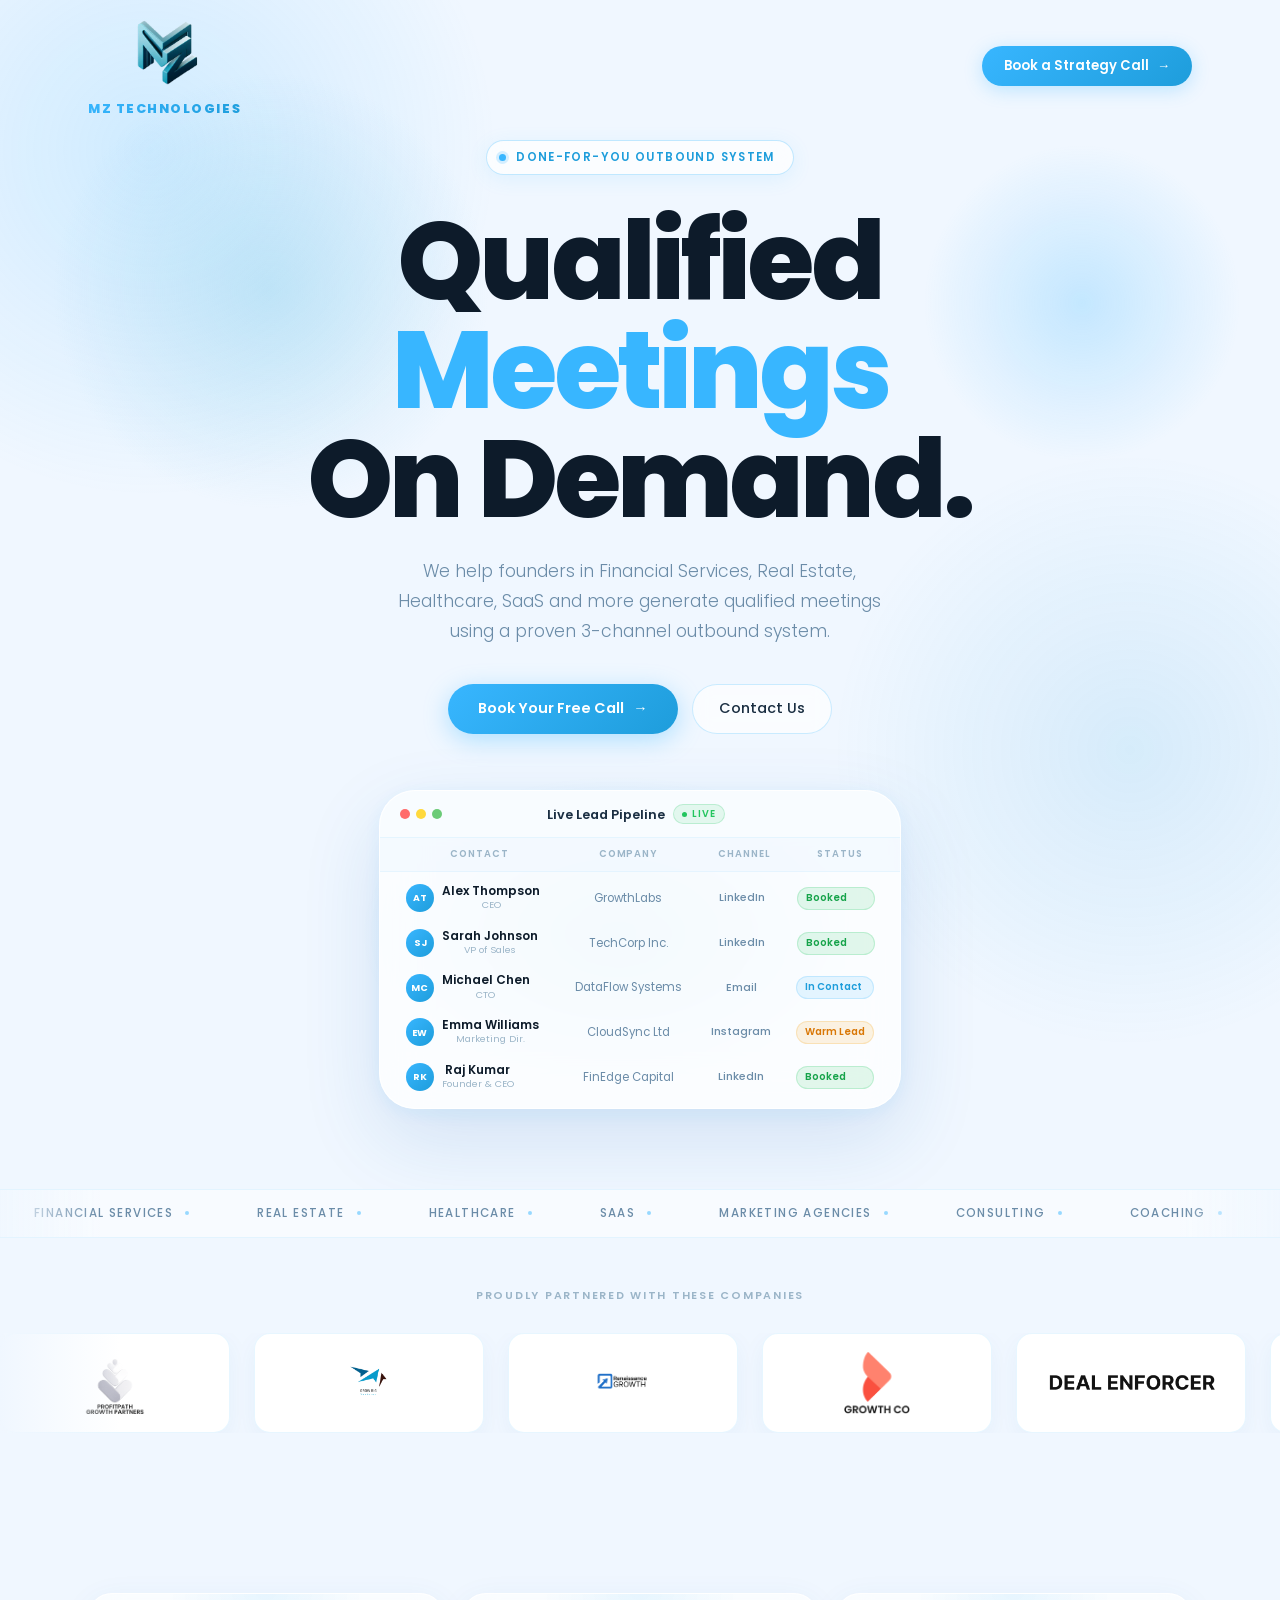
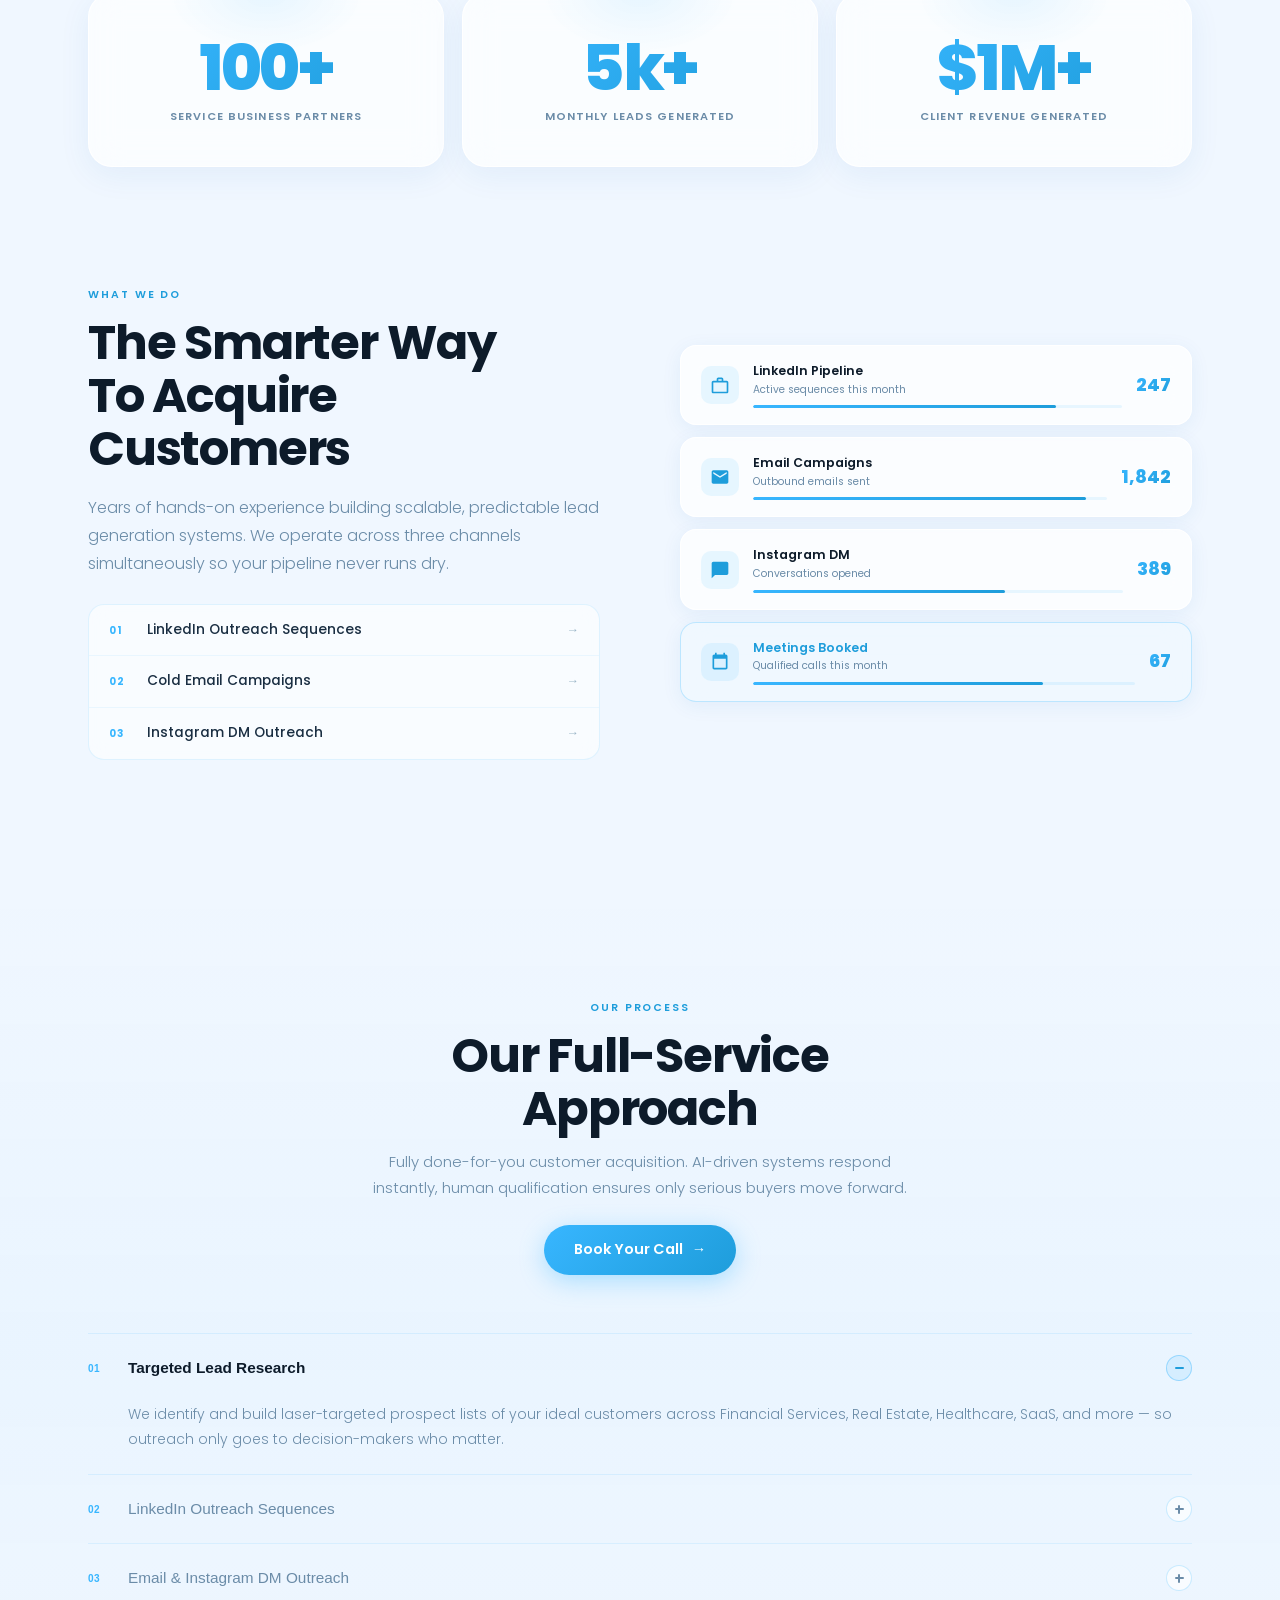
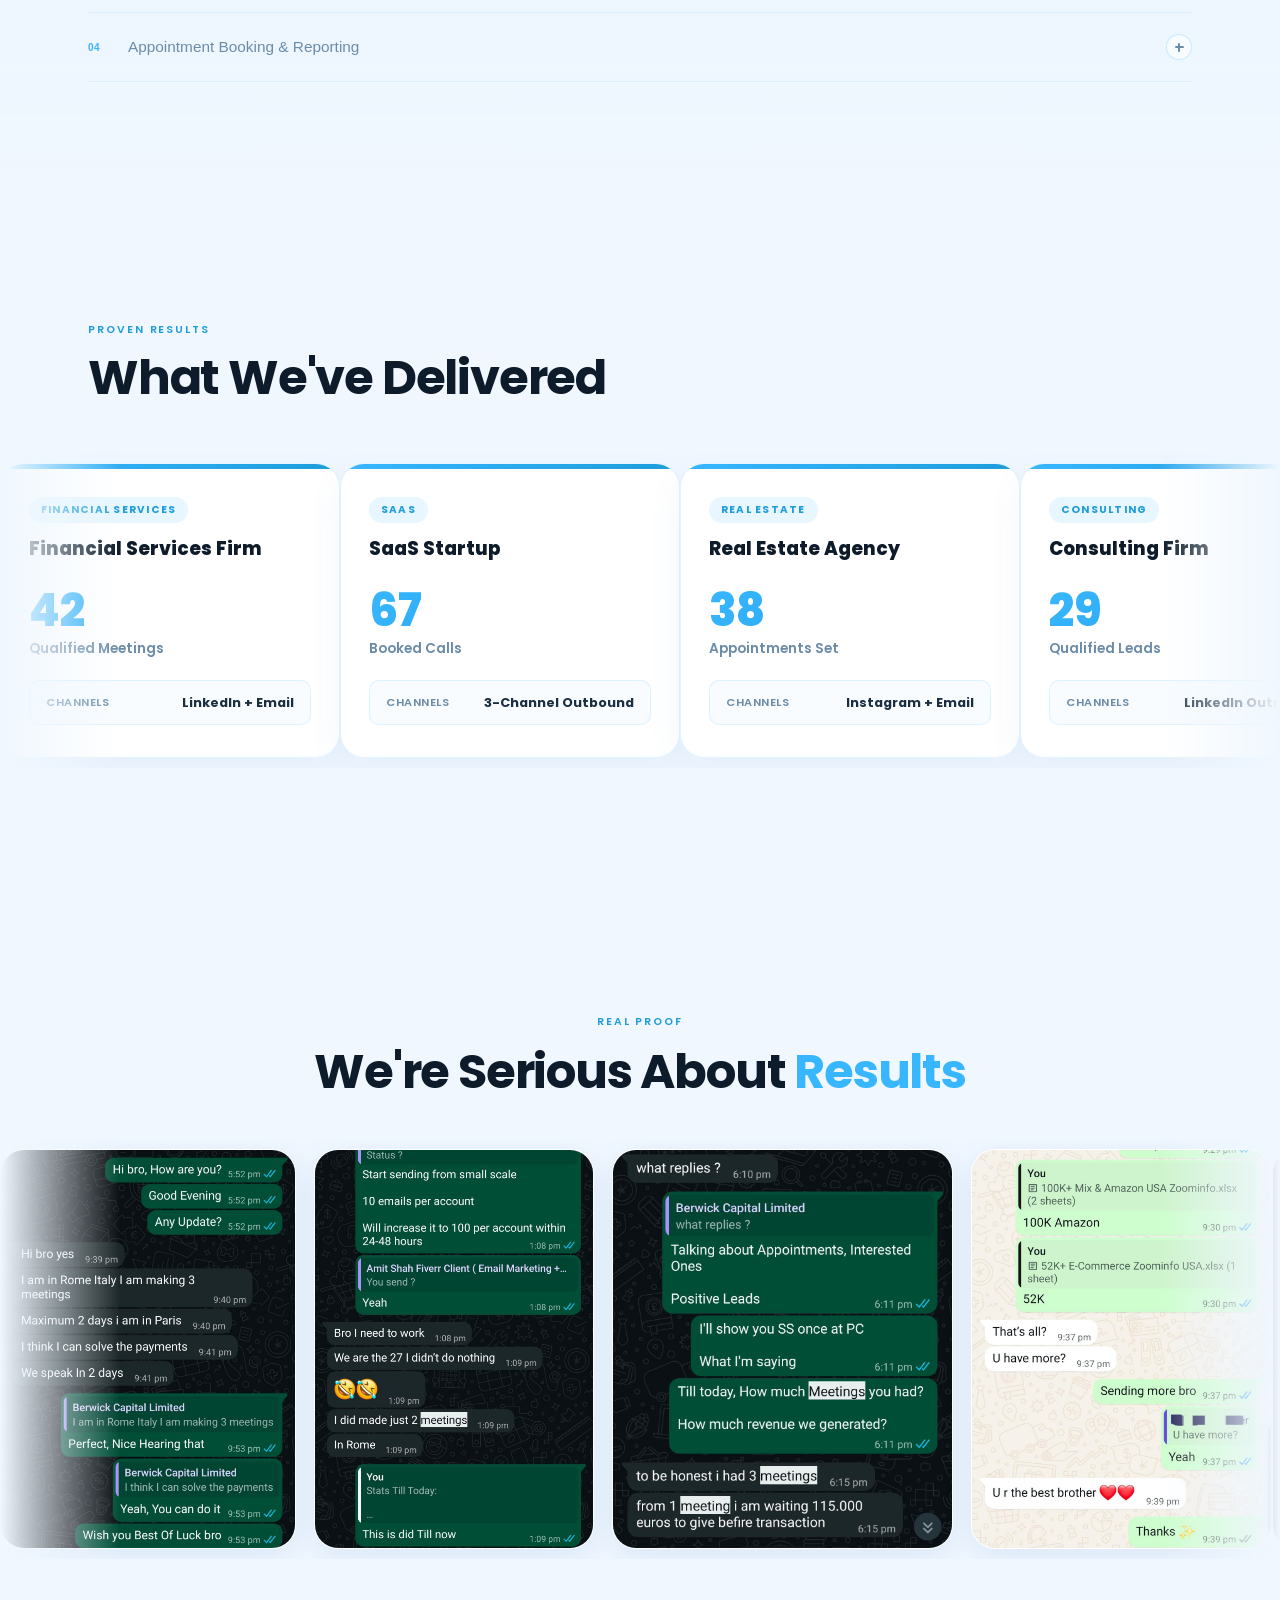
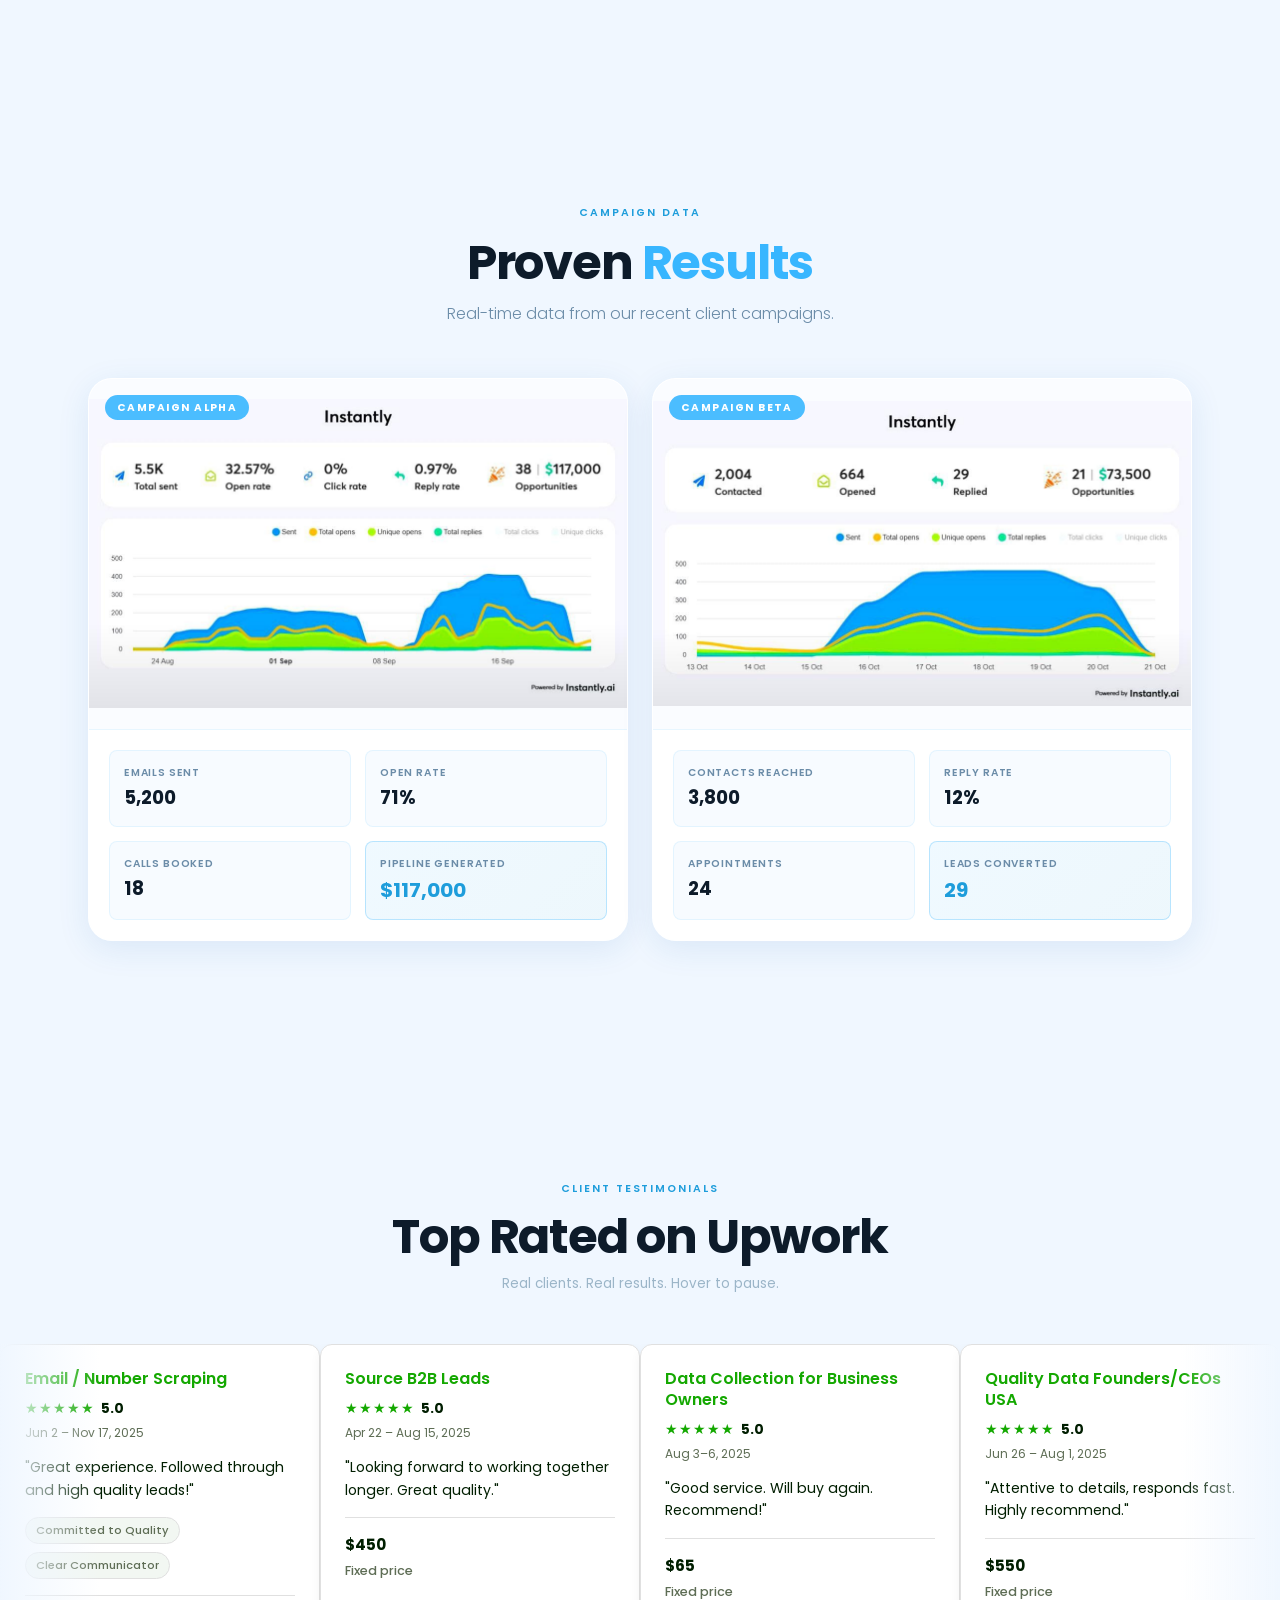
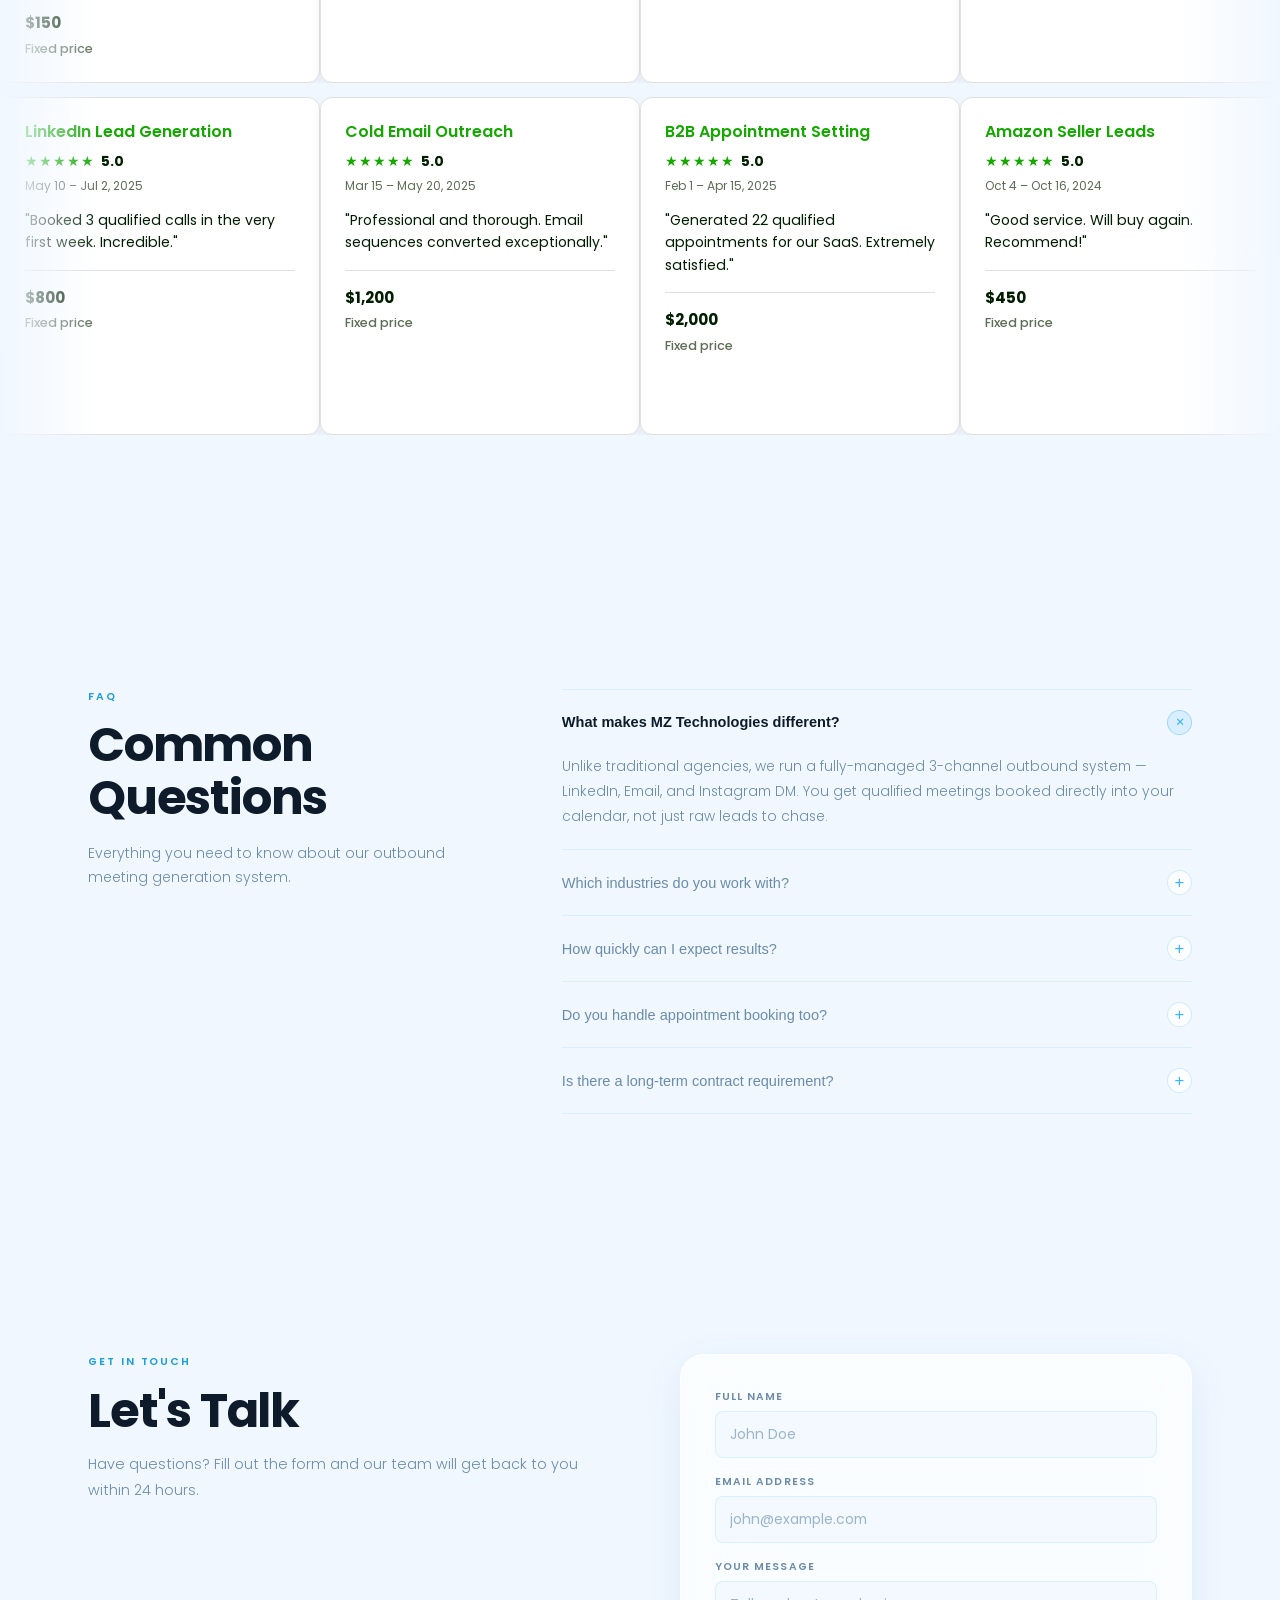
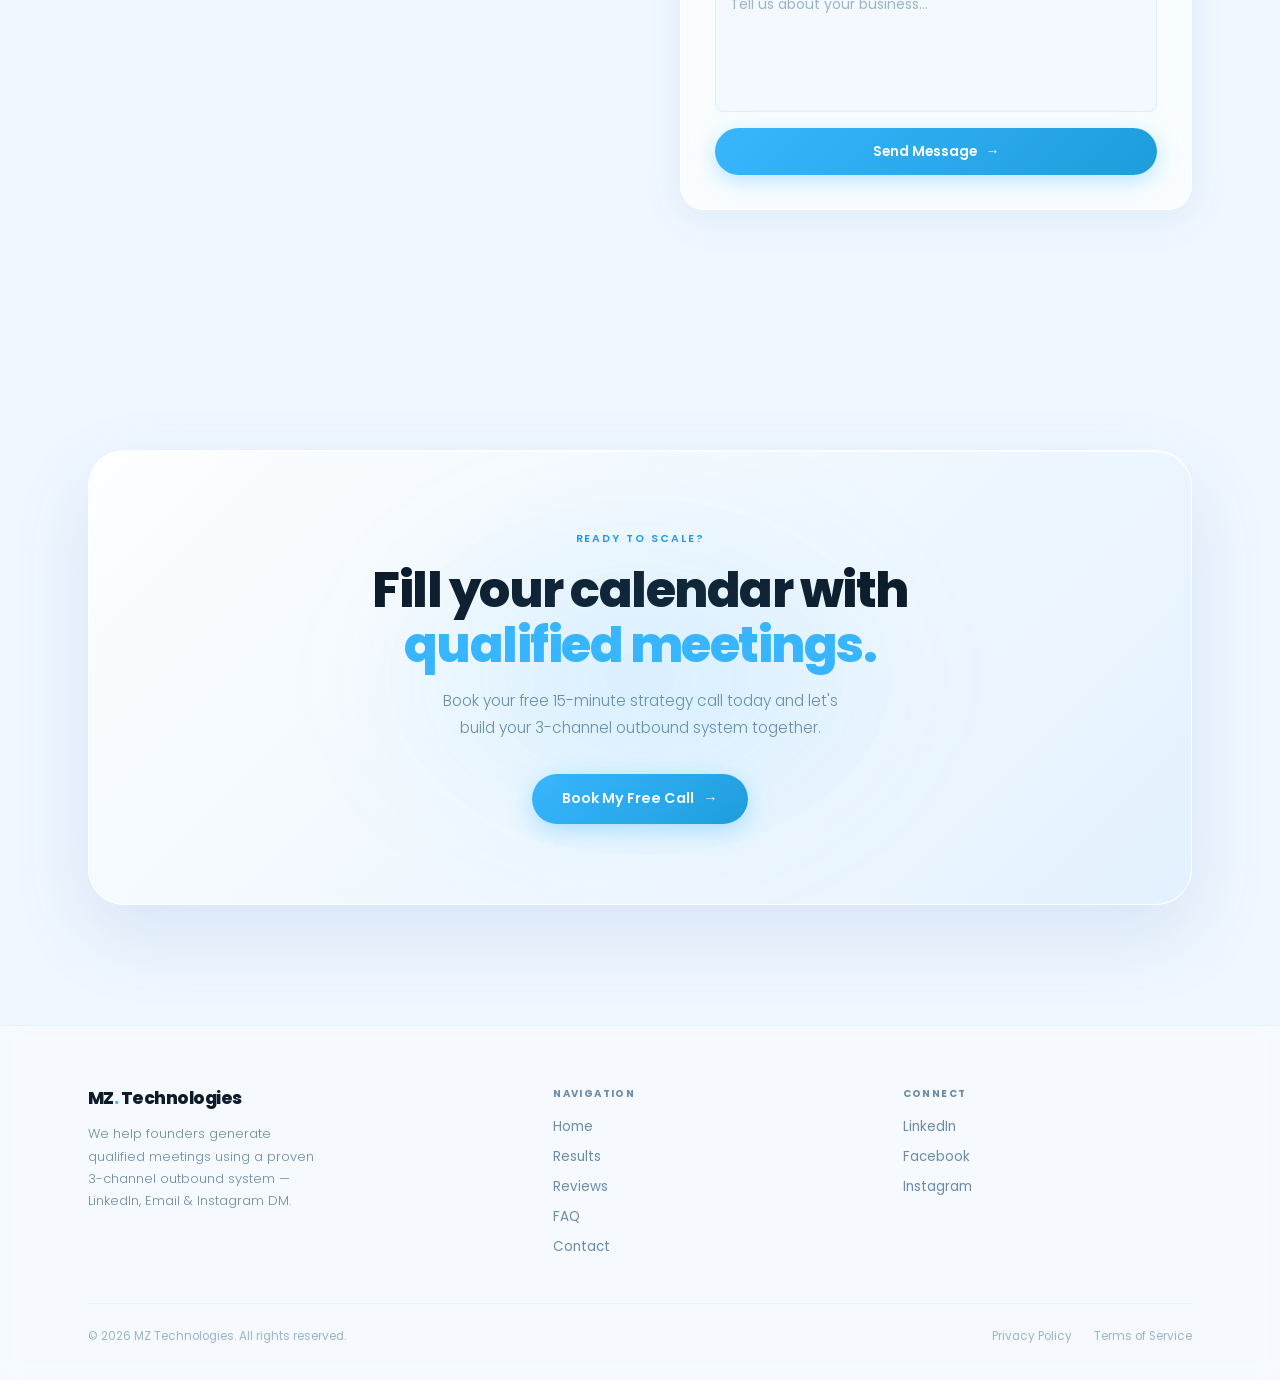
==== index.html @ c7aa08db "Add files via upload" ====
<!DOCTYPE html>
<html lang="en">
<head>
<meta charset="UTF-8">
<meta name="viewport" content="width=device-width, initial-scale=1.0">
<title>MZ Technologies — Qualified Meetings On Demand</title>
<link rel="preconnect" href="https://fonts.googleapis.com">
<link href="https://fonts.googleapis.com/css2?family=Poppins:ital,wght@0,300;0,400;0,500;0,600;0,700;0,800;1,300;1,400&display=swap" rel="stylesheet">
<link rel="stylesheet" href="style.css">
</head>
<body>

<!-- NAVBAR -->
<nav class="nav" id="mainNav">
  <div class="wrap nav-inner">
    <div class="nav-brand">
      <img src="logo main.png" alt="MZ Technologies" class="nav-logo-img">
      <span class="nav-logo-text">MZ Technologies</span>
    </div>
    <a href="https://calendly.com/mztechnologies958/30min" class="nav-cta" target="_blank">
      Book a Strategy Call <span class="arr">→</span>
    </a>
  </div>
</nav>

<!-- HERO -->
<section class="hero" id="home">
  <div class="orb orb-1"></div>
  <div class="orb orb-2"></div>
  <div class="orb orb-3"></div>

  <div class="hero-content fade">
    <div class="hero-badge">
      <span class="hero-badge-dot"></span>
      <span class="hero-badge-text">Done-For-You Outbound System</span>
    </div>
    <h1 class="hero-title">Qualified<br><span class="blue">Meetings</span><br>On Demand.</h1>
    <p class="hero-sub">We help founders in Financial Services, Real Estate, Healthcare, SaaS and more generate qualified meetings using a proven 3-channel outbound system.</p>
    <div class="hero-ctas">
      <a href="https://calendly.com/mztechnologies958/30min" class="btn-primary" target="_blank">Book Your Free Call <span class="arr">→</span></a>
      <a href="#contact" class="btn-ghost">Contact Us</a>
    </div>
  </div>

  <!-- LIVE LEAD WIDGET -->
  <div class="hero-widget fade d2">
    <div class="float-notify fn-left">
      <div class="fn-icon fn-blue">✓</div>
      <div class="fn-text"><strong>New Meeting Booked</strong><span>Sarah Johnson · LinkedIn</span></div>
    </div>
    <div class="float-notify fn-right">
      <div class="fn-icon fn-blue">✉</div>
      <div class="fn-text"><strong>Reply Received</strong><span>Michael Chen · Email</span></div>
    </div>
    <div class="float-notify fn-bot">
      <div class="fn-icon fn-blue">★</div>
      <div class="fn-text"><strong>Lead Qualified</strong><span>FinTech CEO · Instagram</span></div>
    </div>

    <div class="widget-card">
      <div class="widget-bar">
        <div class="widget-dots">
          <div class="widget-dot"></div><div class="widget-dot"></div><div class="widget-dot"></div>
        </div>
        <div class="widget-title-row">
          <span class="widget-title">Live Lead Pipeline</span>
          <span class="widget-live"><span class="wl-dot"></span>Live</span>
        </div>
        <div style="width:50px"></div>
      </div>
      <div class="widget-thead">
        <span class="widget-th">Contact</span>
        <span class="widget-th">Company</span>
        <span class="widget-th">Channel</span>
        <span class="widget-th">Status</span>
      </div>
      <div class="widget-rows" id="leadRows">
        <div class="lead-row new-lead">
          <div class="lead-info"><div class="lead-avatar av-blue">SJ</div><div><div class="lead-name">Sarah Johnson</div><div class="lead-role">VP of Sales</div></div></div>
          <div class="lead-company">TechCorp Inc.</div>
          <div class="lead-channel">LinkedIn</div>
          <span class="lead-status status-booked">Booked</span>
        </div>
        <div class="lead-row">
          <div class="lead-info"><div class="lead-avatar av-blue">MC</div><div><div class="lead-name">Michael Chen</div><div class="lead-role">CTO</div></div></div>
          <div class="lead-company">DataFlow Systems</div>
          <div class="lead-channel">Email</div>
          <span class="lead-status status-contact">In Contact</span>
        </div>
        <div class="lead-row">
          <div class="lead-info"><div class="lead-avatar av-blue">EW</div><div><div class="lead-name">Emma Williams</div><div class="lead-role">Marketing Dir.</div></div></div>
          <div class="lead-company">CloudSync Ltd</div>
          <div class="lead-channel">Instagram</div>
          <span class="lead-status status-warm">Warm Lead</span>
        </div>
        <div class="lead-row">
          <div class="lead-info"><div class="lead-avatar av-blue">RK</div><div><div class="lead-name">Raj Kumar</div><div class="lead-role">Founder & CEO</div></div></div>
          <div class="lead-company">FinEdge Capital</div>
          <div class="lead-channel">LinkedIn</div>
          <span class="lead-status status-booked">Booked</span>
        </div>
        <div class="lead-row">
          <div class="lead-info"><div class="lead-avatar av-blue">LP</div><div><div class="lead-name">Laura Park</div><div class="lead-role">Head of Growth</div></div></div>
          <div class="lead-company">PropVault Realty</div>
          <div class="lead-channel">Email</div>
          <span class="lead-status status-contact">In Contact</span>
        </div>
      </div>
    </div>
  </div>
</section>

<!-- TICKER -->
<div class="ticker-wrap">
  <div class="ticker-track">
    <span class="ticker-item">Financial Services<span class="ticker-sep"></span></span>
    <span class="ticker-item">Real Estate<span class="ticker-sep"></span></span>
    <span class="ticker-item">Healthcare<span class="ticker-sep"></span></span>
    <span class="ticker-item">SaaS<span class="ticker-sep"></span></span>
    <span class="ticker-item">Marketing Agencies<span class="ticker-sep"></span></span>
    <span class="ticker-item">Consulting<span class="ticker-sep"></span></span>
    <span class="ticker-item">Coaching<span class="ticker-sep"></span></span>
    <span class="ticker-item">E-Commerce<span class="ticker-sep"></span></span>
    <span class="ticker-item">Financial Services<span class="ticker-sep"></span></span>
    <span class="ticker-item">Real Estate<span class="ticker-sep"></span></span>
    <span class="ticker-item">Healthcare<span class="ticker-sep"></span></span>
    <span class="ticker-item">SaaS<span class="ticker-sep"></span></span>
    <span class="ticker-item">Marketing Agencies<span class="ticker-sep"></span></span>
    <span class="ticker-item">Consulting<span class="ticker-sep"></span></span>
    <span class="ticker-item">Coaching<span class="ticker-sep"></span></span>
    <span class="ticker-item">E-Commerce<span class="ticker-sep"></span></span>
  </div>
</div>

<!-- PARTNER LOGOS CAROUSEL -->
<section class="partners-section-wrap">
  <div class="wrap">
    <p class="partners-label fade">Proudly Partnered With These Companies</p>
  </div>
  <div class="logos-outer">
    <div class="logos-track">
      <div class="logos-slide">
        <span class="partner-logo-item"><img src="logo (2).png" alt="Partner Logo"></span>
        <span class="partner-logo-item"><img src="logo 1.png" alt="Partner Logo"></span>
        <span class="partner-logo-item"><img src="logo 2.png" alt="Partner Logo"></span>
        <span class="partner-logo-item"><img src="logo 3.png" alt="Partner Logo"></span>
        <span class="partner-logo-item"><img src="logo 4.png" alt="Partner Logo"></span>
        <span class="partner-logo-item"><img src="logo 5.png" alt="Partner Logo"></span>
      </div>
      <div class="logos-slide">
        <span class="partner-logo-item"><img src="logo (2).png" alt="Partner Logo"></span>
        <span class="partner-logo-item"><img src="logo 1.png" alt="Partner Logo"></span>
        <span class="partner-logo-item"><img src="logo 2.png" alt="Partner Logo"></span>
        <span class="partner-logo-item"><img src="logo 3.png" alt="Partner Logo"></span>
        <span class="partner-logo-item"><img src="logo 4.png" alt="Partner Logo"></span>
        <span class="partner-logo-item"><img src="logo 5.png" alt="Partner Logo"></span>
      </div>
    </div>
  </div>
</section>

<!-- STATS -->
<section class="stats-bar">
  <div class="wrap"><div class="stats-inner">
    <div class="stat-card fade"><div class="stat-num">100+</div><div class="stat-desc">Service Business Partners</div></div>
    <div class="stat-card fade d1"><div class="stat-num">5k+</div><div class="stat-desc">Monthly Leads Generated</div></div>
    <div class="stat-card fade d2"><div class="stat-num">$1M+</div><div class="stat-desc">Client Revenue Generated</div></div>
  </div></div>
</section>

<!-- INTRO -->
<section class="intro" id="about">
  <div class="wrap intro-grid">
    <div class="intro-left fade">
      <span class="label">What We Do</span>
      <h2 class="h-section">The Smarter Way<br>To Acquire Customers</h2>
      <p class="body-copy">Years of hands-on experience building scalable, predictable lead generation systems. We operate across three channels simultaneously so your pipeline never runs dry.</p>
      <div class="channel-list">
        <div class="channel-row"><span class="ch-num">01</span><span class="ch-name">LinkedIn Outreach Sequences</span><span class="ch-arr">→</span></div>
        <div class="channel-row"><span class="ch-num">02</span><span class="ch-name">Cold Email Campaigns</span><span class="ch-arr">→</span></div>
        <div class="channel-row"><span class="ch-num">03</span><span class="ch-name">Instagram DM Outreach</span><span class="ch-arr">→</span></div>
      </div>
    </div>
    <div class="pipeline-visual fade d2">
      <div class="pipe-card">
        <div class="pipe-icon pi-blue"><svg width="20" height="20" viewBox="0 0 24 24" fill="currentColor"><path d="M20 7h-4V5c0-1.1-.9-2-2-2h-4c-1.1 0-2 .9-2 2v2H4c-1.1 0-2 .9-2 2v11c0 1.1.9 2 2 2h16c1.1 0 2-.9 2-2V9c0-1.1-.9-2-2-2zM10 5h4v2h-4V5zm10 15H4V9h16v11z"/></svg></div>
        <div class="pipe-info">
          <div class="pipe-label">LinkedIn Pipeline</div>
          <div class="pipe-sub">Active sequences this month</div>
          <div class="pipe-bar"><div class="pipe-bar-fill" style="--w:82%"></div></div>
        </div>
        <div class="pipe-count" id="liCount">247</div>
      </div>
      <div class="pipe-card">
        <div class="pipe-icon pi-blue"><svg width="20" height="20" viewBox="0 0 24 24" fill="currentColor"><path d="M20 4H4c-1.1 0-1.99.9-1.99 2L2 18c0 1.1.9 2 2 2h16c1.1 0 2-.9 2-2V6c0-1.1-.9-2-2-2zm0 4l-8 5-8-5V6l8 5 8-5v2z"/></svg></div>
        <div class="pipe-info">
          <div class="pipe-label">Email Campaigns</div>
          <div class="pipe-sub">Outbound emails sent</div>
          <div class="pipe-bar"><div class="pipe-bar-fill" style="--w:94%"></div></div>
        </div>
        <div class="pipe-count" id="emCount">1,842</div>
      </div>
      <div class="pipe-card">
        <div class="pipe-icon pi-blue"><svg width="20" height="20" viewBox="0 0 24 24" fill="currentColor"><path d="M20 2H4c-1.1 0-2 .9-2 2v18l4-4h14c1.1 0 2-.9 2-2V4c0-1.1-.9-2-2-2z"/></svg></div>
        <div class="pipe-info">
          <div class="pipe-label">Instagram DM</div>
          <div class="pipe-sub">Conversations opened</div>
          <div class="pipe-bar"><div class="pipe-bar-fill" style="--w:68%"></div></div>
        </div>
        <div class="pipe-count" id="igCount">389</div>
      </div>
      <div class="pipe-card pipe-card-highlight">
        <div class="pipe-icon pi-blue"><svg width="20" height="20" viewBox="0 0 24 24" fill="currentColor"><path d="M19 3h-1V1h-2v2H8V1H6v2H5c-1.11 0-1.99.9-1.99 2L3 19c0 1.1.89 2 2 2h14c1.1 0 2-.9 2-2V5c0-1.1-.9-2-2-2zm0 16H5V8h14v11z"/></svg></div>
        <div class="pipe-info">
          <div class="pipe-label pipe-label-blue">Meetings Booked</div>
          <div class="pipe-sub">Qualified calls this month</div>
          <div class="pipe-bar"><div class="pipe-bar-fill" style="--w:76%"></div></div>
        </div>
        <div class="pipe-count" id="mtCount">67</div>
      </div>
    </div>
  </div>
</section>

<!-- APPROACH -->
<section class="approach" id="services">
  <div class="wrap">
    <div class="approach-header">
      <div class="fade">
        <span class="label">Our Process</span>
        <h2 class="h-section" style="margin-top:14px">Our Full-Service<br>Approach</h2>
        <p class="approach-subhead">Fully done-for-you customer acquisition. AI-driven systems respond instantly, human qualification ensures only serious buyers move forward.</p>
      </div>
      <div class="fade d1" style="display:flex;justify-content:center;padding-bottom:2px">
        <a href="https://wa.me/923263555120?text=Hello!%20I%20am%20interested%20in%20your%20Full-Service%20Approach." class="btn-primary">Book Your Call <span class="arr">→</span></a>
      </div>
    </div>
    <div class="accordion fade">
      <div class="acc-item open">
        <button class="acc-trigger" onclick="toggleAcc(this)"><span class="acc-idx">01</span><span class="acc-label">Targeted Lead Research</span><span class="acc-icon"></span></button>
        <div class="acc-body"><div class="acc-body-inner">We identify and build laser-targeted prospect lists of your ideal customers across Financial Services, Real Estate, Healthcare, SaaS, and more — so outreach only goes to decision-makers who matter.</div></div>
      </div>
      <div class="acc-item">
        <button class="acc-trigger" onclick="toggleAcc(this)"><span class="acc-idx">02</span><span class="acc-label">LinkedIn Outreach Sequences</span><span class="acc-icon"></span></button>
        <div class="acc-body"><div class="acc-body-inner">We run personalised multi-step LinkedIn campaigns that warm up prospects and convert connections into booked calls — fully managed, zero effort on your end.</div></div>
      </div>
      <div class="acc-item">
        <button class="acc-trigger" onclick="toggleAcc(this)"><span class="acc-idx">03</span><span class="acc-label">Email & Instagram DM Outreach</span><span class="acc-icon"></span></button>
        <div class="acc-body"><div class="acc-body-inner">Our 3-channel system combines cold email and Instagram DM outreach with smart follow-up automation — ensuring no prospect ever goes cold.</div></div>
      </div>
      <div class="acc-item">
        <button class="acc-trigger" onclick="toggleAcc(this)"><span class="acc-idx">04</span><span class="acc-label">Appointment Booking & Reporting</span><span class="acc-icon"></span></button>
        <div class="acc-body"><div class="acc-body-inner">Qualified leads are booked directly into your calendar with full monthly reporting — transparent data on outreach performance, reply rates, and meetings generated.</div></div>
      </div>
    </div>
  </div>
</section>

<!-- CASES -->
<section class="cases" id="results">
  <div class="wrap cases-header fade">
    <span class="label">Proven Results</span>
    <h2 class="h-section" style="margin-top:14px">What We've Delivered</h2>
  </div>
  <div class="case-track-outer">
    <div class="case-track">
      <div class="case-card"><div class="case-industry">Financial Services</div><div class="case-name">Financial Services Firm</div><div class="case-metrics"><div class="case-metric"><span class="cm-label">Qualified Meetings</span><span class="cm-val">42</span></div><div class="case-metric"><span class="cm-label">Channels</span><span class="cm-val">LinkedIn + Email</span></div></div></div>
      <div class="case-card"><div class="case-industry">SaaS</div><div class="case-name">SaaS Startup</div><div class="case-metrics"><div class="case-metric"><span class="cm-label">Booked Calls</span><span class="cm-val">67</span></div><div class="case-metric"><span class="cm-label">Channels</span><span class="cm-val">3-Channel Outbound</span></div></div></div>
      <div class="case-card"><div class="case-industry">Real Estate</div><div class="case-name">Real Estate Agency</div><div class="case-metrics"><div class="case-metric"><span class="cm-label">Appointments Set</span><span class="cm-val">38</span></div><div class="case-metric"><span class="cm-label">Channels</span><span class="cm-val">Instagram + Email</span></div></div></div>
      <div class="case-card"><div class="case-industry">Consulting</div><div class="case-name">Consulting Firm</div><div class="case-metrics"><div class="case-metric"><span class="cm-label">Qualified Leads</span><span class="cm-val">29</span></div><div class="case-metric"><span class="cm-label">Channels</span><span class="cm-val">LinkedIn Outreach</span></div></div></div>
      <div class="case-card"><div class="case-industry">Healthcare</div><div class="case-name">Healthcare Provider</div><div class="case-metrics"><div class="case-metric"><span class="cm-label">Meetings Booked</span><span class="cm-val">54</span></div><div class="case-metric"><span class="cm-label">System</span><span class="cm-val">Full Automation</span></div></div></div>
      <div class="case-card"><div class="case-industry">Financial Services</div><div class="case-name">Financial Services Firm</div><div class="case-metrics"><div class="case-metric"><span class="cm-label">Qualified Meetings</span><span class="cm-val">42</span></div><div class="case-metric"><span class="cm-label">Channels</span><span class="cm-val">LinkedIn + Email</span></div></div></div>
      <div class="case-card"><div class="case-industry">SaaS</div><div class="case-name">SaaS Startup</div><div class="case-metrics"><div class="case-metric"><span class="cm-label">Booked Calls</span><span class="cm-val">67</span></div><div class="case-metric"><span class="cm-label">Channels</span><span class="cm-val">3-Channel Outbound</span></div></div></div>
      <div class="case-card"><div class="case-industry">Real Estate</div><div class="case-name">Real Estate Agency</div><div class="case-metrics"><div class="case-metric"><span class="cm-label">Appointments Set</span><span class="cm-val">38</span></div><div class="case-metric"><span class="cm-label">Channels</span><span class="cm-val">Instagram + Email</span></div></div></div>
      <div class="case-card"><div class="case-industry">Consulting</div><div class="case-name">Consulting Firm</div><div class="case-metrics"><div class="case-metric"><span class="cm-label">Qualified Leads</span><span class="cm-val">29</span></div><div class="case-metric"><span class="cm-label">Channels</span><span class="cm-val">LinkedIn Outreach</span></div></div></div>
      <div class="case-card"><div class="case-industry">Healthcare</div><div class="case-name">Healthcare Provider</div><div class="case-metrics"><div class="case-metric"><span class="cm-label">Meetings Booked</span><span class="cm-val">54</span></div><div class="case-metric"><span class="cm-label">System</span><span class="cm-val">Full Automation</span></div></div></div>
    </div>
  </div>
</section>

<!-- SCREENSHOTS CAROUSEL -->
<section class="screenshots-section" id="proof">
  <div class="wrap">
    <div class="fade" style="text-align:center;margin-bottom:40px">
      <span class="label">Real Proof</span>
      <h2 class="h-section" style="margin-top:14px">We're Serious About <span class="blue">Results</span></h2>
    </div>
  </div>
  <div class="ss-carousel-container">
    <div class="ss-slide-wrapper">
      <div class="ss-slide">
        <img src="WhatsApp Image 2026-03-09 at 6.06.45 AM.jpeg" class="ss-img" alt="Result Screenshot">
        <img src="WhatsApp Image 2026-03-09 at 6.07.17 AM.jpeg" class="ss-img" alt="Result Screenshot">
        <img src="WhatsApp Image 2026-03-09 at 6.08.24 AM.jpeg" class="ss-img" alt="Result Screenshot">
        <img src="WhatsApp Image 2026-03-09 at 6.09.47 AM.jpeg" class="ss-img" alt="Result Screenshot">
      </div>
      <div class="ss-slide">
        <img src="WhatsApp Image 2026-03-09 at 6.06.45 AM.jpeg" class="ss-img" alt="Result Screenshot">
        <img src="WhatsApp Image 2026-03-09 at 6.07.17 AM.jpeg" class="ss-img" alt="Result Screenshot">
        <img src="WhatsApp Image 2026-03-09 at 6.08.24 AM.jpeg" class="ss-img" alt="Result Screenshot">
        <img src="WhatsApp Image 2026-03-09 at 6.09.47 AM.jpeg" class="ss-img" alt="Result Screenshot">
      </div>
    </div>
  </div>
</section>

<!-- PROVEN RESULTS WITH IMAGES -->
<section class="proven-results" id="campaigns">
  <div class="wrap">
    <div class="fade" style="text-align:center;margin-bottom:50px">
      <span class="label">Campaign Data</span>
      <h2 class="h-section" style="margin-top:14px">Proven <span class="blue">Results</span></h2>
      <p class="body-copy" style="margin-top:10px">Real-time data from our recent client campaigns.</p>
    </div>
    <div class="pr-grid fade">
      <div class="pr-card">
        <div class="pr-tag">Campaign Alpha</div>
        <img src="revews bar.jpeg" alt="Campaign Results 1">
        <div class="pr-stats-box">
          <div class="pr-stat"><span class="pr-stat-lbl">Emails Sent</span><span class="pr-stat-val">5,200</span></div>
          <div class="pr-stat"><span class="pr-stat-lbl">Open Rate</span><span class="pr-stat-val">71%</span></div>
          <div class="pr-stat"><span class="pr-stat-lbl">Calls Booked</span><span class="pr-stat-val">18</span></div>
          <div class="pr-stat highlight"><span class="pr-stat-lbl">Pipeline Generated</span><span class="pr-stat-val">$117,000</span></div>
        </div>
      </div>
      <div class="pr-card">
        <div class="pr-tag">Campaign Beta</div>
        <img src="reviews bar2.jpeg" alt="Campaign Results 2">
        <div class="pr-stats-box">
          <div class="pr-stat"><span class="pr-stat-lbl">Contacts Reached</span><span class="pr-stat-val">3,800</span></div>
          <div class="pr-stat"><span class="pr-stat-lbl">Reply Rate</span><span class="pr-stat-val">12%</span></div>
          <div class="pr-stat"><span class="pr-stat-lbl">Appointments</span><span class="pr-stat-val">24</span></div>
          <div class="pr-stat highlight"><span class="pr-stat-lbl">Leads Converted</span><span class="pr-stat-val">29</span></div>
        </div>
      </div>
    </div>
  </div>
</section>

<!-- REVIEWS -->
<section class="reviews" id="reviews">
  <div class="wrap reviews-header fade">
    <span class="label">Client Testimonials</span>
    <h2 class="h-section">Top Rated on Upwork</h2>
    <p style="margin-top:10px;color:var(--muted-lt);font-size:0.84rem">Real clients. Real results. Hover to pause.</p>
  </div>
  <div class="reviews-row-wrap">
    <div class="reviews-row left">
      <div class="rv-card"><div class="rv-title">Email / Number Scraping</div><div><span class="rv-stars">★★★★★</span><span class="rv-rating">5.0</span></div><div class="rv-date">Jun 2 – Nov 17, 2025</div><p class="rv-text">"Great experience. Followed through and high quality leads!"</p><div class="rv-tags"><span class="rv-tag">Committed to Quality</span><span class="rv-tag">Clear Communicator</span></div><hr class="rv-hr"><div class="rv-footer"><span class="rv-amount">$150</span><span class="rv-type">Fixed price</span></div></div>
      <div class="rv-card"><div class="rv-title">Source B2B Leads</div><div><span class="rv-stars">★★★★★</span><span class="rv-rating">5.0</span></div><div class="rv-date">Apr 22 – Aug 15, 2025</div><p class="rv-text">"Looking forward to working together longer. Great quality."</p><hr class="rv-hr"><div class="rv-footer"><span class="rv-amount">$450</span><span class="rv-type">Fixed price</span></div></div>
      <div class="rv-card"><div class="rv-title">Data Collection for Business Owners</div><div><span class="rv-stars">★★★★★</span><span class="rv-rating">5.0</span></div><div class="rv-date">Aug 3–6, 2025</div><p class="rv-text">"Good service. Will buy again. Recommend!"</p><hr class="rv-hr"><div class="rv-footer"><span class="rv-amount">$65</span><span class="rv-type">Fixed price</span></div></div>
      <div class="rv-card"><div class="rv-title">Quality Data Founders/CEOs USA</div><div><span class="rv-stars">★★★★★</span><span class="rv-rating">5.0</span></div><div class="rv-date">Jun 26 – Aug 1, 2025</div><p class="rv-text">"Attentive to details, responds fast. Highly recommend."</p><hr class="rv-hr"><div class="rv-footer"><span class="rv-amount">$550</span><span class="rv-type">Fixed price</span></div></div>
      <div class="rv-card"><div class="rv-title">Lead List of Decision Makers USA</div><div><span class="rv-stars">★★★★★</span><span class="rv-rating">5.0</span></div><div class="rv-date">Jul 7–21, 2025</div><p class="rv-text">"Very good service. Everything good with the list and very high quality."</p><div class="rv-tags"><span class="rv-tag">Committed to Quality</span></div><hr class="rv-hr"><div class="rv-footer"><span class="rv-amount">$90</span><span class="rv-type">Fixed price</span></div></div>
      <div class="rv-card"><div class="rv-title">Email / Number Scraping</div><div><span class="rv-stars">★★★★★</span><span class="rv-rating">5.0</span></div><div class="rv-date">Jun 2 – Nov 17, 2025</div><p class="rv-text">"Great experience. Followed through and high quality leads!"</p><hr class="rv-hr"><div class="rv-footer"><span class="rv-amount">$150</span><span class="rv-type">Fixed price</span></div></div>
      <div class="rv-card"><div class="rv-title">Source B2B Leads</div><div><span class="rv-stars">★★★★★</span><span class="rv-rating">5.0</span></div><div class="rv-date">Apr 22 – Aug 15, 2025</div><p class="rv-text">"Looking forward to working together longer. Great quality."</p><hr class="rv-hr"><div class="rv-footer"><span class="rv-amount">$450</span><span class="rv-type">Fixed price</span></div></div>
    </div>
  </div>
  <div class="reviews-row-wrap">
    <div class="reviews-row right">
      <div class="rv-card"><div class="rv-title">LinkedIn Lead Generation</div><div><span class="rv-stars">★★★★★</span><span class="rv-rating">5.0</span></div><div class="rv-date">May 10 – Jul 2, 2025</div><p class="rv-text">"Booked 3 qualified calls in the very first week. Incredible."</p><hr class="rv-hr"><div class="rv-footer"><span class="rv-amount">$800</span><span class="rv-type">Fixed price</span></div></div>
      <div class="rv-card"><div class="rv-title">Cold Email Outreach</div><div><span class="rv-stars">★★★★★</span><span class="rv-rating">5.0</span></div><div class="rv-date">Mar 15 – May 20, 2025</div><p class="rv-text">"Professional and thorough. Email sequences converted exceptionally."</p><hr class="rv-hr"><div class="rv-footer"><span class="rv-amount">$1,200</span><span class="rv-type">Fixed price</span></div></div>
      <div class="rv-card"><div class="rv-title">B2B Appointment Setting</div><div><span class="rv-stars">★★★★★</span><span class="rv-rating">5.0</span></div><div class="rv-date">Feb 1 – Apr 15, 2025</div><p class="rv-text">"Generated 22 qualified appointments for our SaaS. Extremely satisfied."</p><hr class="rv-hr"><div class="rv-footer"><span class="rv-amount">$2,000</span><span class="rv-type">Fixed price</span></div></div>
      <div class="rv-card"><div class="rv-title">Amazon Seller Leads</div><div><span class="rv-stars">★★★★★</span><span class="rv-rating">5.0</span></div><div class="rv-date">Oct 4 – Oct 16, 2024</div><p class="rv-text">"Good service. Will buy again. Recommend!"</p><hr class="rv-hr"><div class="rv-footer"><span class="rv-amount">$450</span><span class="rv-type">Fixed price</span></div></div>
      <div class="rv-card"><div class="rv-title">B2B Database</div><div><span class="rv-stars">★★★★★</span><span class="rv-rating">5.0</span></div><div class="rv-date">May 28, 2025 – Mar 12, 2026</div><p class="rv-text">"Excellent source, strong proactive communications."</p><div class="rv-tags"><span class="rv-tag">Clear Communicator</span><span class="rv-tag">Detail Oriented</span><span class="rv-tag">Accountable</span></div><hr class="rv-hr"><div class="rv-footer"><span class="rv-amount">$550</span><span class="rv-type">Fixed price</span></div></div>
      <div class="rv-card"><div class="rv-title">Multi-Channel Outbound</div><div><span class="rv-stars">★★★★★</span><span class="rv-rating">5.0</span></div><div class="rv-date">Nov 1, 2024 – Jan 30, 2025</div><p class="rv-text">"47 meetings in 90 days — all qualified, all in our niche. Best decision."</p><hr class="rv-hr"><div class="rv-footer"><span class="rv-amount">$3,500</span><span class="rv-type">Fixed price</span></div></div>
      <div class="rv-card"><div class="rv-title">Instagram DM Outreach</div><div><span class="rv-stars">★★★★★</span><span class="rv-rating">5.0</span></div><div class="rv-date">Jan 5 – Mar 1, 2025</div><p class="rv-text">"The Instagram DM strategy was a game-changer for our real estate business."</p><hr class="rv-hr"><div class="rv-footer"><span class="rv-amount">$650</span><span class="rv-type">Fixed price</span></div></div>
    </div>
  </div>
</section>

<!-- FAQ -->
<section class="faq" id="faq">
  <div class="wrap faq-inner">
    <div class="faq-left fade">
      <span class="label">FAQ</span>
      <h2 class="h-section">Common Questions</h2>
      <p class="faq-sub">Everything you need to know about our outbound meeting generation system.</p>
    </div>
    <div class="faq-list fade d1">
      <div class="faq-item open"><button class="faq-q" onclick="toggleFaq(this)"><span>What makes MZ Technologies different?</span><span class="faq-plus">+</span></button><div class="faq-ans"><p>Unlike traditional agencies, we run a fully-managed 3-channel outbound system — LinkedIn, Email, and Instagram DM. You get qualified meetings booked directly into your calendar, not just raw leads to chase.</p></div></div>
      <div class="faq-item"><button class="faq-q" onclick="toggleFaq(this)"><span>Which industries do you work with?</span><span class="faq-plus">+</span></button><div class="faq-ans"><p>We specialise in Financial Services, Real Estate, Healthcare, Marketing Agencies, SaaS, Consulting, and Coaching — industries where high-value appointments directly translate into revenue.</p></div></div>
      <div class="faq-item"><button class="faq-q" onclick="toggleFaq(this)"><span>How quickly can I expect results?</span><span class="faq-plus">+</span></button><div class="faq-ans"><p>Most founders start seeing qualified meetings within the first 7–14 days of launch. Full ramp completes around week 3.</p></div></div>
      <div class="faq-item"><button class="faq-q" onclick="toggleFaq(this)"><span>Do you handle appointment booking too?</span><span class="faq-plus">+</span></button><div class="faq-ans"><p>Yes. Qualified prospects are booked directly into your calendar with full monthly reporting on outreach performance, reply rates, and meetings generated.</p></div></div>
      <div class="faq-item"><button class="faq-q" onclick="toggleFaq(this)"><span>Is there a long-term contract requirement?</span><span class="faq-plus">+</span></button><div class="faq-ans"><p>We believe in results over long contracts. While we recommend at least 3 months to see the full scaling effect, we offer flexible month-to-month plans.</p></div></div>
    </div>
  </div>
</section>

<!-- CONTACT -->
<section class="contact" id="contact">
  <div class="wrap contact-grid">
    <div class="contact-left fade">
      <span class="label">Get In Touch</span>
      <h2 class="h-section">Let's Talk</h2>
      <p class="contact-copy">Have questions? Fill out the form and our team will get back to you within 24 hours.</p>
    </div>
    <div class="contact-form-wrap fade d1">
      <form id="contactFormEl" class="contact-form">
        <div class="cf-row"><label for="name">Full Name</label><input type="text" id="name" name="name" placeholder="John Doe" required></div>
        <div class="cf-row"><label for="email">Email Address</label><input type="email" id="email" name="email" placeholder="john@example.com" required></div>
        <div class="cf-row"><label for="message">Your Message</label><textarea id="message" name="message" rows="5" placeholder="Tell us about your business..." required></textarea></div>
        <div id="formStatus"></div>
        <button type="submit" class="submit-btn" id="submitBtn">Send Message <span class="arr">→</span></button>
      </form>
    </div>
  </div>
</section>

<!-- CTA FINAL -->
<section class="cta-final">
  <div class="wrap">
    <div class="cta-card fade">
      <div class="cta-orb"></div>
      <span class="label">Ready to Scale?</span>
      <h2>Fill your calendar with<br><em>qualified meetings.</em></h2>
      <p>Book your free 15-minute strategy call today and let's build your 3-channel outbound system together.</p>
      <a href="https://calendly.com/mztechnologies958/30min" class="btn-primary" target="_blank">Book My Free Call <span class="arr">→</span></a>
    </div>
  </div>
</section>

<!-- FOOTER -->
<footer class="footer">
  <div class="wrap">
    <div class="footer-top">
      <div>
        <div class="footer-brand">MZ<span>.</span> Technologies</div>
        <p class="footer-desc">We help founders generate qualified meetings using a proven 3-channel outbound system — LinkedIn, Email &amp; Instagram DM.</p>
      </div>
      <div class="footer-col"><h4>Navigation</h4><nav class="footer-links"><a href="#home">Home</a><a href="#results">Results</a><a href="#reviews">Reviews</a><a href="#faq">FAQ</a><a href="#contact">Contact</a></nav></div>
      <div class="footer-col"><h4>Connect</h4><nav class="footer-links"><a href="https://www.linkedin.com/company/mz-technologies0" target="_blank">LinkedIn</a><a href="https://www.facebook.com/share/17z2XuyWdP/" target="_blank">Facebook</a><a href="https://www.instagram.com/mztechnologies0900" target="_blank">Instagram</a></nav></div>
    </div>
    <div class="footer-bottom">
      <p class="footer-copy">© 2026 MZ Technologies. All rights reserved.</p>
      <div class="footer-legal"><a href="#">Privacy Policy</a><a href="#">Terms of Service</a></div>
    </div>
  </div>
</footer>

<script src="script.js"></script>
</body>
</html>
---- style.css ----
:root {
  --bg:            #F0F7FF;
  --white:         #FFFFFF;
  --blue-sky:      #38B6FF;
  --blue-lt:       #87CEEB;
  --blue-mid:      #1E9DDB;
  --blue-deep:     #0F72B4;
  --blue-soft:     rgba(56,182,255,0.12);
  --blue-glow:     rgba(56,182,255,0.28);
  --glass:         rgba(255,255,255,0.60);
  --glass-2:       rgba(255,255,255,0.38);
  --glass-border:  rgba(255,255,255,0.88);
  --glass-border2: rgba(56,182,255,0.18);
  --ink:           #0D1B2A;
  --ink-2:         #1A2E42;
  --muted:         #6B8CA8;
  --muted-lt:      #9BB5C8;
  --r:8px; --r-lg:16px; --r-xl:24px; --r-2xl:36px;
  --max:1160px;
  --gap:120px;
}

*,*::before,*::after{margin:0;padding:0;box-sizing:border-box}
html{scroll-behavior:smooth}
body{
  background:var(--bg);
  color:var(--ink);
  font-family:'Poppins',sans-serif;
  font-weight:400;
  -webkit-font-smoothing:antialiased;
  overflow-x:hidden;
  line-height:1.5;
}
img{display:block;max-width:100%}
a{text-decoration:none}

body::before{
  content:'';position:fixed;top:-200px;left:-200px;
  width:700px;height:700px;
  background:radial-gradient(circle,rgba(56,182,255,0.18) 0%,transparent 70%);
  border-radius:50%;pointer-events:none;z-index:0;
}
body::after{
  content:'';position:fixed;bottom:-150px;right:-150px;
  width:600px;height:600px;
  background:radial-gradient(circle,rgba(30,157,219,0.12) 0%,transparent 70%);
  border-radius:50%;pointer-events:none;z-index:0;
}

.wrap{width:100%;max-width:var(--max);margin:0 auto;padding:0 28px;position:relative;z-index:2}

.label{font-size:0.67rem;font-weight:600;letter-spacing:0.18em;text-transform:uppercase;color:var(--blue-mid)}
.h-section{font-weight:700;font-size:clamp(1.9rem,3.8vw,3rem);line-height:1.1;letter-spacing:-0.025em;color:var(--ink)}
.body-copy{font-size:clamp(0.88rem,1.4vw,1rem);font-weight:300;line-height:1.75;color:var(--muted)}

.fade{opacity:0;transform:translateY(28px);transition:opacity 0.7s ease,transform 0.7s ease}
.fade.in{opacity:1;transform:none}
.fade.d1{transition-delay:.1s}.fade.d2{transition-delay:.2s}
.fade.d3{transition-delay:.3s}.fade.d4{transition-delay:.4s}

/* ── NAV ── */
.nav{
  position:fixed;top:0;left:0;width:100%;z-index:300;
  padding:14px 0;transition:all 0.35s ease;
}
.nav.scrolled{
  background:rgba(255,255,255,0.78);
  backdrop-filter:blur(20px);-webkit-backdrop-filter:blur(20px);
  border-bottom:1px solid rgba(56,182,255,0.14);
  box-shadow:0 4px 30px rgba(30,100,180,0.07);
}
.nav-inner{display:flex;align-items:center;justify-content:space-between}
.nav-brand{display:flex;flex-direction:column;align-items:center;transition:transform 0.3s;}
.nav-brand:hover{transform:translateY(-2px);}
.nav-logo-img{
  height:85px;width:auto;display:block;max-width:180px;object-fit:contain;
  transform:scale(1.25);margin-top:-6px;margin-bottom:6px;
}
.nav-logo-text{
  font-weight:800;font-size:0.8rem;letter-spacing:0.12em;text-transform:uppercase;
  background:linear-gradient(135deg,var(--blue-sky),var(--blue-mid));
  -webkit-background-clip:text;-webkit-text-fill-color:transparent;background-clip:text;text-align:center;
}
.nav-cta{
  display:inline-flex;align-items:center;gap:8px;
  font-family:'Poppins',sans-serif;font-size:0.82rem;font-weight:600;
  color:#fff;
  background:linear-gradient(135deg,var(--blue-sky) 0%,var(--blue-mid) 100%);
  padding:10px 22px;border-radius:50px;
  box-shadow:0 4px 18px var(--blue-glow);
  transition:transform 0.2s,box-shadow 0.2s;white-space:nowrap;
}
.nav-cta:hover{transform:translateY(-2px);box-shadow:0 8px 28px var(--blue-glow)}
.nav-cta .arr{transition:transform 0.2s}
.nav-cta:hover .arr{transform:translateX(3px)}

/* ── HERO ── */
.hero{
  position:relative;min-height:100svh;
  display:flex;flex-direction:column;
  justify-content:center;align-items:center;
  text-align:center;
  padding:140px 28px 80px;
  overflow:hidden;
}
.orb{
  position:absolute;

  border-radius:50%;

  pointer-events:none;

  z-index:0}
.orb-1{
  top:6%;left:4%;
  width:440px;
  height:440px;
  background:radial-gradient(circle,rgba(135,206,235,0.38) 0%,transparent 70%);
  animation:floatOrb 9s ease-in-out infinite}
.orb-2{
  top:12%;
  right:3%;
  width:320px;
  height:320px;
  background:radial-gradient(circle,rgba(56,182,255,0.24) 0%,transparent 70%);
  animation:floatOrb 12s ease-in-out infinite reverse}
.orb-3{
  bottom:8%;
  left:28%;
  width:520px;
  height:320px;
  background:radial-gradient(ellipse,rgba(30,157,219,0.15) 0%,transparent 70%);
  animation:floatOrb 15s ease-in-out infinite 2s}
@keyframes floatOrb{
  0%,100%{transform:translate(0,0) scale(1)}33%{transform:translate(20px,-30px) scale(1.05)}66%{transform:translate(-15px,15px) scale(0.97)}}

.hero-content{position:relative;z-index:2;max-width:820px}

.hero-badge{
  display:inline-flex;align-items:center;gap:10px;
  padding:8px 18px 8px 12px;
  background:rgba(255,255,255,0.7);backdrop-filter:blur(12px);
  border:1px solid rgba(56,182,255,0.3);border-radius:50px;
  margin-bottom:32px;box-shadow:0 4px 20px rgba(56,182,255,0.1);
}
.hero-badge-dot{
  width:7px;
  height:7px;
  background:var(--blue-sky);
  border-radius:50%;animation:bpulse 2s ease-in-out infinite;
  box-shadow:0 0 0 3px rgba(56,182,255,0.2);
}
@keyframes bpulse{
  0%,100%{transform:scale(1);box-shadow:0 0 0 3px rgba(56,182,255,0.2)}50%{transform:scale(0.5); 
    
    box-shadow:0 0 0 6px rgba(56,182,255,0.04)}}
.hero-badge-text{
  font-size:0.72rem;font-weight:600;letter-spacing:0.12em;text-transform:uppercase;color:var(--blue-mid)}

.hero-title{
  font-weight:800;font-size:clamp(3rem,8.5vw,7rem);
  line-height:1.0;letter-spacing:-0.035em;color:var(--ink);margin-bottom:22px;
}
.hero-title .blue{color:var(--blue-sky)}
.blue{color:var(--blue-sky)}

.hero-sub{
  font-size:clamp(0.93rem,1.6vw,1.08rem);font-weight:300;color:var(--muted);
  max-width:520px;margin:0 auto 38px;line-height:1.75;
}

.hero-ctas{display:flex;gap:14px;justify-content:center;flex-wrap:wrap;margin-bottom:56px}

.btn-primary{
  display:inline-flex;align-items:center;gap:9px;

  font-family:'Poppins',sans-serif;font-size:0.9rem;
  font-weight:600;
  color:#fff;background:linear-gradient(135deg,var(--blue-sky) 0%,var(--blue-mid) 100%);
  padding:14px 30px;border-radius:50px;border:none;cursor:pointer;

  box-shadow:0 6px 24px rgba(56,182,255,0.36);
  transition:transform 0.2s,box-shadow 0.2s;
}
.btn-primary:hover{transform:translateY(-3px);
  box-shadow:0 12px 36px rgba(56,182,255,0.46)}
.btn-primary .arr{transition:transform 0.2s}
.btn-primary:hover .arr{transform:translateX(4px)}

.btn-ghost{
  display:inline-flex;align-items:center;gap:8px;
  font-family:'Poppins',sans-serif;font-size:0.9rem;font-weight:500;
  color:var(--ink-2);background:rgba(255,255,255,0.65);
  backdrop-filter:blur(10px);border:1px solid rgba(56,182,255,0.25);
  padding:13px 26px;border-radius:50px;cursor:pointer;transition:all 0.25s;
}
.btn-ghost:hover{background:rgba(56,182,255,0.1);border-color:rgba(56,182,255,0.45)}

/* ── WIDGET ── */
.hero-widget{position:relative;max-width:680px;margin:0 auto;z-index:2}

.widget-card{
  background:rgba(255,255,255,0.74);backdrop-filter:blur(24px);-webkit-backdrop-filter:blur(24px);
  border:1px solid rgba(255,255,255,0.92);border-radius:var(--r-2xl);
  overflow:hidden;
  box-shadow:0 30px 80px rgba(30,100,180,0.14),0 4px 20px rgba(56,182,255,0.08),inset 0 1px 0 rgba(255,255,255,0.9);
}
.widget-bar{
  background:rgba(248,252,255,0.88);border-bottom:1px solid rgba(56,182,255,0.1);
  padding:13px 20px;display:flex;align-items:center;justify-content:space-between;
}
.widget-dots{display:flex;gap:6px}
.widget-dot{width:10px;height:10px;border-radius:50%;background:#E0E0E0}
.widget-dot:nth-child(1){background:#FF6B6B}
.widget-dot:nth-child(2){background:#FFD93D}
.widget-dot:nth-child(3){background:#6BCB77}
.widget-title-row{display:flex;align-items:center;gap:8px}
.widget-title{font-size:0.8rem;font-weight:600;color:var(--ink-2)}
.widget-live{
  display:inline-flex;align-items:center;gap:5px;
  font-size:0.6rem;font-weight:600;letter-spacing:0.1em;text-transform:uppercase;
  color:#22C55E;background:rgba(34,197,94,0.1);border:1px solid rgba(34,197,94,0.2);
  padding:2px 8px;border-radius:20px;
}
.wl-dot{width:5px;height:5px;background:#22C55E;border-radius:50%;animation:bpulse 1.5s ease-in-out infinite}

.widget-thead{
  display:grid;grid-template-columns:2fr 1.5fr 1.2fr 1fr;gap:8px;
  padding:9px 20px;background:rgba(240,247,255,0.65);
  border-bottom:1px solid rgba(56,182,255,0.07);
}
.widget-th{font-size:0.6rem;font-weight:600;letter-spacing:0.1em;text-transform:uppercase;color:var(--muted-lt)}

.widget-rows{padding:4px 0 8px}
.lead-row{
  display:grid;grid-template-columns:2fr 1.5fr 1.2fr 1fr;gap:8px;
  padding:8px 20px;align-items:center;border-radius:8px;margin:0 6px;
  transition:background 0.2s;
}
.lead-row:hover{background:rgba(56,182,255,0.04)}
.lead-row.new-lead{animation:slideInLead 0.65s cubic-bezier(0.34,1.56,0.64,1) both}
@keyframes slideInLead{
  0%{opacity:0;transform:translateX(-22px) scale(0.97);background:rgba(56,182,255,0.09)}
  60%{background:rgba(56,182,255,0.04)}
  100%{opacity:1;transform:none;background:transparent}
}
.lead-info{display:flex;align-items:center;gap:8px}

/* ── SINGLE BLUE COLOR AVATAR ── */
.lead-avatar{
  width:28px;height:28px;border-radius:50%;display:flex;
  align-items:center;justify-content:center;
  font-size:0.58rem;font-weight:700;color:#fff;flex-shrink:0;
  background:linear-gradient(135deg,var(--blue-sky),var(--blue-mid));
}
.av-blue{background:linear-gradient(135deg,var(--blue-sky),var(--blue-mid))}

.lead-name{font-size:0.75rem;font-weight:600;color:var(--ink);line-height:1.2}
.lead-role{font-size:0.6rem;color:var(--muted-lt);font-weight:400}
.lead-company{font-size:0.72rem;color:var(--muted);font-weight:400}
.lead-channel{font-size:0.68rem;font-weight:500;color:var(--muted)}
.lead-status{
  display:inline-flex;align-items:center;gap:4px;
  font-size:0.62rem;font-weight:600;padding:3px 8px;border-radius:20px;
}
.status-booked{background:rgba(34,197,94,0.12);color:#16A34A;border:1px solid rgba(34,197,94,0.2)}
.status-contact{background:rgba(56,182,255,0.12);color:var(--blue-mid);border:1px solid rgba(56,182,255,0.2)}
.status-warm{background:rgba(245,158,11,0.12);color:#D97706;border:1px solid rgba(245,158,11,0.2)}

/* ── FLOATING NOTIFICATIONS — ONE BLUE COLOR ── */
.float-notify{
  position:absolute;z-index:10;
  background:rgba(255,255,255,0.88);backdrop-filter:blur(16px);-webkit-backdrop-filter:blur(16px);
  border:1px solid rgba(255,255,255,0.96);border-radius:var(--r-lg);
  padding:11px 15px;box-shadow:0 12px 40px rgba(30,100,180,0.14);
  display:flex;align-items:center;gap:10px;opacity:0;pointer-events:none;
}
.fn-left{left:-115px;top:18%;animation:floatNotify 6s ease-in-out infinite 1s}
.fn-right{right:-100px;top:52%;animation:floatNotify 7s ease-in-out infinite 3.5s}
.fn-bot{left:-90px;bottom:14%;animation:floatNotify 8s ease-in-out infinite 6s}
@keyframes floatNotify{
  0%,88%,100%{opacity:0;transform:translateY(8px) scale(0.94)}
  18%,72%{opacity:1;transform:translateY(0) scale(1)}
}
/* All floating icons — single blue */
.fn-icon{
  width:32px;height:32px;border-radius:50%;display:flex;align-items:center;justify-content:center;
  font-size:0.82rem;flex-shrink:0;
  background:rgba(56,182,255,0.15);
  color:var(--blue-mid);
}
.fn-blue{background:rgba(56,182,255,0.15);color:var(--blue-mid)}
.fn-text strong{display:block;font-size:0.73rem;font-weight:600;color:var(--ink)}
.fn-text span{font-size:0.63rem;color:var(--muted);font-weight:400}

/* ── TICKER ── */
.ticker-wrap{
  border-top:1px solid rgba(56,182,255,0.11);border-bottom:1px solid rgba(56,182,255,0.11);
  overflow:hidden;padding:15px 0;
  background:rgba(255,255,255,0.52);position:relative;z-index:2;
}
.ticker-wrap::before,.ticker-wrap::after{
  content:'';position:absolute;top:0;bottom:0;width:100px;z-index:2;pointer-events:none;
}
.ticker-wrap::before{left:0;background:linear-gradient(to right,rgba(240,247,255,0.96),transparent)}
.ticker-wrap::after{right:0;background:linear-gradient(to left,rgba(240,247,255,0.96),transparent)}
.ticker-track{display:flex;width:max-content;animation:ticker 26s linear infinite}
.ticker-slide{display:flex}
@keyframes ticker{0%{transform:translateX(0)}100%{transform:translateX(-50%)}}
.ticker-item{
  display:inline-flex;align-items:center;gap:12px;
  padding:0 34px;font-size:0.73rem;font-weight:500;
  letter-spacing:0.12em;text-transform:uppercase;color:var(--muted);white-space:nowrap;
}
.ticker-sep{width:4px;height:4px;background:var(--blue-sky);border-radius:50%;opacity:0.5;flex-shrink:0}

/* ── PARTNER LOGOS CAROUSEL ── */
.partners-section-wrap{
  padding:50px 0 40px;
  position:relative;z-index:2;
}
.partners-label{

  font-size:0.68rem;
  font-weight:600;
  letter-spacing:0.16em;
  text-transform:uppercase;

  color:var(--muted-lt);text-align:center;margin-bottom:28px;display:block;
}
.logos-outer{

  overflow:hidden;position:relative;

}
.logos-outer::before,.logos-outer::after{

  content:'';position:absolute;top:0;bottom:0;
  
  width:120px;z-index:2;pointer-events:none;
}

.logos-outer::before{
  left:0;background:linear-gradient(to right,var(--bg),transparent)}
.logos-outer::after{
  right:0;background:linear-gradient(to left,var
  (--bg),transparent)}


.logos-track{

  display:flex;width:max-content;

  animation:logosScroll 24s linear infinite;
}
@keyframes logosScroll{0%{transform:translateX(0)}100%{transform:translateX(-50%)}}
.logos-slide{display:flex;align-items:center;gap:24px;padding-right:24px;}
.partner-logo-item{
  display:inline-flex;align-items:center;justify-content:center;
  width:230px;height:100px;
  background:#ffffff;border-radius:16px;padding:18px 26px;
  border:1px solid rgba(56,182,255,0.12);
  box-shadow:0 8px 24px rgba(30,100,180,0.05);
  transition:transform 0.3s,box-shadow 0.3s;
}
.partner-logo-item:hover{
  transform:translateY(-4px);box-shadow:0 14px 32px rgba(30,100,180,0.1);
}
.partner-logo-item img{
  width:100%;height:100%;object-fit:contain;mix-blend-mode:darken;
}

/* ── STATS ── */
.stats-bar{padding:var(--gap) 0 0}
.stats-inner{display:grid;grid-template-columns:repeat(3,1fr);gap:18px}
.stat-card{
  background:rgba(255,255,255,0.68);backdrop-filter:blur(16px);-webkit-backdrop-filter:blur(16px);
  border:1px solid rgba(255,255,255,0.92);border-radius:var(--r-xl);
  padding:42px 36px;text-align:center;
  box-shadow:0 8px 32px rgba(30,100,180,0.07);
  transition:transform 0.3s,box-shadow 0.3s;position:relative;overflow:hidden;
}
.stat-card::before{
  content:'';position:absolute;top:-60px;left:50%;transform:translateX(-50%);
  width:200px;height:120px;
  background:radial-gradient(ellipse,rgba(56,182,255,0.1) 0%,transparent 70%);
  pointer-events:none;
}
.stat-card:hover{transform:translateY(-4px);box-shadow:0 20px 50px rgba(30,100,180,0.13)}
.stat-num{
  font-weight:800;font-size:clamp(2.6rem,5vw,4rem);letter-spacing:-0.04em;
  background:linear-gradient(135deg,var(--blue-sky),var(--blue-mid));
  -webkit-background-clip:text;-webkit-text-fill-color:transparent;background-clip:text;
  line-height:1;margin-bottom:8px;
}
.stat-desc{font-size:0.7rem;font-weight:600;letter-spacing:0.1em;text-transform:uppercase;color:var(--muted)}

/* ── INTRO ── */
.intro{padding:var(--gap) 0}
.intro-grid{display:grid;grid-template-columns:1fr 1fr;gap:80px;align-items:center}
.intro-left .label{margin-bottom:14px;display:block}
.intro-left .h-section{margin-bottom:18px}
.channel-list{
  margin-top:26px;display:flex;flex-direction:column;gap:0;
  border:1px solid rgba(56,182,255,0.14);border-radius:var(--r-lg);overflow:hidden;
  background:rgba(255,255,255,0.58);backdrop-filter:blur(10px);
}
.channel-row{
  display:flex;align-items:center;gap:18px;padding:15px 20px;
  border-bottom:1px solid rgba(56,182,255,0.08);transition:background 0.2s;
}
.channel-row:last-child{border-bottom:none}
.channel-row:hover{background:rgba(56,182,255,0.06)}
.ch-num{font-size:0.63rem;font-weight:700;color:var(--blue-sky);min-width:20px;letter-spacing:0.05em}
.ch-name{font-size:0.86rem;font-weight:500;color:var(--ink-2);flex:1}
.ch-arr{font-size:0.78rem;color:var(--muted-lt)}

.pipeline-visual{display:flex;flex-direction:column;gap:12px}
.pipe-card{
  background:rgba(255,255,255,0.72);backdrop-filter:blur(14px);-webkit-backdrop-filter:blur(14px);
  border:1px solid rgba(255,255,255,0.92);border-radius:var(--r-lg);
  padding:16px 20px;display:flex;align-items:center;gap:14px;
  box-shadow:0 4px 20px rgba(30,100,180,0.07);
  transition:transform 0.3s,box-shadow 0.3s;
}
.pipe-card:hover{transform:translateX(6px);box-shadow:0 8px 30px rgba(30,100,180,0.12)}
.pipe-card-highlight{border-color:rgba(56,182,255,0.28);background:rgba(240,248,255,0.82)}

/* ── ALL PIPE ICONS — SINGLE BLUE ── */
.pipe-icon{
  width:38px;height:38px;border-radius:10px;
  display:flex;align-items:center;justify-content:center;font-size:0.95rem;flex-shrink:0;
  background:rgba(56,182,255,0.1);
}
.pi-blue{background:rgba(56,182,255,0.1);color:var(--blue-mid)}

.pipe-info{flex:1}
.pipe-label{font-size:0.77rem;font-weight:600;color:var(--ink);margin-bottom:1px}
.pipe-label-blue{color:var(--blue-mid)}
.pipe-sub{font-size:0.65rem;color:var(--muted);font-weight:400}
.pipe-bar{height:3px;background:rgba(56,182,255,0.1);border-radius:2px;margin-top:8px;overflow:hidden}
.pipe-bar-fill{
  height:100%;border-radius:2px;
  background:linear-gradient(90deg,var(--blue-sky),var(--blue-mid));
  animation:barFill 2.5s ease-out both;
}
@keyframes barFill{0%{width:0%}100%{width:var(--w,70%)}}
.pipe-count{
  font-size:1.1rem;font-weight:800;
  background:linear-gradient(135deg,var(--blue-sky),var(--blue-mid));
  -webkit-background-clip:text;-webkit-text-fill-color:transparent;background-clip:text;
}

/* ── APPROACH ── */
.approach{padding:var(--gap) 0;position:relative}
.approach::before{
  content:'';position:absolute;inset:0;
  background:linear-gradient(180deg,transparent,rgba(56,182,255,0.03),transparent);
  pointer-events:none;z-index:0;
}
.approach-header{
  display:flex;flex-direction:column;align-items:center;text-align:center;gap:24px;margin-bottom:56px;
}
.approach-header .label{margin-bottom:14px;display:block}
.approach-subhead{font-size:0.93rem;font-weight:300;color:var(--muted);line-height:1.75;margin-top:14px;max-width:540px;margin-left:auto;margin-right:auto;}

.accordion{border-top:1px solid rgba(56,182,255,0.12);position:relative;z-index:2}
.acc-item{border-bottom:1px solid rgba(56,182,255,0.12)}
.acc-trigger{
  width:100%;display:flex;align-items:center;gap:18px;
  padding:21px 0;background:none;border:none;cursor:pointer;text-align:left;
}
.acc-idx{font-size:0.63rem;font-weight:700;color:var(--blue-sky);min-width:22px;letter-spacing:0.05em}
.acc-label{flex:1;font-size:0.96rem;font-weight:500;color:var(--muted);transition:color 0.25s}
.acc-icon{
  width:26px;height:26px;border-radius:50%;border:1.5px solid rgba(56,182,255,0.25);
  background:rgba(255,255,255,0.65);display:flex;align-items:center;justify-content:center;
  flex-shrink:0;position:relative;transition:all 0.25s;
}
.acc-icon::before,.acc-icon::after{
  content:'';position:absolute;background:var(--muted);border-radius:2px;transition:all 0.3s;
}
.acc-icon::before{width:9px;height:1.5px}
.acc-icon::after{width:1.5px;height:9px}
.acc-item.open .acc-trigger .acc-label{color:var(--ink);font-weight:600}
.acc-item.open .acc-icon{background:var(--blue-soft);border-color:rgba(56,182,255,0.4)}
.acc-item.open .acc-icon::before,.acc-item.open .acc-icon::after{background:var(--blue-mid)}
.acc-item.open .acc-icon::after{transform:rotate(90deg);opacity:0}
.acc-body{max-height:0;overflow:hidden;transition:max-height 0.4s ease}
.acc-body-inner{
  padding:0 0 22px 40px;font-size:0.87rem;font-weight:300;line-height:1.8;color:var(--muted);
}
.acc-item.open .acc-body{max-height:180px}

/* ── CASES ── */
.cases{padding:var(--gap) 0;overflow:hidden}
.cases-header{margin-bottom:48px}
.cases-header .label{margin-bottom:14px;display:block}
.case-track-outer{overflow:hidden;position:relative}
.case-track-outer::before,.case-track-outer::after{
  content:'';position:absolute;top:0;bottom:0;width:120px;z-index:2;pointer-events:none;
}
.case-track-outer::before{left:0;background:linear-gradient(to right,var(--bg),transparent)}
.case-track-outer::after{right:0;background:linear-gradient(to left,var(--bg),transparent)}
.case-track{display:flex;width:max-content;gap:0;padding:10px 0;animation:caseScroll 38s linear infinite}
.case-slide{display:flex;gap:18px;padding-right:18px}
@keyframes caseScroll{0%{transform:translateX(0)}100%{transform:translateX(-50%)}}
.case-card{
  width:340px;flex-shrink:0; position:relative; overflow:hidden;
  background:#fff;
  border:1px solid rgba(56,182,255,0.15);border-radius:var(--r-xl);padding:32px 28px;
  box-shadow:0 12px 36px rgba(30,100,180,0.06);transition:transform 0.3s,box-shadow 0.3s;
}
.case-card::before{
  content:'';position:absolute;top:0;left:0;right:0;height:5px;
  background:linear-gradient(90deg,var(--blue-sky),var(--blue-mid));
}
.case-card:hover{transform:translateY(-5px);box-shadow:0 24px 60px rgba(30,100,180,0.12)}
.case-industry{
  display:inline-block;padding:5px 12px;background:var(--blue-soft);border-radius:30px;
  font-size:0.65rem;font-weight:700;letter-spacing:0.12em;text-transform:uppercase;color:var(--blue-mid);margin-bottom:14px;
}
.case-name{font-weight:800;font-size:1.15rem;color:var(--ink);margin-bottom:28px;line-height:1.3}
.case-metrics{display:flex;flex-direction:column;gap:20px}
.case-metric{display:flex;}
.case-metric:first-child{flex-direction:column-reverse;gap:6px;padding:0;background:none;border:none;}
.case-metric:first-child .cm-label{font-size:0.85rem;font-weight:600;color:var(--muted);text-transform:none;letter-spacing:0;}
.case-metric:first-child .cm-val{
  font-size:2.8rem;font-weight:800;line-height:1;
  background:linear-gradient(135deg,var(--blue-sky),var(--blue-mid));
  -webkit-background-clip:text;-webkit-text-fill-color:transparent;background-clip:text;
}
.case-metric:nth-child(2){
  flex-direction:row;justify-content:space-between;align-items:center;
  padding:12px 16px;background:#f8fcff;border:1px solid rgba(56,182,255,0.15);border-radius:10px;
}
.case-metric:nth-child(2) .cm-label{font-size:0.7rem;color:var(--muted);font-weight:600;text-transform:uppercase;letter-spacing:0.05em;}
.case-metric:nth-child(2) .cm-val{font-size:0.8rem;font-weight:700;color:var(--ink-2);}

/* ── SCREENSHOTS CAROUSEL ── */
.screenshots-section{
  padding:var(--gap) 0;overflow:hidden;
  position:relative;z-index:2;
}
.ss-carousel-container{
  overflow:hidden;position:relative;margin-top:10px;
}
.ss-carousel-container::before,.ss-carousel-container::after{
  content:'';position:absolute;top:0;bottom:0;width:120px;z-index:2;pointer-events:none;
}
.ss-carousel-container::before{left:0;background:linear-gradient(to right,var(--bg),transparent)}
.ss-carousel-container::after{right:0;background:linear-gradient(to left,var(--bg),transparent)}
.ss-slide-wrapper{
  display:flex;width:max-content;
  animation:ssScroll 30s linear infinite;
}
@keyframes ssScroll{0%{transform:translateX(0)}100%{transform:translateX(-50%)}}
.ss-slide{display:flex;gap:18px;padding:10px 0}
.ss-img{
  width:auto;height:400px;object-fit:contain;flex-shrink:0;
  border-radius:var(--r-xl);
  border:1px solid rgba(255,255,255,0.92);
  box-shadow:0 8px 30px rgba(30,100,180,0.1);
  transition:transform 0.3s,box-shadow 0.3s;
}
.ss-img:hover{transform:translateY(-4px);box-shadow:0 16px 48px rgba(30,100,180,0.18)}

/* ── PROVEN RESULTS WITH IMAGES ── */
.proven-results{
  padding:var(--gap) 0;
  position:relative;z-index:2;
}
.pr-grid{
  display:grid;grid-template-columns:1fr 1fr;gap:24px;
}
.pr-card{
  position:relative;border-radius:var(--r-xl);overflow:hidden;
  background:rgba(255,255,255,0.68);
  border:1px solid rgba(255,255,255,0.92);
  box-shadow:0 8px 32px rgba(30,100,180,0.1);
  transition:transform 0.3s,box-shadow 0.3s;
}
.pr-card:hover{transform:translateY(-5px);box-shadow:0 20px 60px rgba(30,100,180,0.16)}
.pr-tag{
  position:absolute;top:16px;left:16px;z-index:3;
  font-size:0.65rem;font-weight:700;letter-spacing:0.14em;text-transform:uppercase;
  background:rgba(56,182,255,0.9);color:#fff;
  padding:5px 12px;border-radius:50px;
  backdrop-filter:blur(8px);
}
.pr-card img{
  width:100%;height:350px;object-fit:contain;display:block;background:rgba(250,252,255,0.5);
}
.pr-stats-box{
  padding:20px;
  display:grid;grid-template-columns:1fr 1fr;gap:14px;
  background:rgba(255,255,255,0.95);
  border-top:1px solid rgba(56,182,255,0.12);
}
.pr-stat{
  display:flex;flex-direction:column;gap:4px;
  padding:14px;background:rgba(240,247,255,0.5);
  border:1px solid rgba(56,182,255,0.1);border-radius:var(--r);
  transition:transform 0.2s,box-shadow 0.2s;
}
.pr-stat:hover{transform:translateY(-2px);box-shadow:0 6px 16px rgba(56,182,255,0.08);}
.pr-stat.highlight{
  background:linear-gradient(135deg,rgba(56,182,255,0.08),rgba(30,157,219,0.08));
  border-color:rgba(56,182,255,0.3);
}
.pr-stat-lbl{
  font-size:0.65rem;font-weight:600;letter-spacing:0.08em;text-transform:uppercase;color:var(--muted);
}
.pr-stat-val{
  font-size:1.15rem;font-weight:700;color:var(--ink);
}
.pr-stat.highlight .pr-stat-val{
  color:var(--blue-mid);font-size:1.25rem;
}

/* ── REVIEWS ── */
.reviews{padding:var(--gap) 0;overflow:hidden}
.reviews-header{text-align:center;margin-bottom:50px}
.reviews-header .label{margin-bottom:14px;display:block}
.reviews-row-wrap{overflow:hidden;position:relative;margin-bottom:14px}
.reviews-row-wrap::before,.reviews-row-wrap::after{
  content:'';position:absolute;top:0;bottom:0;width:100px;z-index:2;pointer-events:none;
}
.reviews-row-wrap::before{left:0;background:linear-gradient(to right,var(--bg),transparent)}
.reviews-row-wrap::after{right:0;background:linear-gradient(to left,var(--bg),transparent)}
.reviews-row{display:flex;width:max-content;gap:0}
.reviews-slide{display:flex;gap:13px;padding-right:13px}
.reviews-row.left{animation:rvLeft 32s linear infinite}
.reviews-row.right{animation:rvRight 36s linear infinite}
@keyframes rvLeft{from{transform:translateX(0)}to{transform:translateX(-50%)}}
@keyframes rvRight{from{transform:translateX(-50%)}to{transform:translateX(0)}}
.rv-card{
  width:320px;flex-shrink:0;text-align:left;
  background:#fff;
  border:1px solid #e0e0e0;border-radius:12px;padding:24px;
  box-shadow:0 4px 12px rgba(0,0,0,0.05);
  transition:border-color 0.25s,box-shadow 0.25s;
}
.rv-card:hover{border-color:#14a800;box-shadow:0 10px 25px rgba(20,168,0,0.1)}
.rv-title{font-size:1rem;font-weight:600;color:#14a800;margin-bottom:6px;line-height:1.3;transition:text-decoration 0.2s}
.rv-title:hover{text-decoration:underline;cursor:pointer}
.rv-stars{color:#14a800;font-size:0.85rem;letter-spacing:1px}
.rv-rating{font-size:0.85rem;font-weight:700;color:#001e00;margin-left:6px}
.rv-date{font-size:0.75rem;color:#5e6d55;margin:4px 0 14px}
.rv-text{font-size:0.88rem;font-weight:400;line-height:1.6;color:#001e00;margin-bottom:16px;font-style:normal;}
.rv-tags{display:flex;flex-wrap:wrap;gap:8px;margin-bottom:16px}
.rv-tag{
  font-size:0.7rem;font-weight:500;color:#5e6d55;letter-spacing:0;
  background:#f2f7f2;border:1px solid #e0e0e0;
  padding:4px 10px;border-radius:16px;
}
.rv-hr{border:none;border-top:1px solid #e0e0e0;margin:16px 0}
.rv-footer{display:flex;flex-direction:column;align-items:flex-start;gap:4px}
.rv-amount{font-size:0.95rem;font-weight:700;color:#001e00}
.rv-type{font-size:0.8rem;color:#5e6d55;font-weight:500}

/* ── FAQ ── */
.faq{padding:var(--gap) 0}
.faq-inner{display:grid;grid-template-columns:1fr 1.6fr;gap:80px;align-items:start}
.faq-left .label{margin-bottom:14px;display:block}
.faq-sub{margin-top:16px;font-size:0.87rem;font-weight:300;color:var(--muted);line-height:1.75}
.faq-list{border-top:1px solid rgba(56,182,255,0.12)}
.faq-item{border-bottom:1px solid rgba(56,182,255,0.12);overflow:hidden}
.faq-q{
  width:100%;display:flex;justify-content:space-between;align-items:center;
  gap:18px;padding:20px 0;background:none;border:none;cursor:pointer;text-align:left;
}
.faq-q span:first-child{font-size:0.91rem;font-weight:500;color:var(--muted);transition:color 0.25s;line-height:1.4}
.faq-plus{
  width:25px;height:25px;border-radius:50%;
  border:1.5px solid rgba(56,182,255,0.24);background:rgba(255,255,255,0.72);
  display:flex;align-items:center;justify-content:center;
  flex-shrink:0;font-size:1.05rem;color:var(--blue-sky);
  transition:all 0.3s;font-weight:300;line-height:1;
}
.faq-item.open .faq-q span:first-child{color:var(--ink);font-weight:600}
.faq-item.open .faq-plus{transform:rotate(45deg);background:var(--blue-soft);border-color:rgba(56,182,255,0.4)}
.faq-ans{max-height:0;overflow:hidden;transition:max-height 0.4s ease,opacity 0.3s;opacity:0}
.faq-item.open .faq-ans{max-height:250px;opacity:1}
.faq-ans p{padding-bottom:20px;font-size:0.86rem;font-weight:300;color:var(--muted);line-height:1.8}

/* ── CONTACT ── */
.contact{padding:var(--gap) 0}
.contact-grid{display:grid;grid-template-columns:1fr 1fr;gap:80px;align-items:start}
.contact-left .label{margin-bottom:14px;display:block}
.contact-copy{margin-top:15px;font-size:0.9rem;font-weight:300;color:var(--muted);line-height:1.75}
.contact-form-wrap{
  background:rgba(255,255,255,0.68);backdrop-filter:blur(18px);-webkit-backdrop-filter:blur(18px);
  border:1px solid rgba(255,255,255,0.92);border-radius:var(--r-xl);padding:34px;
  box-shadow:0 10px 40px rgba(30,100,180,0.08);
}
.contact-form{display:flex;flex-direction:column;gap:16px}
.cf-row{display:flex;flex-direction:column;gap:6px}
.cf-row label{font-size:0.66rem;font-weight:600;letter-spacing:0.1em;text-transform:uppercase;color:var(--muted)}
.cf-row input,.cf-row textarea{
  background:rgba(240,247,255,0.72);border:1px solid rgba(56,182,255,0.14);
  border-radius:var(--r);padding:12px 14px;
  font-family:'Poppins',sans-serif;font-size:0.87rem;font-weight:400;color:var(--ink);
  transition:border-color 0.25s,box-shadow 0.25s;outline:none;resize:none;width:100%;
}
.cf-row input::placeholder,.cf-row textarea::placeholder{color:var(--muted-lt)}
.cf-row input:focus,.cf-row textarea:focus{
  border-color:rgba(56,182,255,0.42);
  box-shadow:0 0 0 3px rgba(56,182,255,0.1);
  background:rgba(255,255,255,0.92);
}
.submit-btn{
  display:inline-flex;align-items:center;justify-content:center;gap:9px;
  background:linear-gradient(135deg,var(--blue-sky),var(--blue-mid));
  color:#fff;border:none;border-radius:50px;padding:13px 28px;
  font-family:'Poppins',sans-serif;font-size:0.87rem;font-weight:600;cursor:pointer;
  box-shadow:0 6px 22px rgba(56,182,255,0.35);transition:transform 0.2s,box-shadow 0.2s;
}
.submit-btn:hover{transform:translateY(-2px);box-shadow:0 10px 32px rgba(56,182,255,0.45)}
.submit-btn:disabled{opacity:0.55;cursor:default;transform:none}
#formStatus{font-size:0.82rem;padding:11px 14px;border-radius:var(--r);display:none;margin-bottom:4px}

/* ── CTA FINAL ── */
.cta-final{padding:var(--gap) 0}
.cta-card{
  position:relative;overflow:hidden;
  background:linear-gradient(135deg,rgba(255,255,255,0.82) 0%,rgba(224,240,255,0.82) 100%);
  backdrop-filter:blur(20px);-webkit-backdrop-filter:blur(20px);
  border:1px solid rgba(255,255,255,0.96);border-radius:var(--r-2xl);
  padding:80px 60px;text-align:center;
  box-shadow:0 30px 80px rgba(30,100,180,0.12),inset 0 1px 0 rgba(255,255,255,0.9);
}
.cta-orb{
  position:absolute;top:50%;left:50%;transform:translate(-50%,-50%);
  width:600px;height:400px;
  background:radial-gradient(ellipse,rgba(56,182,255,0.15) 0%,transparent 70%);
  filter:blur(50px);pointer-events:none;
}
.cta-card .label{margin-bottom:16px;display:block}
.cta-card h2{
  font-weight:800;font-size:clamp(1.9rem,4vw,3.1rem);
  letter-spacing:-0.03em;line-height:1.1;color:var(--ink);margin-bottom:16px;
}
.cta-card h2 em{font-style:normal;color:var(--blue-sky)}
.cta-card p{
  font-size:0.96rem;font-weight:300;color:var(--muted);
  max-width:420px;margin:0 auto 32px;line-height:1.75;
}

/* ── FOOTER ── */
.footer{
  border-top:1px solid rgba(56,182,255,0.1);
  padding:60px 0 34px;
  background:rgba(255,255,255,0.42);backdrop-filter:blur(10px);
}
.footer-top{display:grid;grid-template-columns:1.4fr 1fr 1fr;gap:60px;margin-bottom:46px}
.footer-brand{font-weight:800;font-size:1.08rem;letter-spacing:-0.03em;color:var(--ink);margin-bottom:12px}
.footer-brand span{color:var(--blue-sky)}
.footer-desc{font-size:0.81rem;font-weight:300;color:var(--muted);line-height:1.72;max-width:240px}
.footer-col h4{font-size:0.63rem;font-weight:700;letter-spacing:0.14em;text-transform:uppercase;color:var(--muted);margin-bottom:16px}
.footer-links{display:flex;flex-direction:column;gap:10px}
.footer-links a{font-size:0.84rem;font-weight:400;color:var(--muted);transition:color 0.2s}
.footer-links a:hover{color:var(--blue-mid)}
.footer-bottom{
  display:flex;justify-content:space-between;align-items:center;
  padding-top:24px;border-top:1px solid rgba(56,182,255,0.08);
}
.footer-copy{font-size:0.74rem;color:var(--muted-lt)}
.footer-legal{display:flex;gap:22px}
.footer-legal a{font-size:0.74rem;color:var(--muted-lt);transition:color 0.2s}
.footer-legal a:hover{color:var(--muted)}

/* ── RESPONSIVE ── */
@media(max-width:1024px){
  :root{--gap:90px}
  .stats-inner{grid-template-columns:1fr;gap:12px}
  .intro-grid{grid-template-columns:1fr;gap:44px}
  .approach-header{gap:18px}
  .faq-inner{grid-template-columns:1fr;gap:36px}
  .contact-grid{grid-template-columns:1fr;gap:36px}
  .footer-top{grid-template-columns:1fr 1fr;gap:36px}
  .fn-left,.fn-right,.fn-bot{display:none}
  .pr-grid{grid-template-columns:1fr;gap:20px}
}
@media(max-width:768px){
  :root{--gap:70px}
  .hero-ctas{flex-direction:column;align-items:center}
  .btn-primary,.btn-ghost{width:100%;max-width:280px;justify-content:center}
  .cta-card{padding:50px 24px}
  .footer-top{grid-template-columns:1fr;gap:30px}
  .footer-bottom{flex-direction:column;gap:14px;text-align:center}
  .widget-thead,.lead-row{grid-template-columns:2fr 1fr 1fr}
  .lead-row>*:nth-child(4){display:none}
  .ss-img{width:auto;height:300px}
}
@media(max-width:480px){
  .nav-cta{font-size:0.76rem;padding:8px 16px}
  .hero-title{font-size:clamp(2.4rem,11vw,3.4rem)}
  .widget-thead,.lead-row{grid-template-columns:2fr 1fr}
  .lead-row>*:nth-child(3),.lead-row>*:nth-child(4){display:none}
  .ss-img{width:auto;height:240px}
}
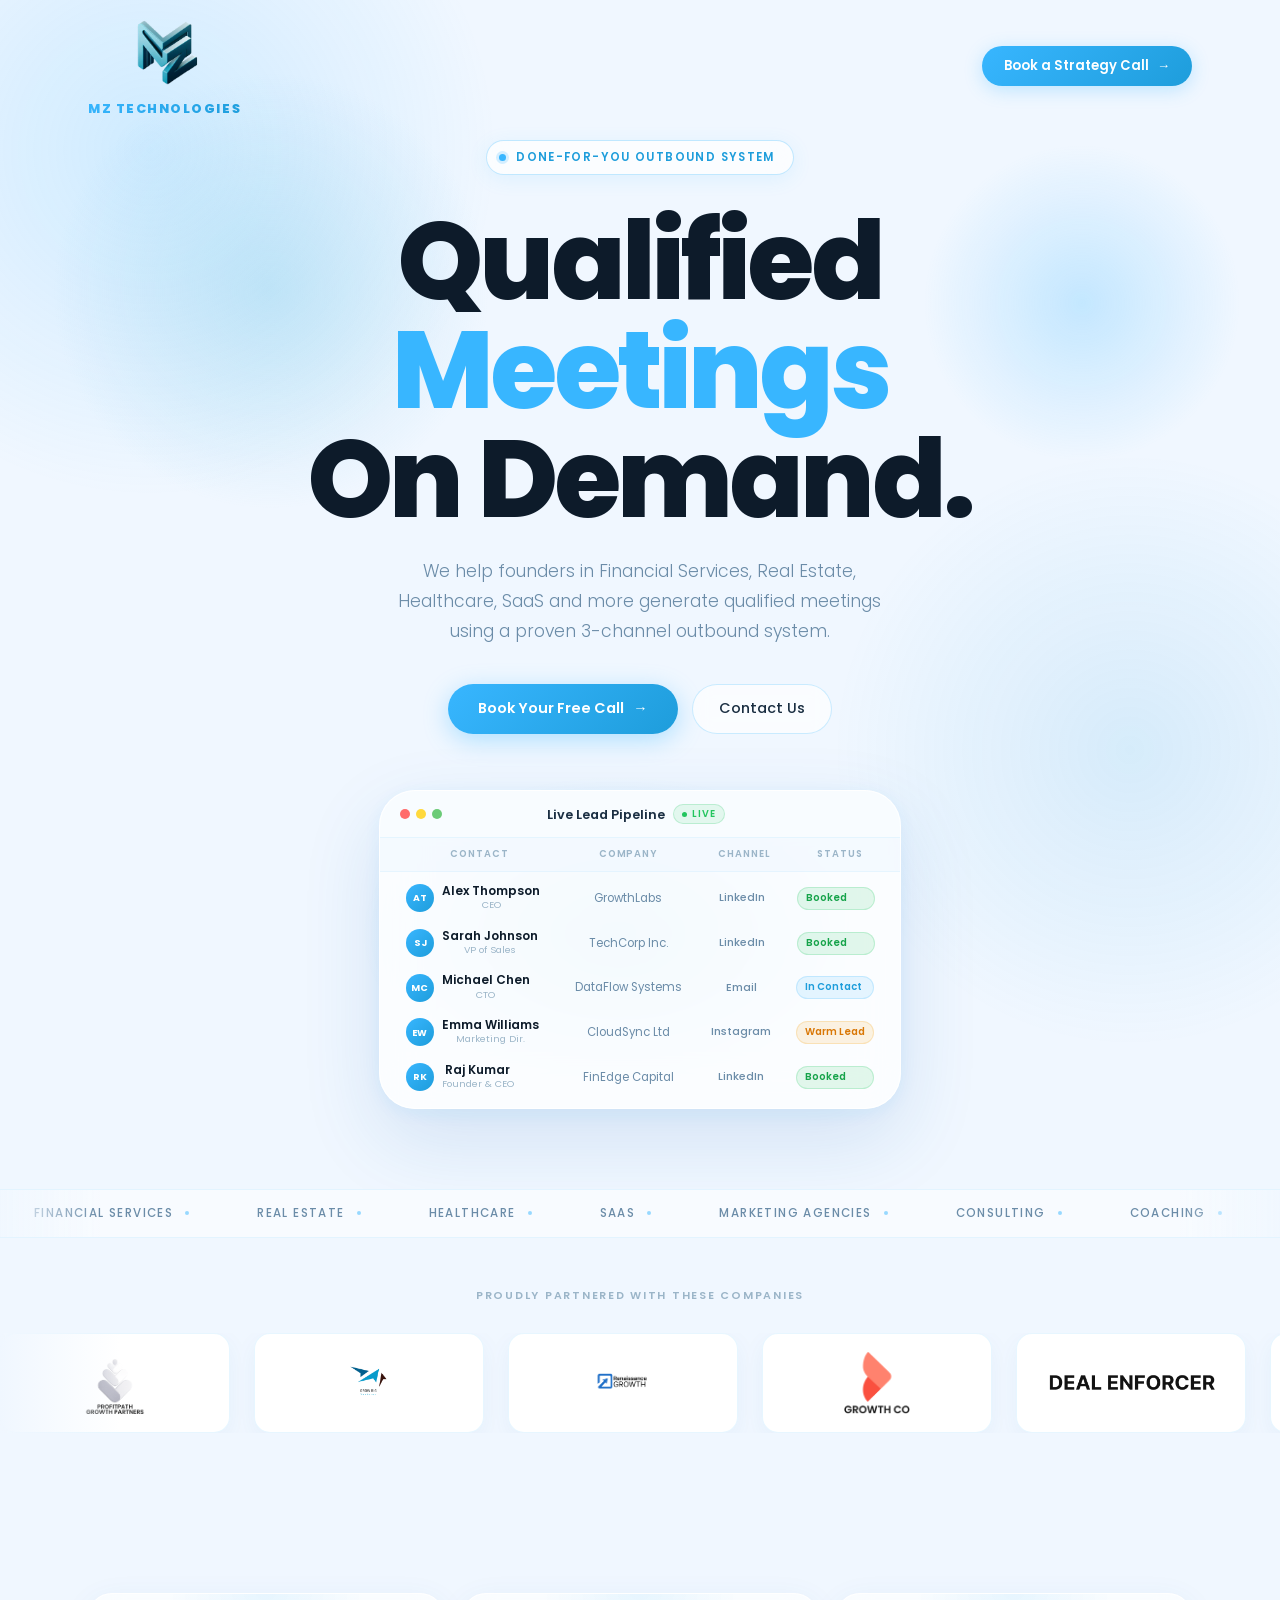
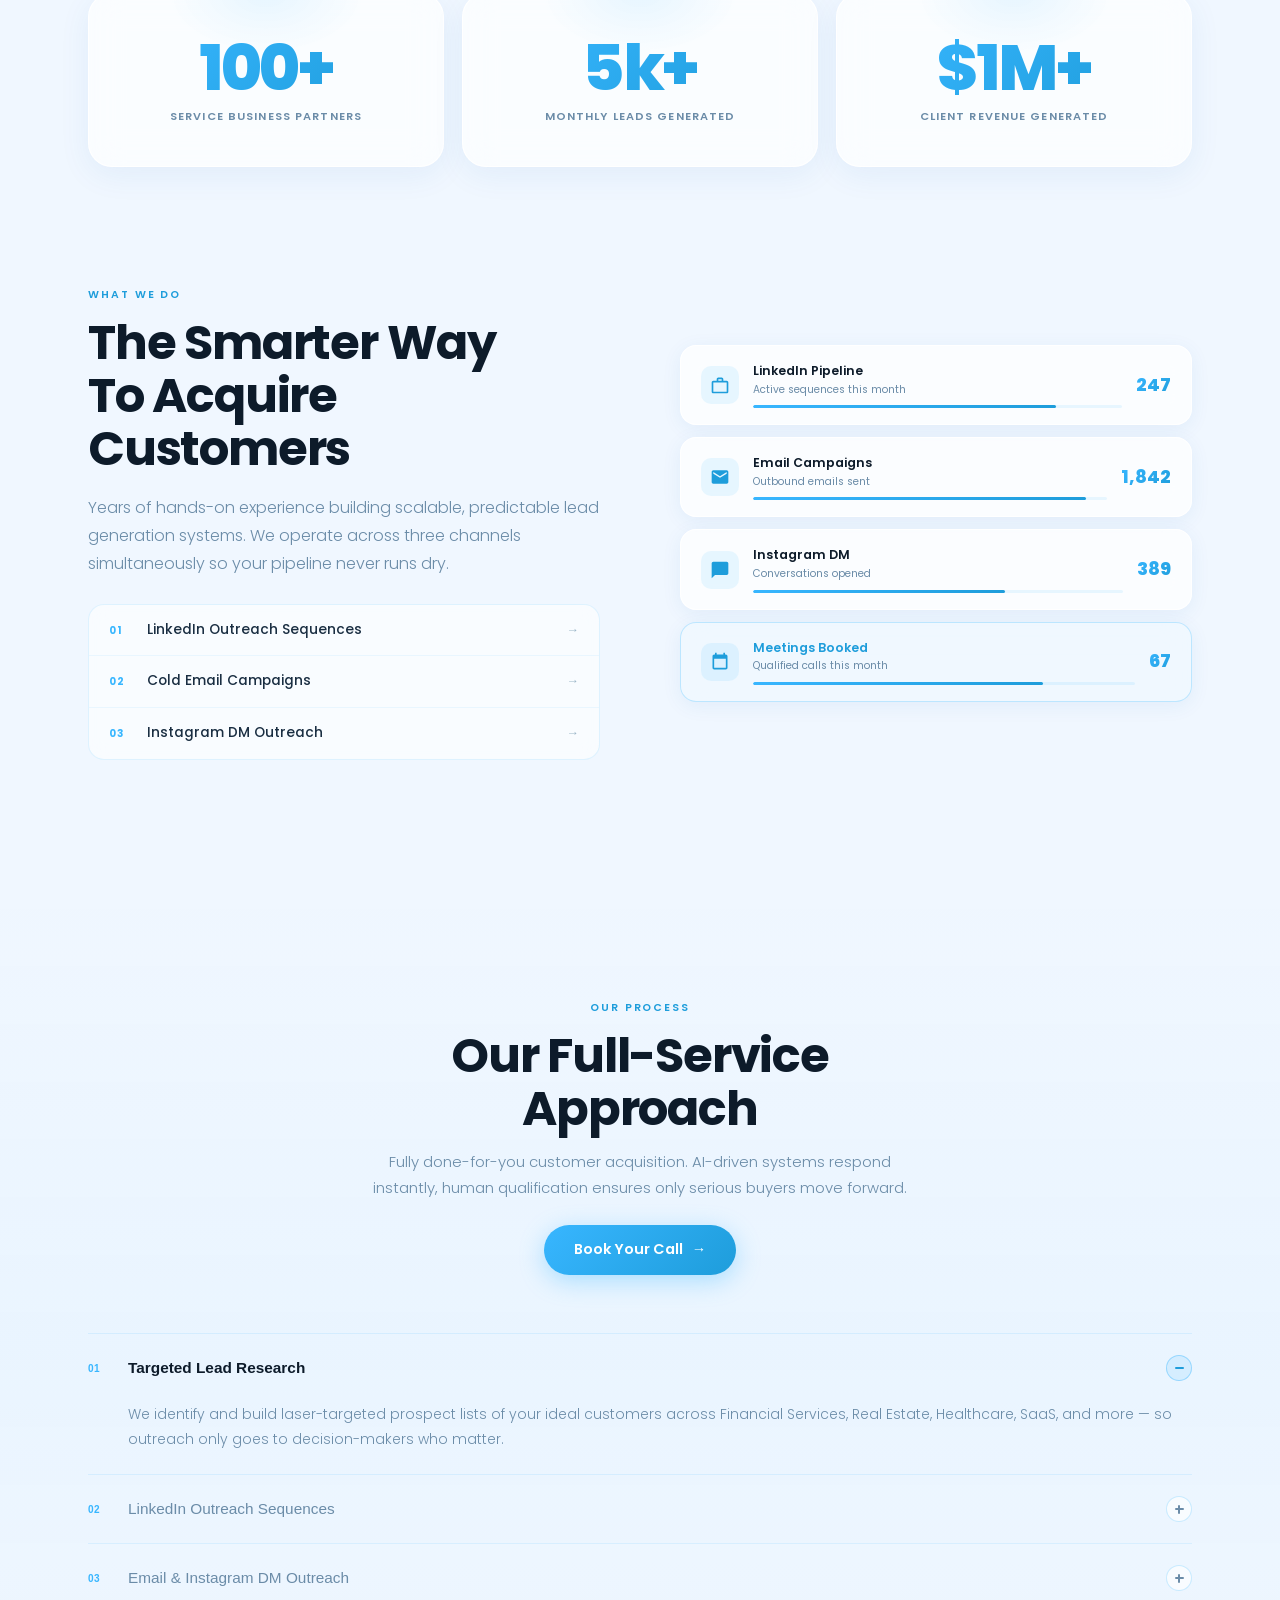
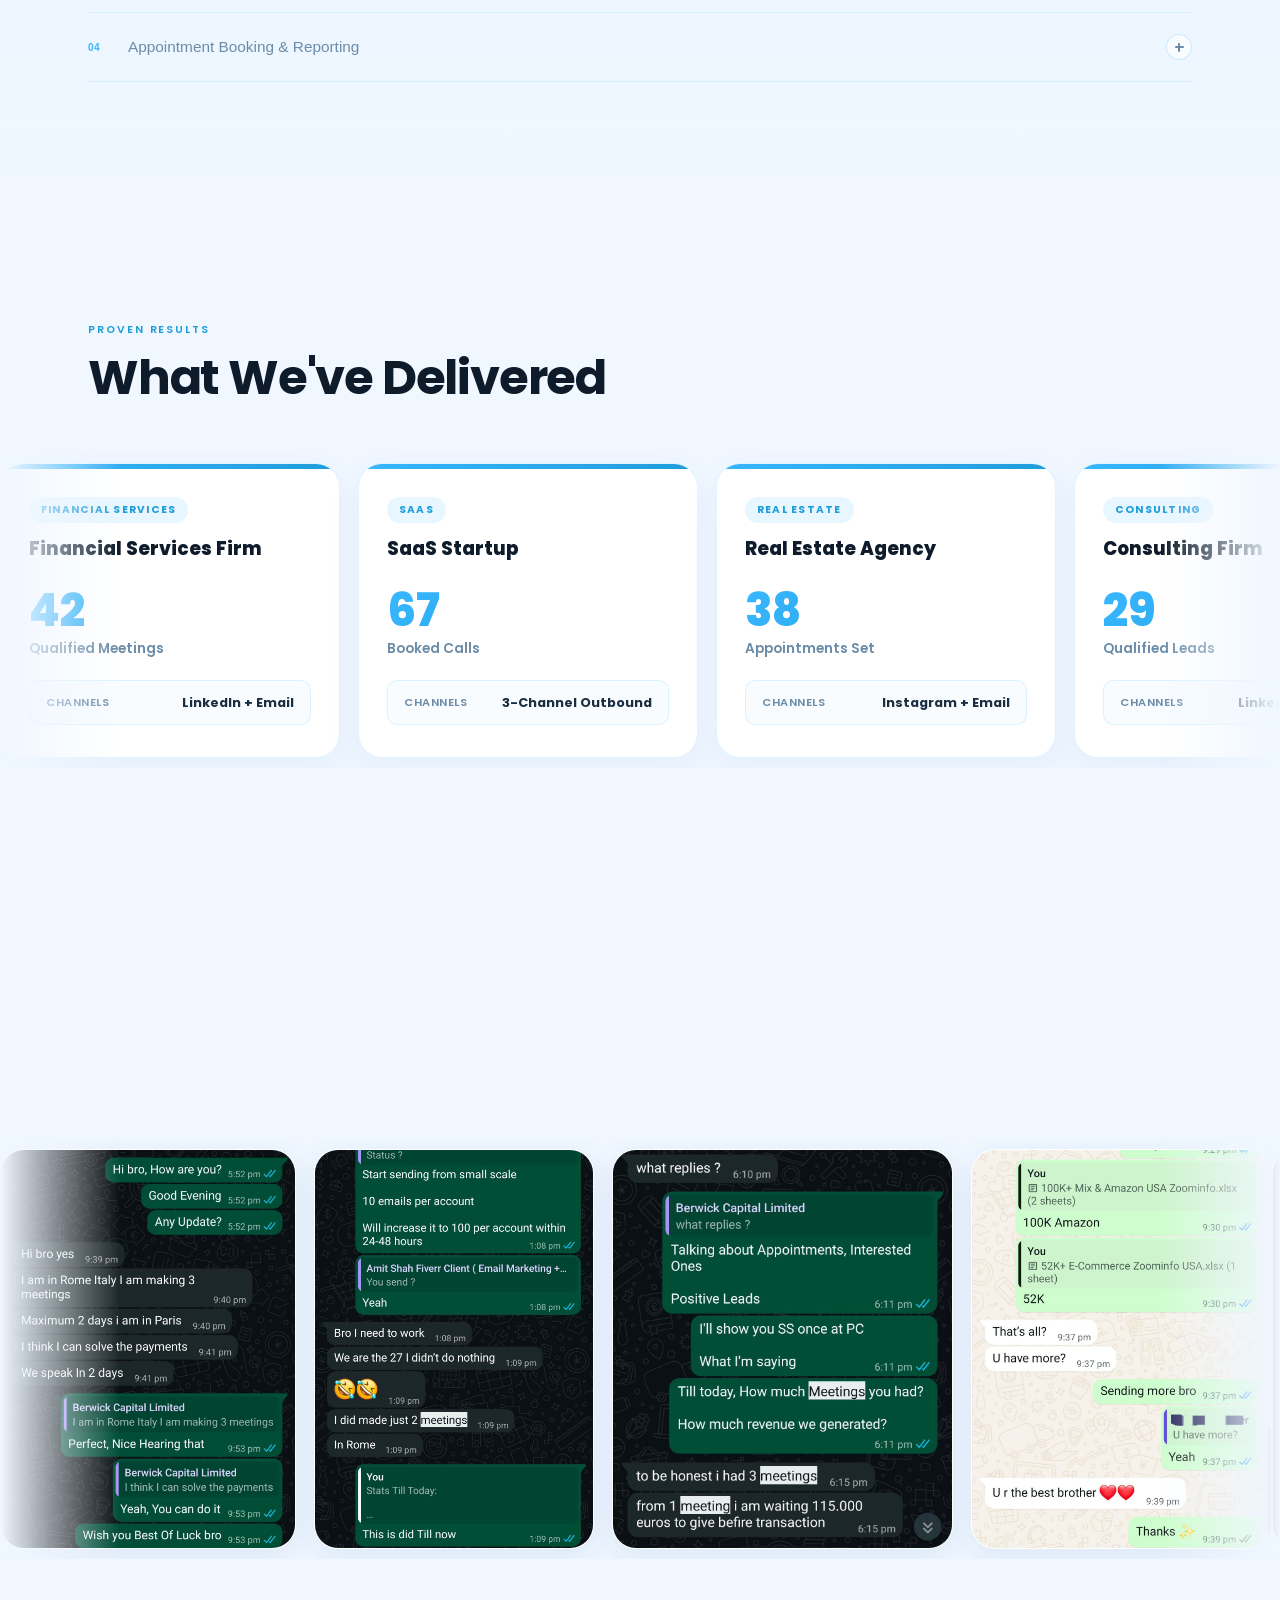
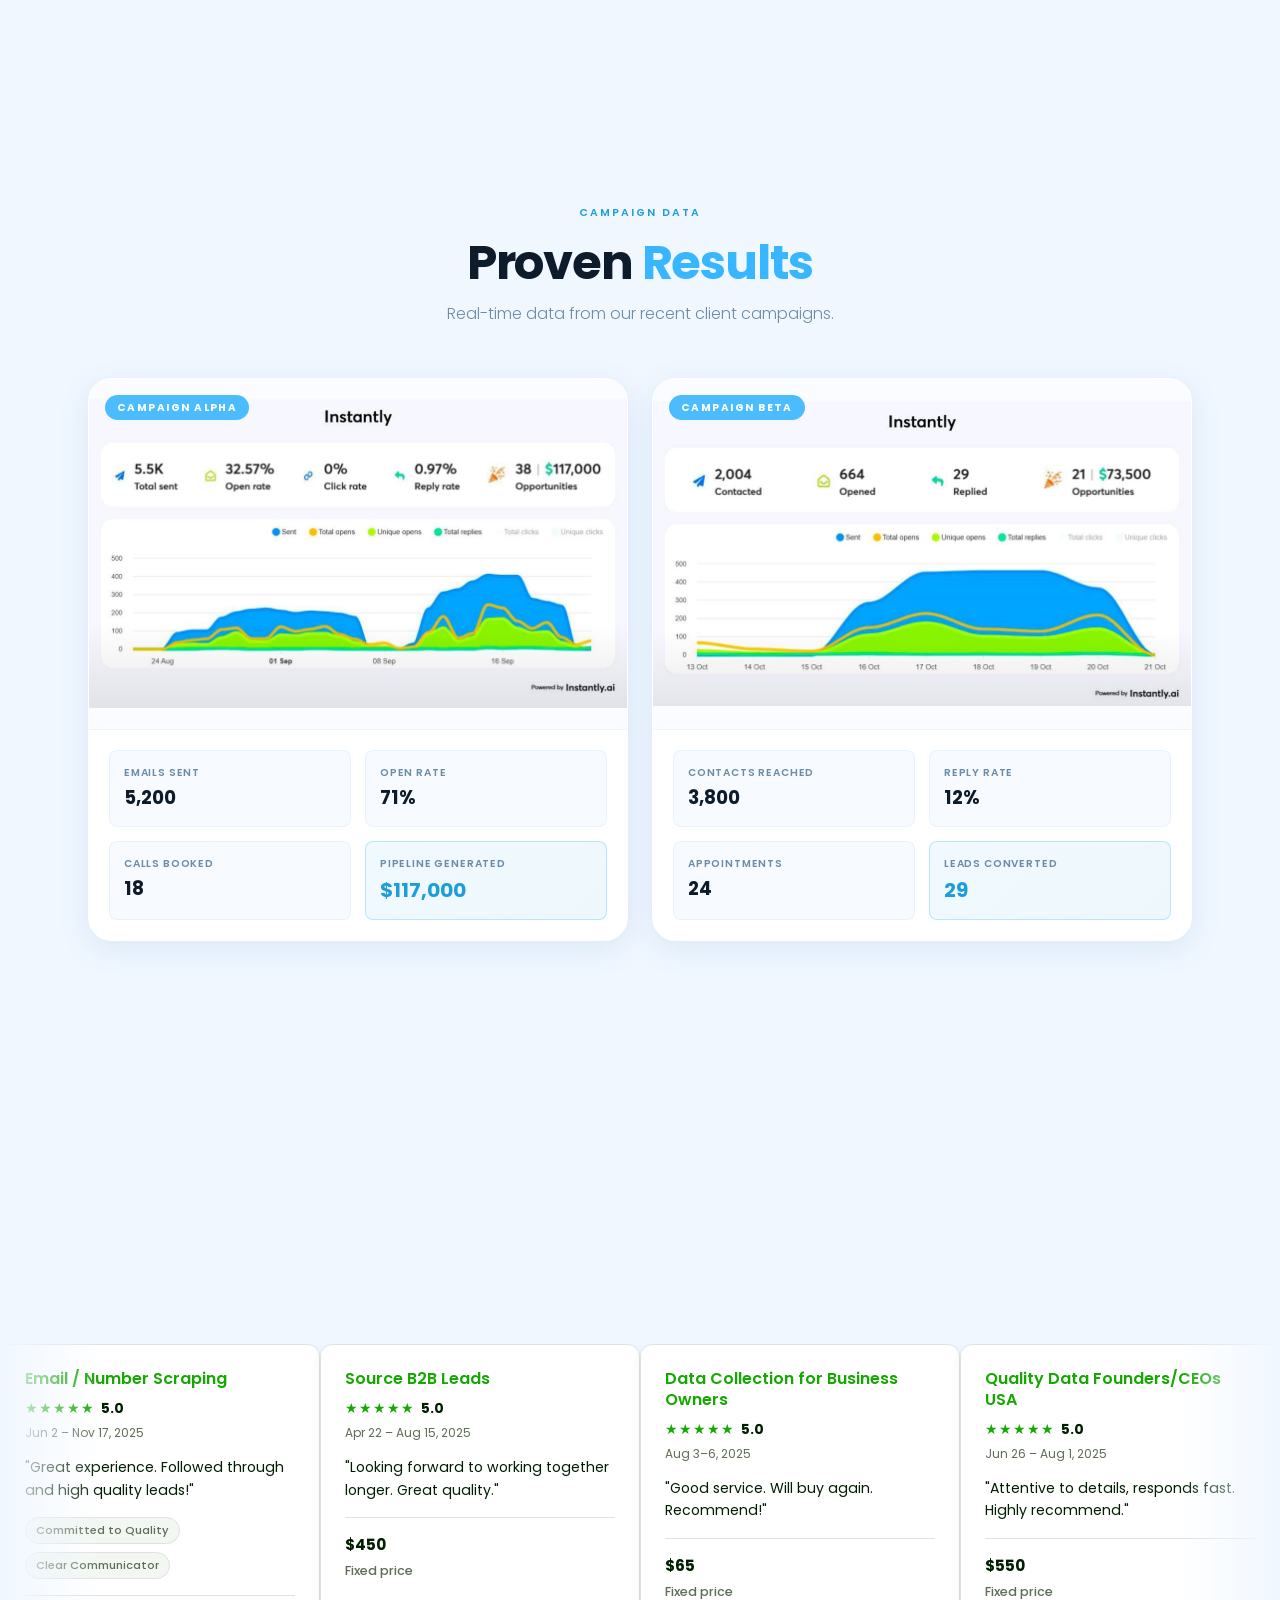
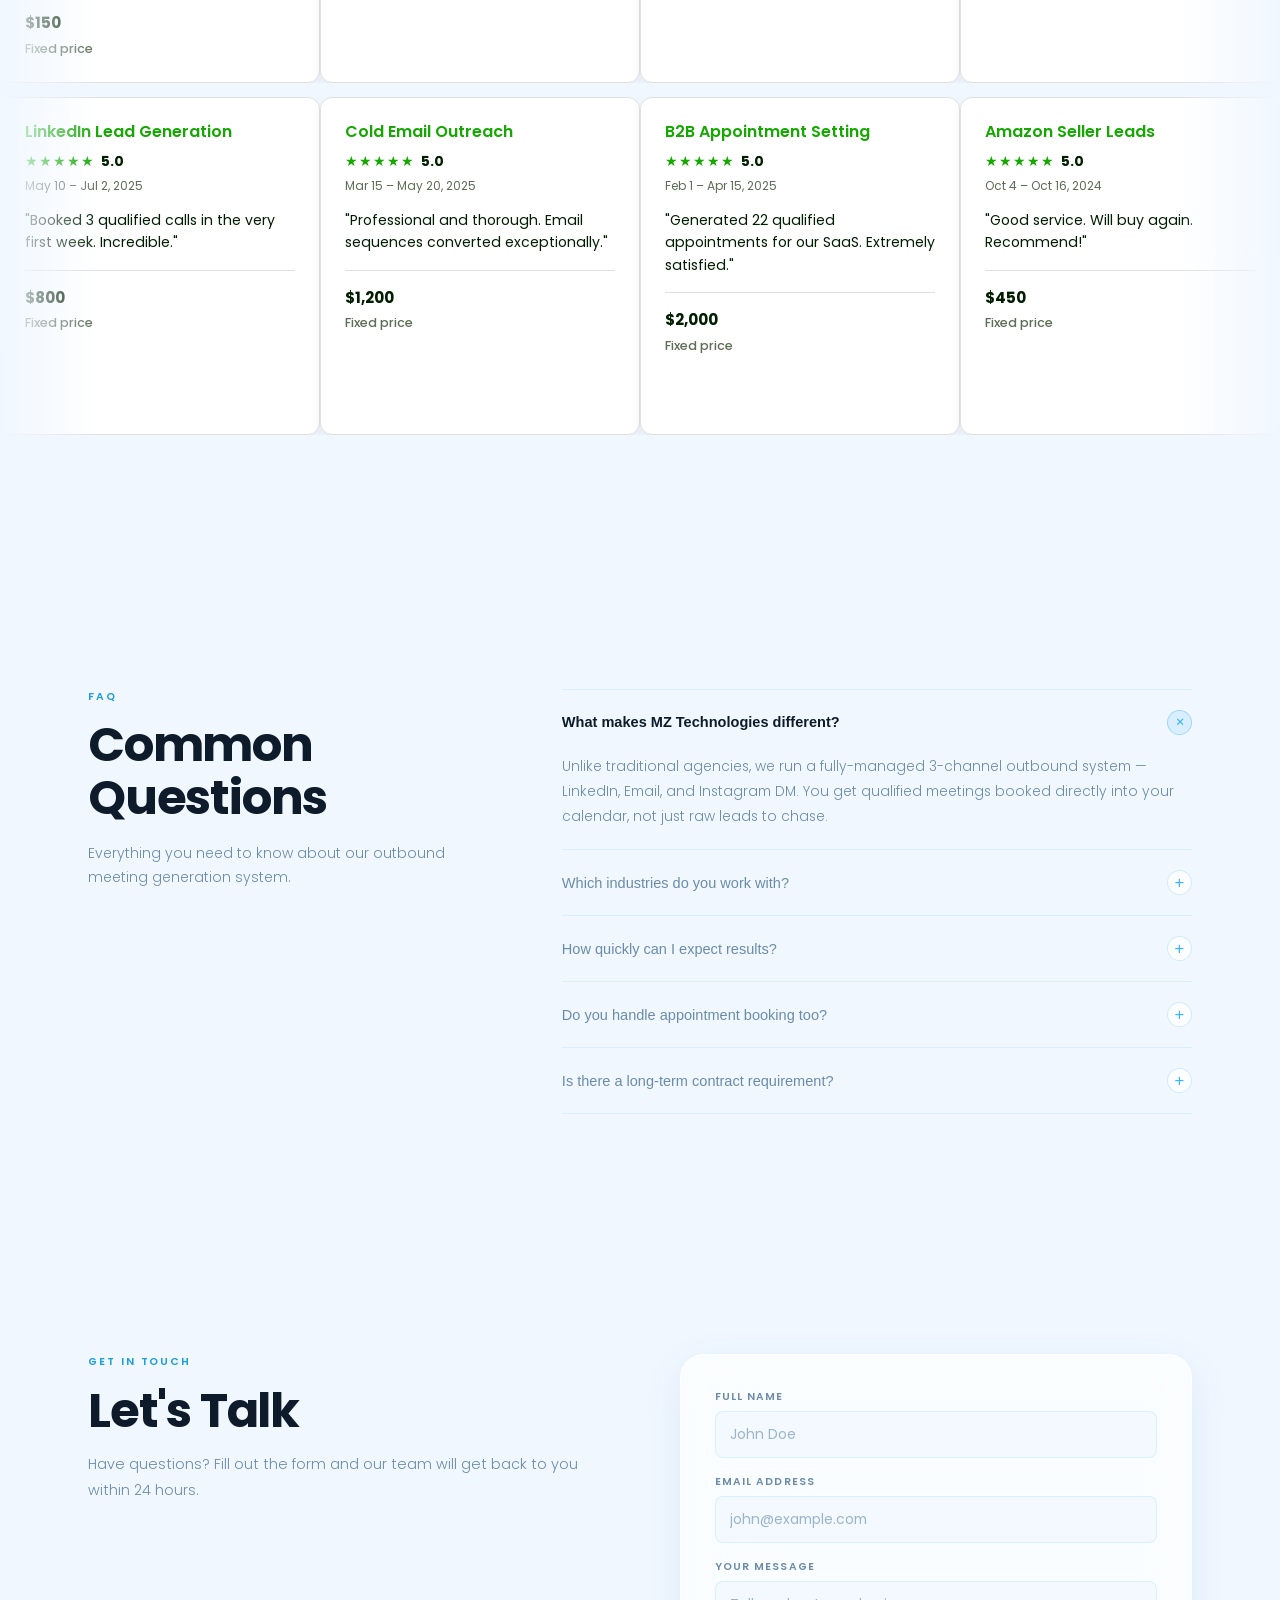
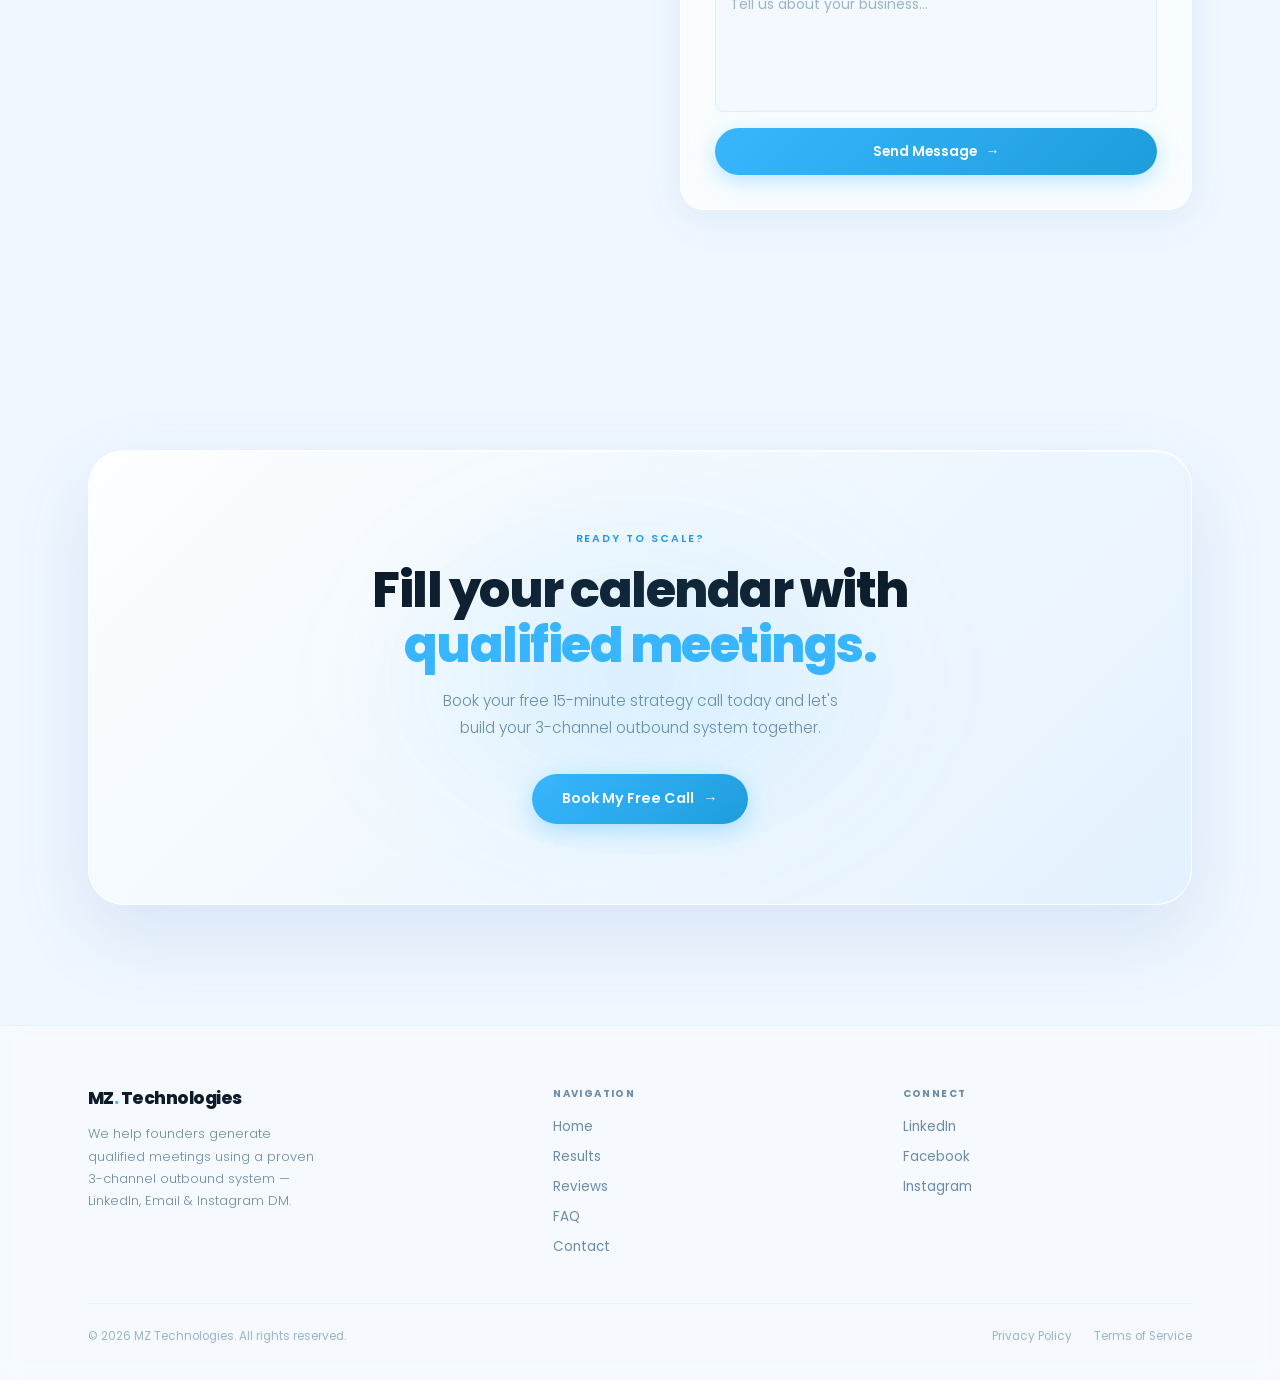
==== commit 7d1a5304: "Add files via upload" ====
--- a/index.html
+++ b/index.html
@@ -264,16 +264,34 @@
   </div>
   <div class="case-track-outer">
     <div class="case-track">
-      <div class="case-card"><div class="case-industry">Financial Services</div><div class="case-name">Financial Services Firm</div><div class="case-metrics"><div class="case-metric"><span class="cm-label">Qualified Meetings</span><span class="cm-val">42</span></div><div class="case-metric"><span class="cm-label">Channels</span><span class="cm-val">LinkedIn + Email</span></div></div></div>
-      <div class="case-card"><div class="case-industry">SaaS</div><div class="case-name">SaaS Startup</div><div class="case-metrics"><div class="case-metric"><span class="cm-label">Booked Calls</span><span class="cm-val">67</span></div><div class="case-metric"><span class="cm-label">Channels</span><span class="cm-val">3-Channel Outbound</span></div></div></div>
-      <div class="case-card"><div class="case-industry">Real Estate</div><div class="case-name">Real Estate Agency</div><div class="case-metrics"><div class="case-metric"><span class="cm-label">Appointments Set</span><span class="cm-val">38</span></div><div class="case-metric"><span class="cm-label">Channels</span><span class="cm-val">Instagram + Email</span></div></div></div>
-      <div class="case-card"><div class="case-industry">Consulting</div><div class="case-name">Consulting Firm</div><div class="case-metrics"><div class="case-metric"><span class="cm-label">Qualified Leads</span><span class="cm-val">29</span></div><div class="case-metric"><span class="cm-label">Channels</span><span class="cm-val">LinkedIn Outreach</span></div></div></div>
-      <div class="case-card"><div class="case-industry">Healthcare</div><div class="case-name">Healthcare Provider</div><div class="case-metrics"><div class="case-metric"><span class="cm-label">Meetings Booked</span><span class="cm-val">54</span></div><div class="case-metric"><span class="cm-label">System</span><span class="cm-val">Full Automation</span></div></div></div>
-      <div class="case-card"><div class="case-industry">Financial Services</div><div class="case-name">Financial Services Firm</div><div class="case-metrics"><div class="case-metric"><span class="cm-label">Qualified Meetings</span><span class="cm-val">42</span></div><div class="case-metric"><span class="cm-label">Channels</span><span class="cm-val">LinkedIn + Email</span></div></div></div>
-      <div class="case-card"><div class="case-industry">SaaS</div><div class="case-name">SaaS Startup</div><div class="case-metrics"><div class="case-metric"><span class="cm-label">Booked Calls</span><span class="cm-val">67</span></div><div class="case-metric"><span class="cm-label">Channels</span><span class="cm-val">3-Channel Outbound</span></div></div></div>
-      <div class="case-card"><div class="case-industry">Real Estate</div><div class="case-name">Real Estate Agency</div><div class="case-metrics"><div class="case-metric"><span class="cm-label">Appointments Set</span><span class="cm-val">38</span></div><div class="case-metric"><span class="cm-label">Channels</span><span class="cm-val">Instagram + Email</span></div></div></div>
-      <div class="case-card"><div class="case-industry">Consulting</div><div class="case-name">Consulting Firm</div><div class="case-metrics"><div class="case-metric"><span class="cm-label">Qualified Leads</span><span class="cm-val">29</span></div><div class="case-metric"><span class="cm-label">Channels</span><span class="cm-val">LinkedIn Outreach</span></div></div></div>
-      <div class="case-card"><div class="case-industry">Healthcare</div><div class="case-name">Healthcare Provider</div><div class="case-metrics"><div class="case-metric"><span class="cm-label">Meetings Booked</span><span class="cm-val">54</span></div><div class="case-metric"><span class="cm-label">System</span><span class="cm-val">Full Automation</span></div></div></div>
+      <div class="case-slide">
+        <div class="case-card"><div class="case-industry">Financial Services</div><div class="case-name">Financial Services Firm</div><div class="case-metrics"><div class="case-metric"><span class="cm-label">Qualified Meetings</span><span class="cm-val">42</span></div><div class="case-metric"><span class="cm-label">Channels</span><span class="cm-val">LinkedIn + Email</span></div></div></div>
+        <div class="case-card"><div class="case-industry">SaaS</div><div class="case-name">SaaS Startup</div><div class="case-metrics"><div class="case-metric"><span class="cm-label">Booked Calls</span><span class="cm-val">67</span></div><div class="case-metric"><span class="cm-label">Channels</span><span class="cm-val">3-Channel Outbound</span></div></div></div>
+        <div class="case-card"><div class="case-industry">Real Estate</div><div class="case-name">Real Estate Agency</div><div class="case-metrics"><div class="case-metric"><span class="cm-label">Appointments Set</span><span class="cm-val">38</span></div><div class="case-metric"><span class="cm-label">Channels</span><span class="cm-val">Instagram + Email</span></div></div></div>
+        <div class="case-card"><div class="case-industry">Consulting</div><div class="case-name">Consulting Firm</div><div class="case-metrics"><div class="case-metric"><span class="cm-label">Qualified Leads</span><span class="cm-val">29</span></div><div class="case-metric"><span class="cm-label">Channels</span><span class="cm-val">LinkedIn Outreach</span></div></div></div>
+        <div class="case-card"><div class="case-industry">Healthcare</div><div class="case-name">Healthcare Provider</div><div class="case-metrics"><div class="case-metric"><span class="cm-label">Meetings Booked</span><span class="cm-val">54</span></div><div class="case-metric"><span class="cm-label">System</span><span class="cm-val">Full Automation</span></div></div></div>
+      </div>
+      <div class="case-slide">
+        <div class="case-card"><div class="case-industry">Financial Services</div><div class="case-name">Financial Services Firm</div><div class="case-metrics"><div class="case-metric"><span class="cm-label">Qualified Meetings</span><span class="cm-val">42</span></div><div class="case-metric"><span class="cm-label">Channels</span><span class="cm-val">LinkedIn + Email</span></div></div></div>
+        <div class="case-card"><div class="case-industry">SaaS</div><div class="case-name">SaaS Startup</div><div class="case-metrics"><div class="case-metric"><span class="cm-label">Booked Calls</span><span class="cm-val">67</span></div><div class="case-metric"><span class="cm-label">Channels</span><span class="cm-val">3-Channel Outbound</span></div></div></div>
+        <div class="case-card"><div class="case-industry">Real Estate</div><div class="case-name">Real Estate Agency</div><div class="case-metrics"><div class="case-metric"><span class="cm-label">Appointments Set</span><span class="cm-val">38</span></div><div class="case-metric"><span class="cm-label">Channels</span><span class="cm-val">Instagram + Email</span></div></div></div>
+        <div class="case-card"><div class="case-industry">Consulting</div><div class="case-name">Consulting Firm</div><div class="case-metrics"><div class="case-metric"><span class="cm-label">Qualified Leads</span><span class="cm-val">29</span></div><div class="case-metric"><span class="cm-label">Channels</span><span class="cm-val">LinkedIn Outreach</span></div></div></div>
+        <div class="case-card"><div class="case-industry">Healthcare</div><div class="case-name">Healthcare Provider</div><div class="case-metrics"><div class="case-metric"><span class="cm-label">Meetings Booked</span><span class="cm-val">54</span></div><div class="case-metric"><span class="cm-label">System</span><span class="cm-val">Full Automation</span></div></div></div>
+      </div>
+      <div class="case-slide">
+        <div class="case-card"><div class="case-industry">Financial Services</div><div class="case-name">Financial Services Firm</div><div class="case-metrics"><div class="case-metric"><span class="cm-label">Qualified Meetings</span><span class="cm-val">42</span></div><div class="case-metric"><span class="cm-label">Channels</span><span class="cm-val">LinkedIn + Email</span></div></div></div>
+        <div class="case-card"><div class="case-industry">SaaS</div><div class="case-name">SaaS Startup</div><div class="case-metrics"><div class="case-metric"><span class="cm-label">Booked Calls</span><span class="cm-val">67</span></div><div class="case-metric"><span class="cm-label">Channels</span><span class="cm-val">3-Channel Outbound</span></div></div></div>
+        <div class="case-card"><div class="case-industry">Real Estate</div><div class="case-name">Real Estate Agency</div><div class="case-metrics"><div class="case-metric"><span class="cm-label">Appointments Set</span><span class="cm-val">38</span></div><div class="case-metric"><span class="cm-label">Channels</span><span class="cm-val">Instagram + Email</span></div></div></div>
+        <div class="case-card"><div class="case-industry">Consulting</div><div class="case-name">Consulting Firm</div><div class="case-metrics"><div class="case-metric"><span class="cm-label">Qualified Leads</span><span class="cm-val">29</span></div><div class="case-metric"><span class="cm-label">Channels</span><span class="cm-val">LinkedIn Outreach</span></div></div></div>
+        <div class="case-card"><div class="case-industry">Healthcare</div><div class="case-name">Healthcare Provider</div><div class="case-metrics"><div class="case-metric"><span class="cm-label">Meetings Booked</span><span class="cm-val">54</span></div><div class="case-metric"><span class="cm-label">System</span><span class="cm-val">Full Automation</span></div></div></div>
+      </div>
+      <div class="case-slide">
+        <div class="case-card"><div class="case-industry">Financial Services</div><div class="case-name">Financial Services Firm</div><div class="case-metrics"><div class="case-metric"><span class="cm-label">Qualified Meetings</span><span class="cm-val">42</span></div><div class="case-metric"><span class="cm-label">Channels</span><span class="cm-val">LinkedIn + Email</span></div></div></div>
+        <div class="case-card"><div class="case-industry">SaaS</div><div class="case-name">SaaS Startup</div><div class="case-metrics"><div class="case-metric"><span class="cm-label">Booked Calls</span><span class="cm-val">67</span></div><div class="case-metric"><span class="cm-label">Channels</span><span class="cm-val">3-Channel Outbound</span></div></div></div>
+        <div class="case-card"><div class="case-industry">Real Estate</div><div class="case-name">Real Estate Agency</div><div class="case-metrics"><div class="case-metric"><span class="cm-label">Appointments Set</span><span class="cm-val">38</span></div><div class="case-metric"><span class="cm-label">Channels</span><span class="cm-val">Instagram + Email</span></div></div></div>
+        <div class="case-card"><div class="case-industry">Consulting</div><div class="case-name">Consulting Firm</div><div class="case-metrics"><div class="case-metric"><span class="cm-label">Qualified Leads</span><span class="cm-val">29</span></div><div class="case-metric"><span class="cm-label">Channels</span><span class="cm-val">LinkedIn Outreach</span></div></div></div>
+        <div class="case-card"><div class="case-industry">Healthcare</div><div class="case-name">Healthcare Provider</div><div class="case-metrics"><div class="case-metric"><span class="cm-label">Meetings Booked</span><span class="cm-val">54</span></div><div class="case-metric"><span class="cm-label">System</span><span class="cm-val">Full Automation</span></div></div></div>
+      </div>
     </div>
   </div>
 </section>
--- a/style.css
+++ b/style.css
@@ -306,7 +306,7 @@
 }
 .ticker-wrap::before{left:0;background:linear-gradient(to right,rgba(240,247,255,0.96),transparent)}
 .ticker-wrap::after{right:0;background:linear-gradient(to left,rgba(240,247,255,0.96),transparent)}
-.ticker-track{display:flex;width:max-content;animation:ticker 26s linear infinite}
+.ticker-track{display:flex;width:max-content;animation:ticker 90s linear infinite}
 .ticker-slide{display:flex}
 @keyframes ticker{0%{transform:translateX(0)}100%{transform:translateX(-50%)}}
 .ticker-item{
@@ -353,7 +353,7 @@
 
   display:flex;width:max-content;
 
-  animation:logosScroll 24s linear infinite;
+  animation:logosScroll 100s linear infinite;
 }
 @keyframes logosScroll{0%{transform:translateX(0)}100%{transform:translateX(-50%)}}
 .logos-slide{display:flex;align-items:center;gap:24px;padding-right:24px;}
@@ -504,7 +504,7 @@
 }
 .case-track-outer::before{left:0;background:linear-gradient(to right,var(--bg),transparent)}
 .case-track-outer::after{right:0;background:linear-gradient(to left,var(--bg),transparent)}
-.case-track{display:flex;width:max-content;gap:0;padding:10px 0;animation:caseScroll 38s linear infinite}
+.case-track{display:flex;width:max-content;gap:0;padding:10px 0;animation:caseScroll 140s linear infinite}
 .case-slide{display:flex;gap:18px;padding-right:18px}
 @keyframes caseScroll{0%{transform:translateX(0)}100%{transform:translateX(-50%)}}
 .case-card{
@@ -554,7 +554,7 @@
 .ss-carousel-container::after{right:0;background:linear-gradient(to left,var(--bg),transparent)}
 .ss-slide-wrapper{
   display:flex;width:max-content;
-  animation:ssScroll 30s linear infinite;
+  animation:ssScroll 120s linear infinite;
 }
 @keyframes ssScroll{0%{transform:translateX(0)}100%{transform:translateX(-50%)}}
 .ss-slide{display:flex;gap:18px;padding:10px 0}
@@ -632,8 +632,8 @@
 .reviews-row-wrap::after{right:0;background:linear-gradient(to left,var(--bg),transparent)}
 .reviews-row{display:flex;width:max-content;gap:0}
 .reviews-slide{display:flex;gap:13px;padding-right:13px}
-.reviews-row.left{animation:rvLeft 32s linear infinite}
-.reviews-row.right{animation:rvRight 36s linear infinite}
+.reviews-row.left{animation:rvLeft 120s linear infinite}
+.reviews-row.right{animation:rvRight 140s linear infinite}
 @keyframes rvLeft{from{transform:translateX(0)}to{transform:translateX(-50%)}}
 @keyframes rvRight{from{transform:translateX(-50%)}to{transform:translateX(0)}}
 .rv-card{
@@ -786,6 +786,9 @@
 }
 @media(max-width:768px){
   :root{--gap:70px}
+  .nav-brand{flex-direction:row;align-items:center;}
+  .nav-logo-img{height:55px;transform:scale(1.2);margin:0 8px 0 0;max-width:80px;}
+  .nav-logo-text{font-size:0.6rem;letter-spacing:0.05em;text-align:left;line-height:1.2;max-width:70px;margin-top:0;}
   .hero-ctas{flex-direction:column;align-items:center}
   .btn-primary,.btn-ghost{width:100%;max-width:280px;justify-content:center}
   .cta-card{padding:50px 24px}
@@ -793,12 +796,15 @@
   .footer-bottom{flex-direction:column;gap:14px;text-align:center}
   .widget-thead,.lead-row{grid-template-columns:2fr 1fr 1fr}
   .lead-row>*:nth-child(4){display:none}
-  .ss-img{width:auto;height:300px}
+  .ss-img{width:auto;height:420px}
 }
 @media(max-width:480px){
+  .nav-brand{flex-direction:row;align-items:center;}
+  .nav-logo-img{height:45px;transform:scale(1.2);margin:0 5px 0 0;}
+  .nav-logo-text{font-size:0.55rem;letter-spacing:0.05em;text-align:left;line-height:1.2;max-width:60px;}
   .nav-cta{font-size:0.76rem;padding:8px 16px}
   .hero-title{font-size:clamp(2.4rem,11vw,3.4rem)}
   .widget-thead,.lead-row{grid-template-columns:2fr 1fr}
   .lead-row>*:nth-child(3),.lead-row>*:nth-child(4){display:none}
-  .ss-img{width:auto;height:240px}
-}
+  .ss-img{width:auto;height:340px}
+}
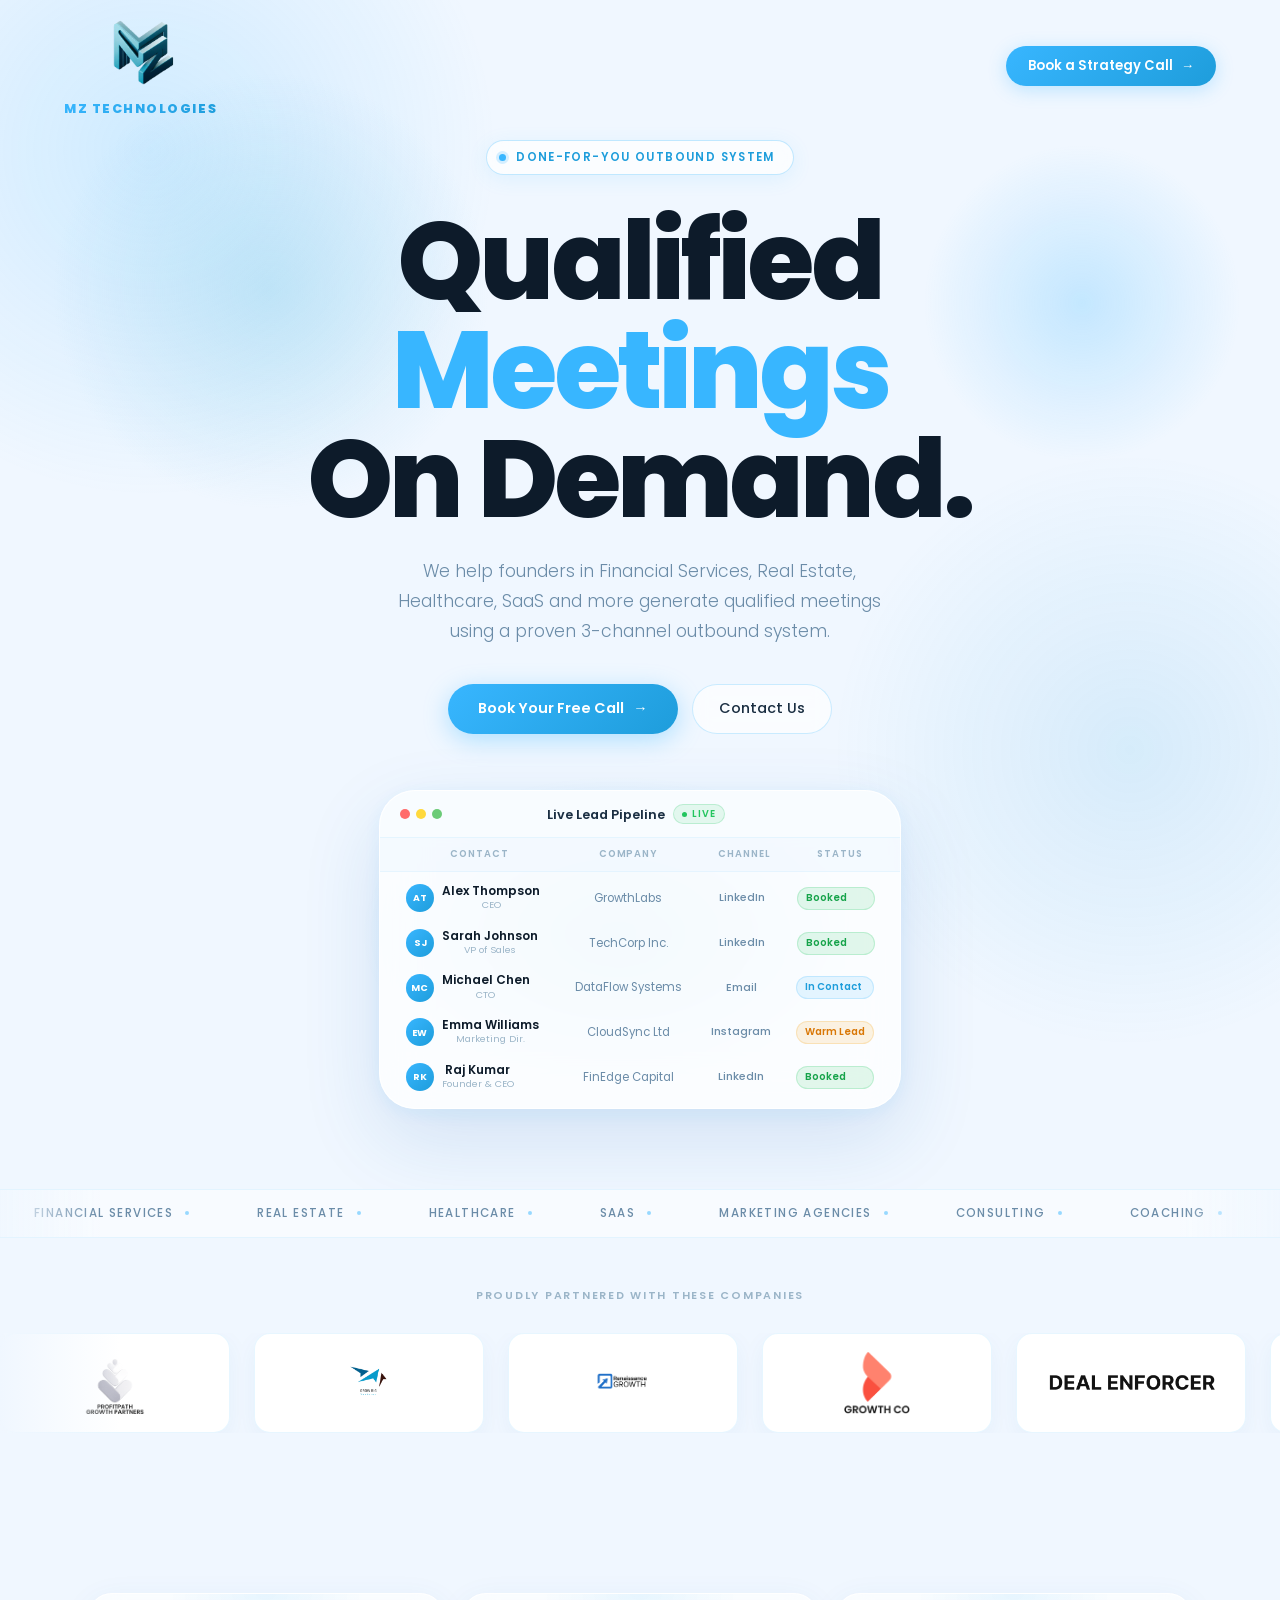
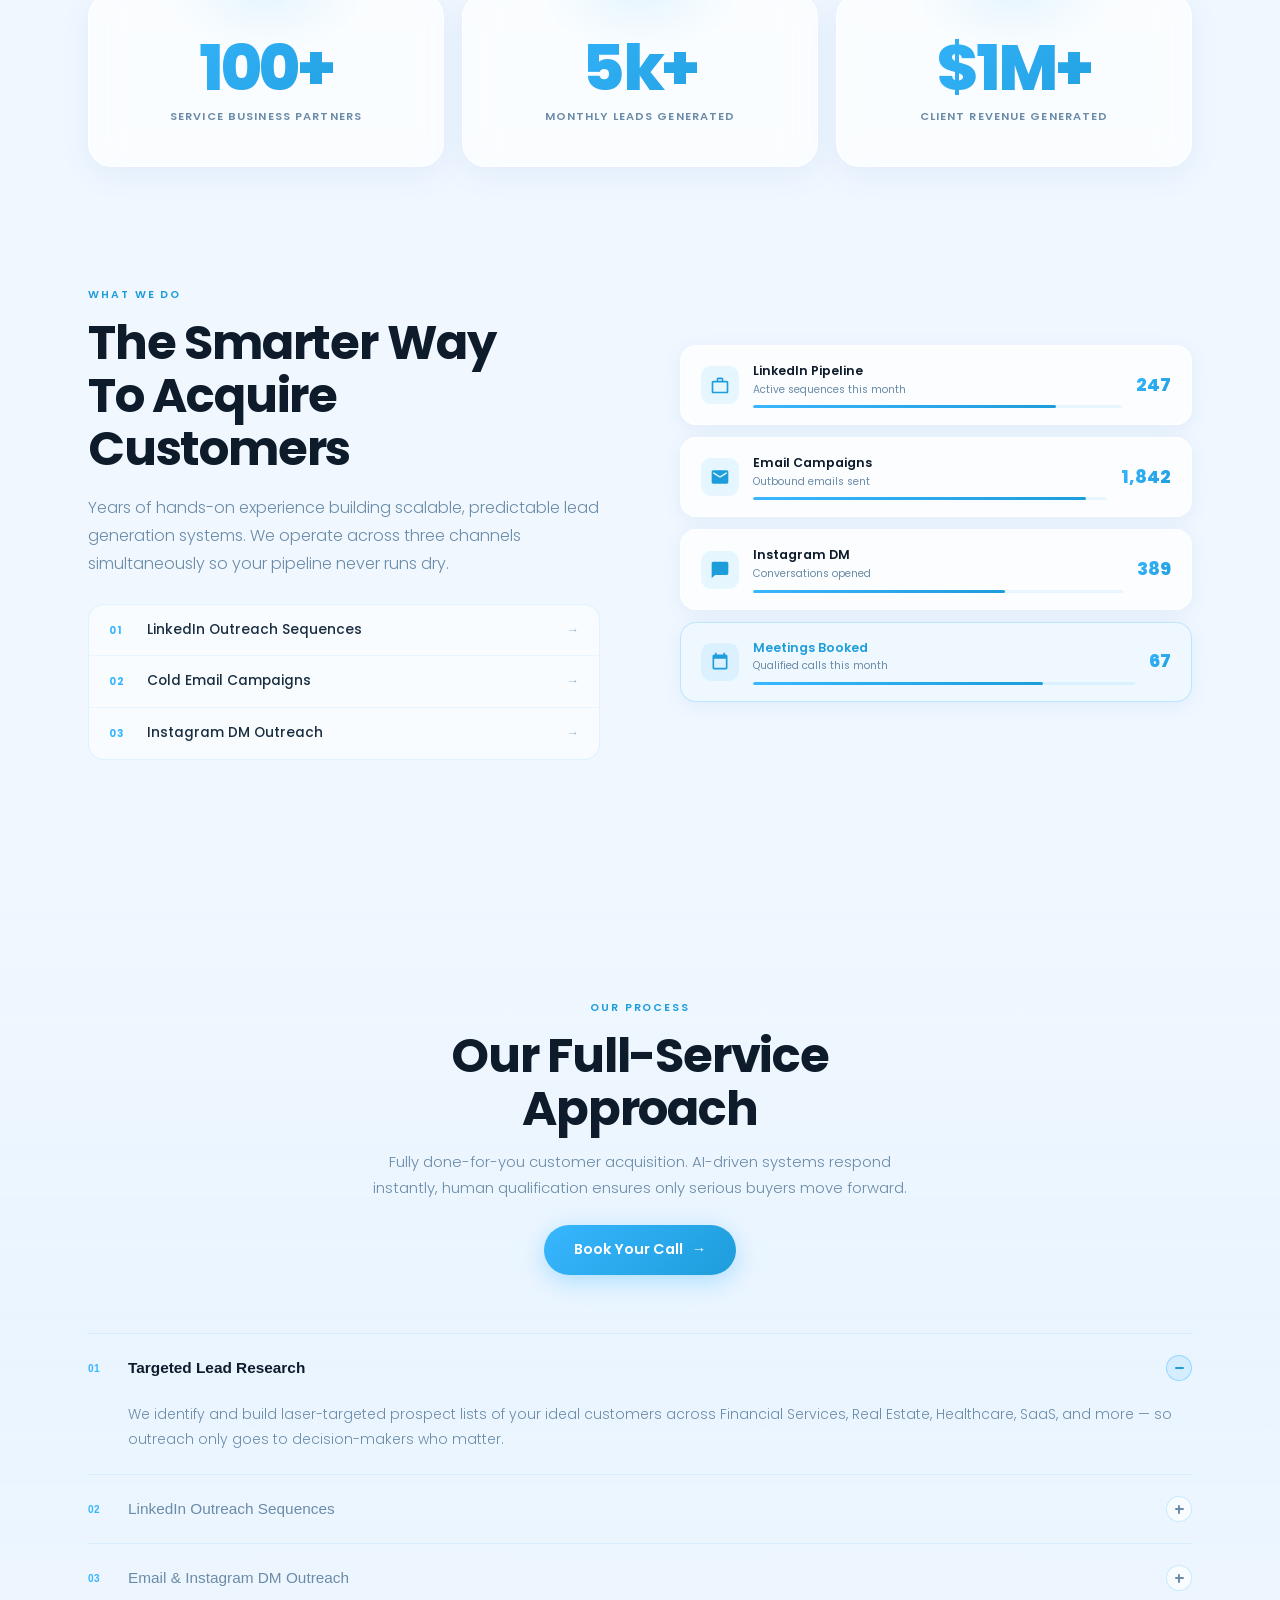
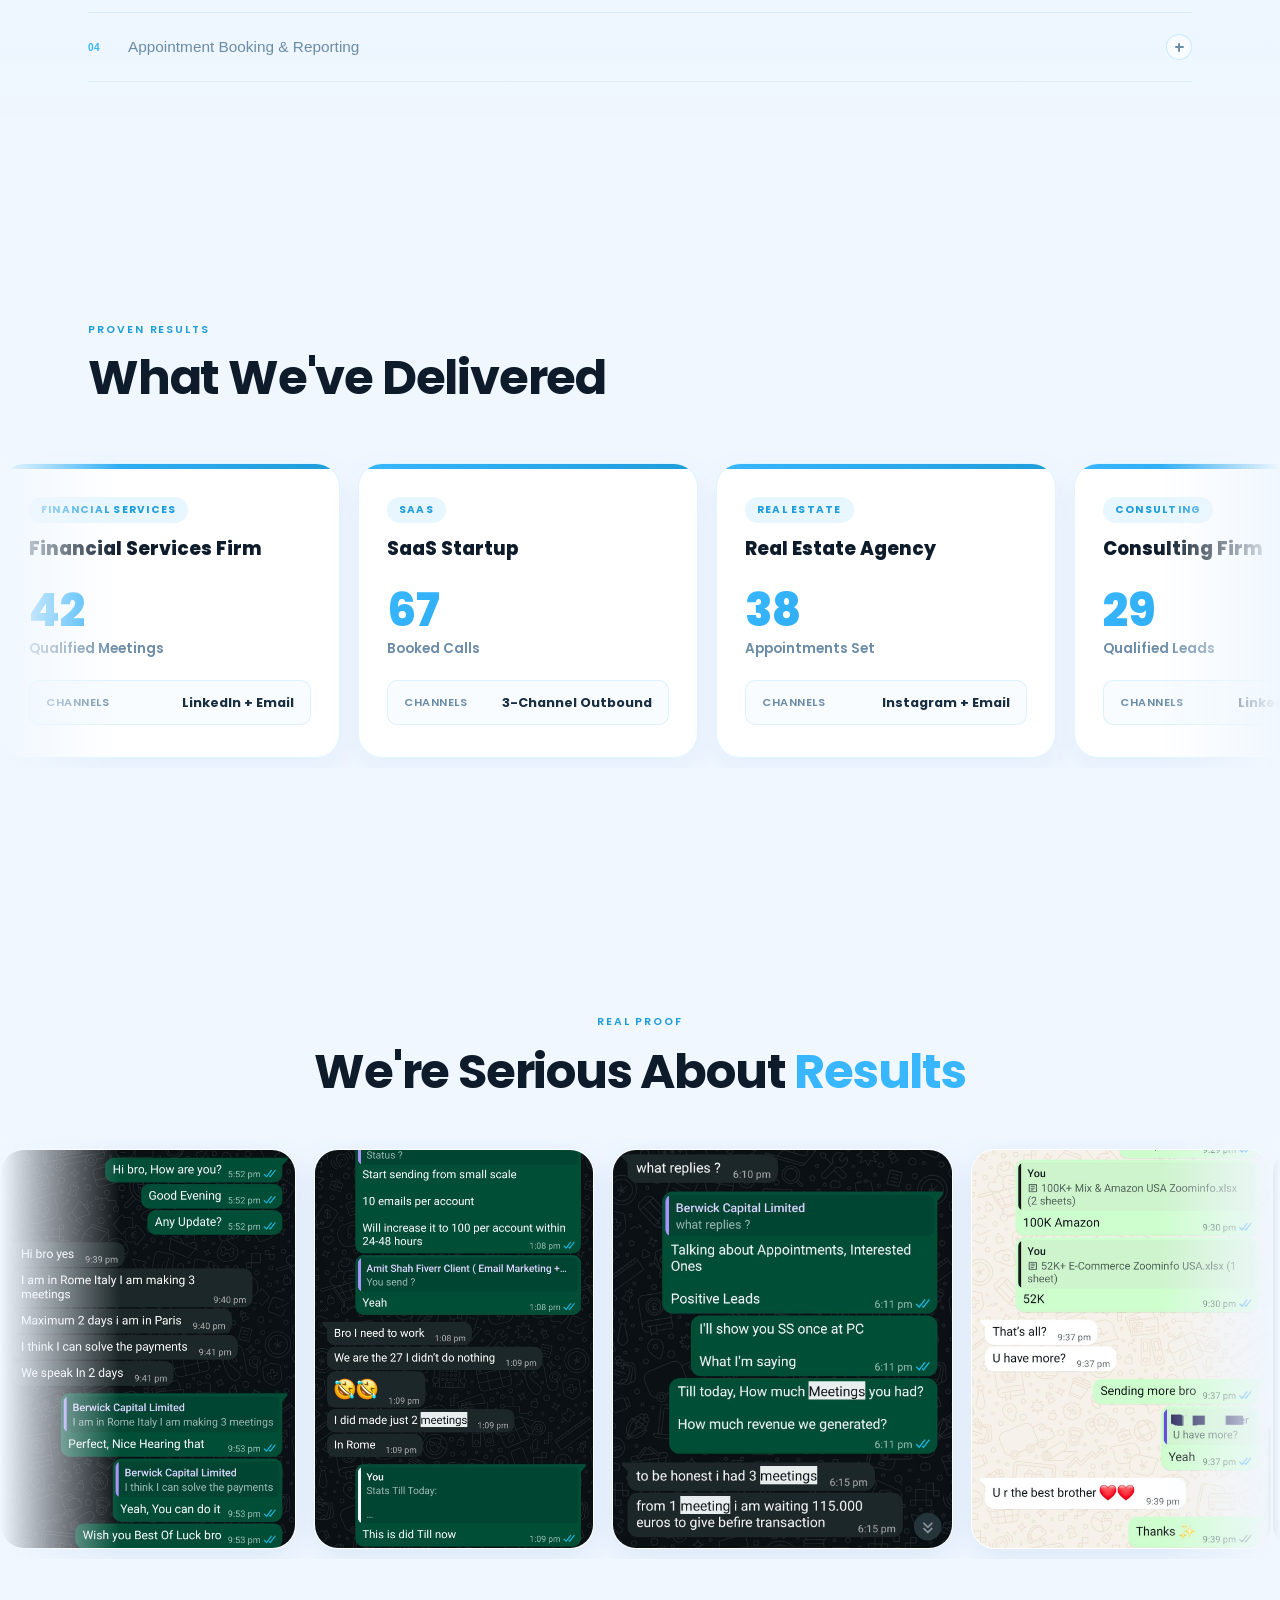
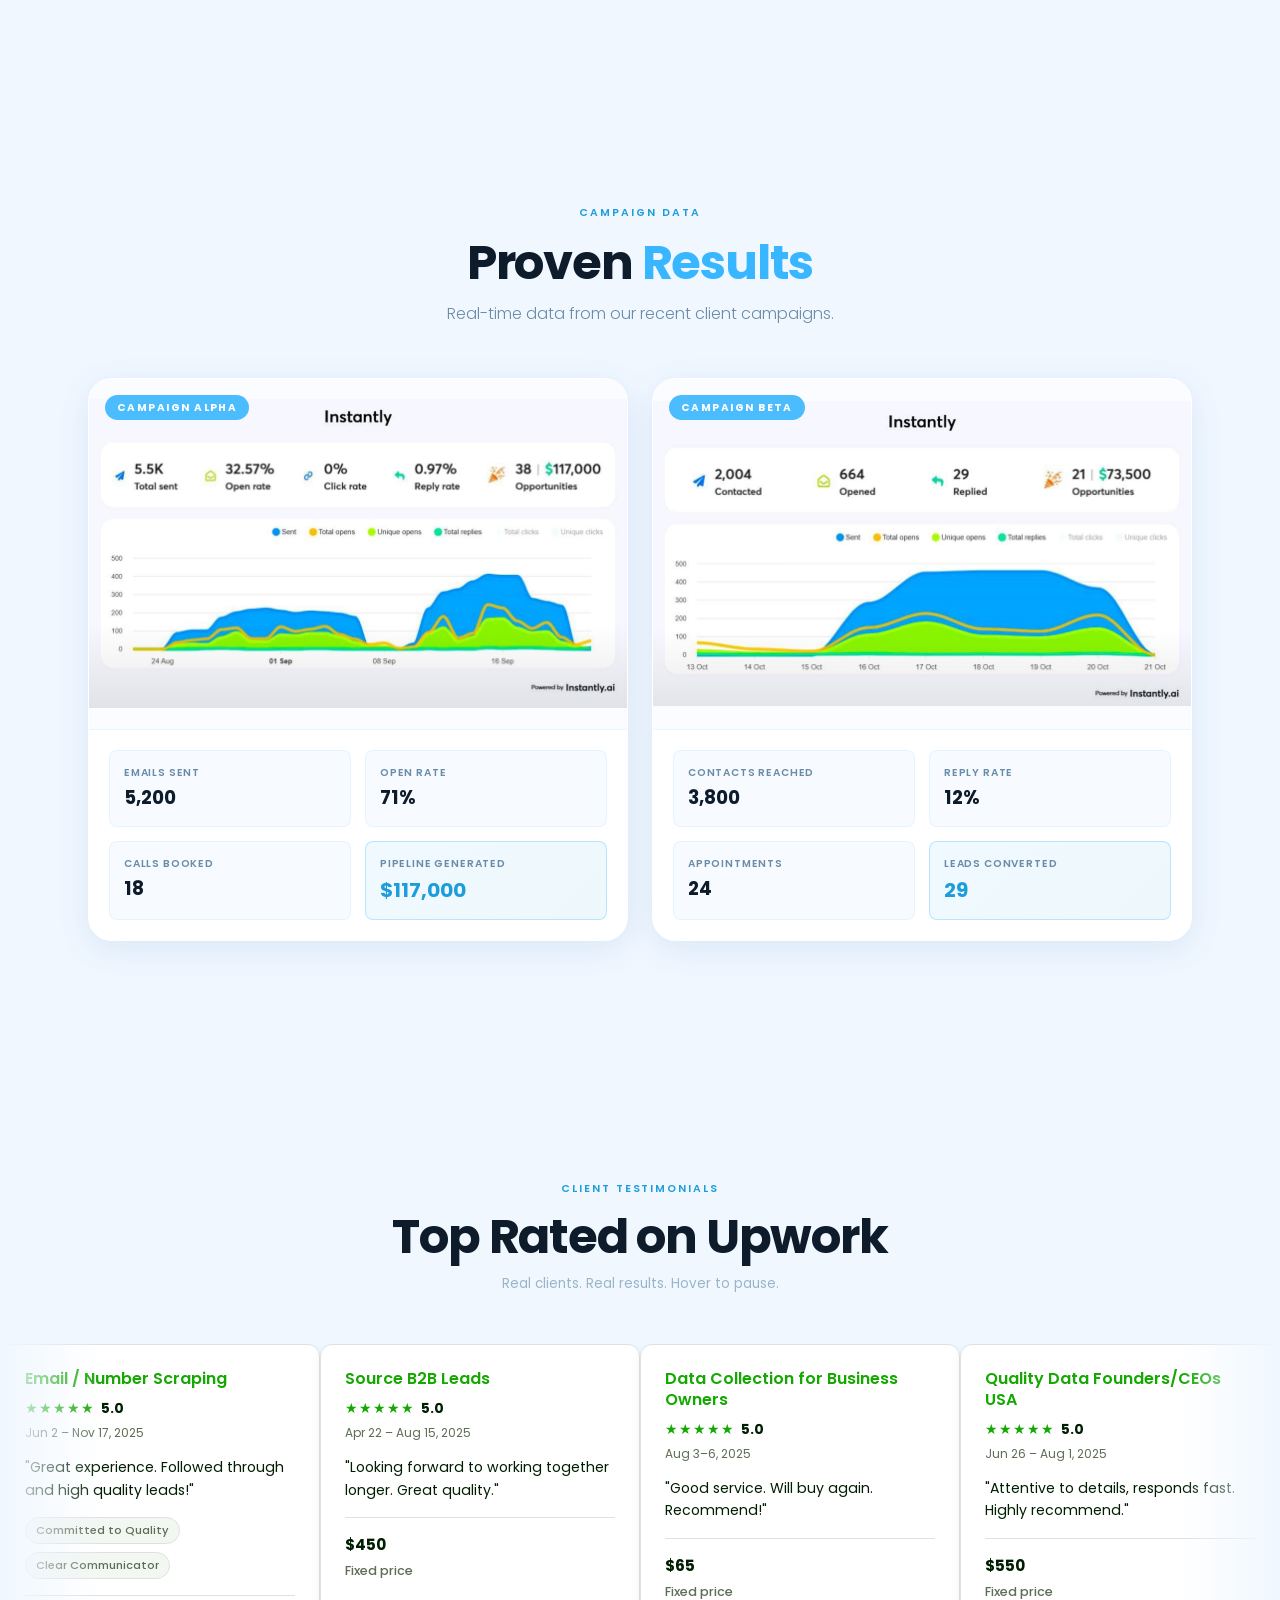
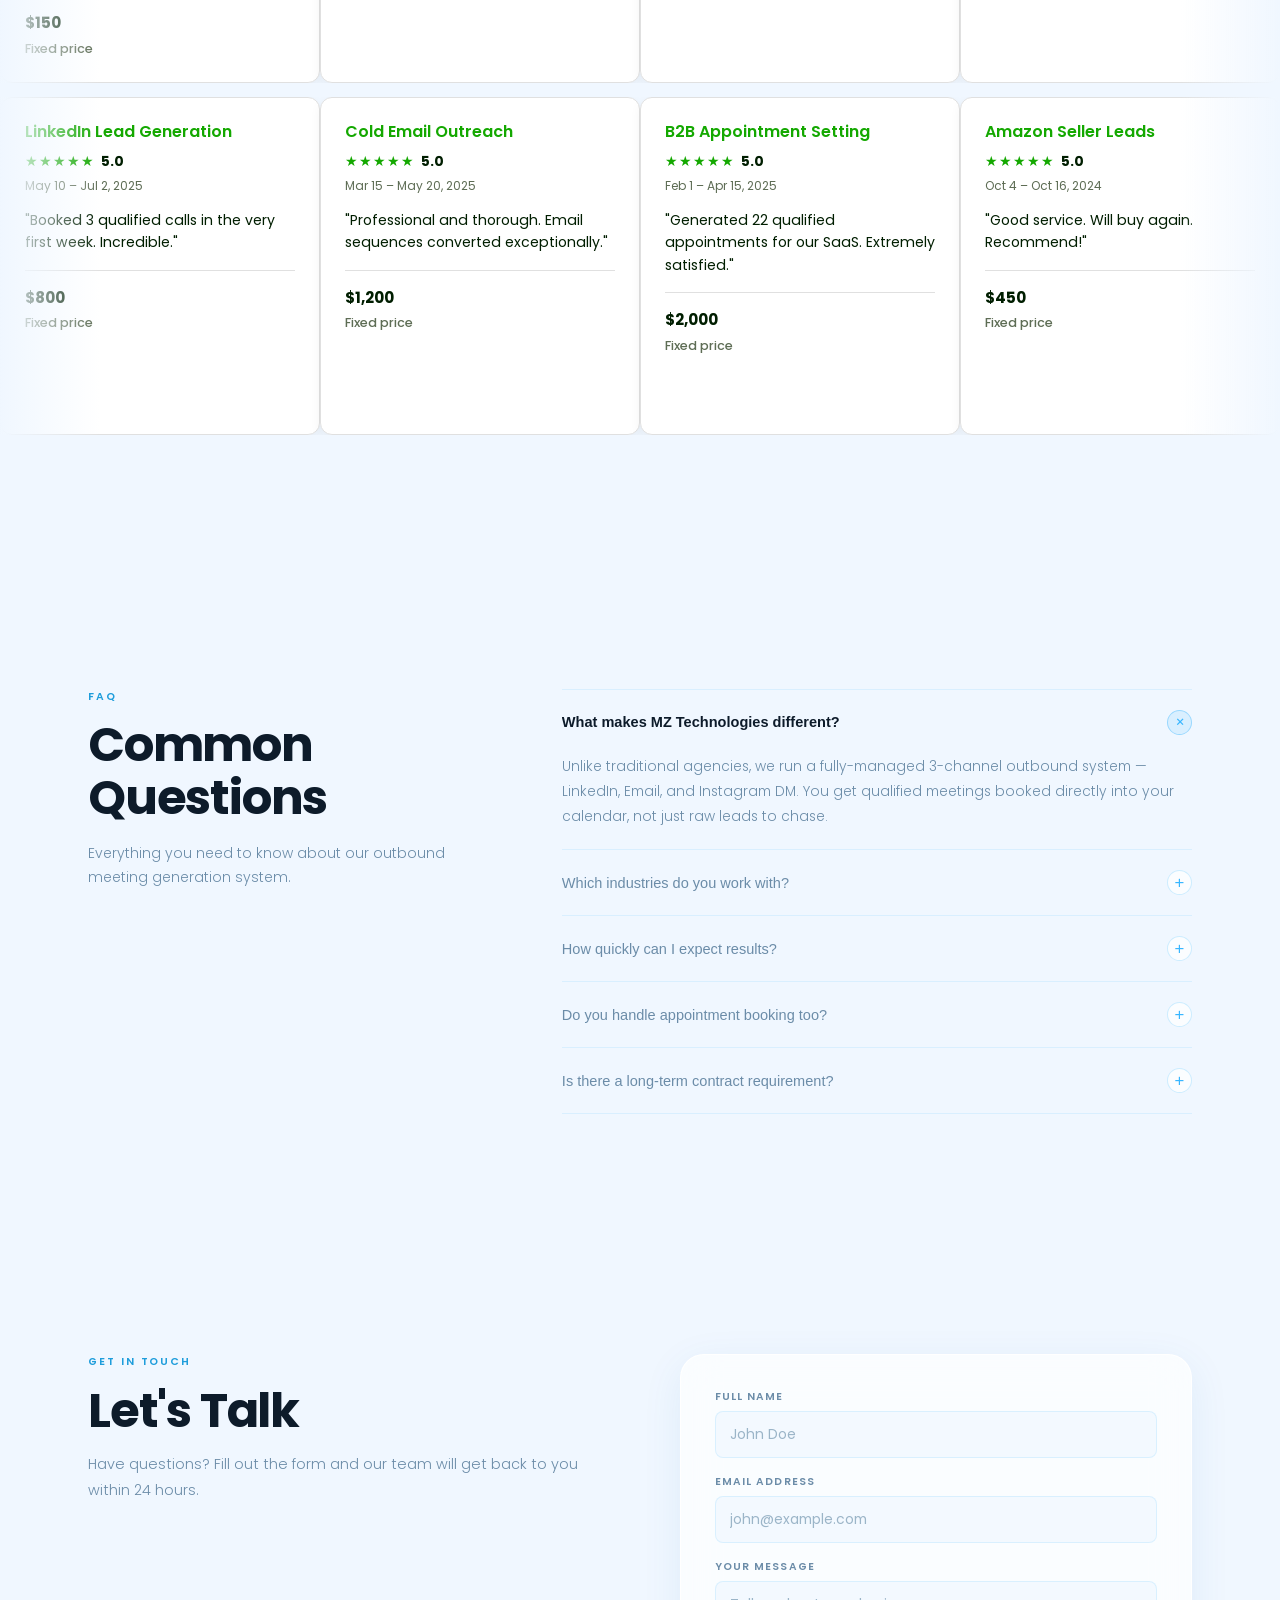
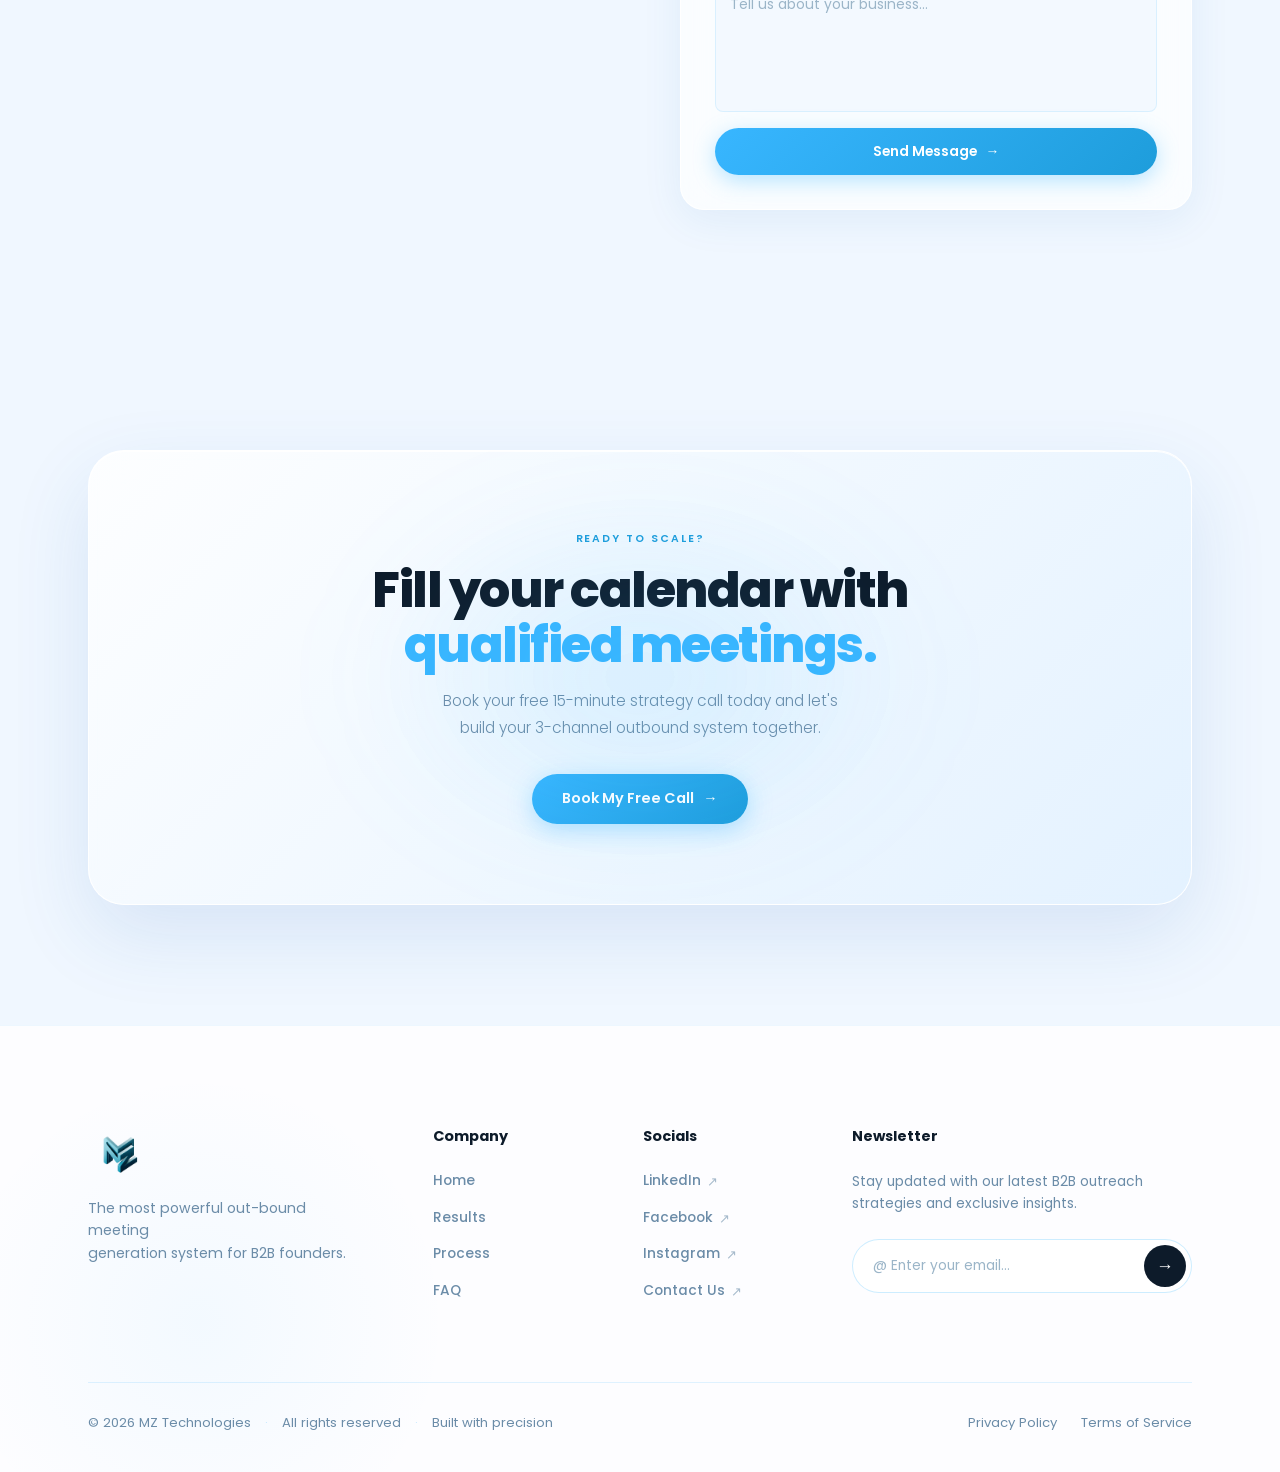
==== commit 26d3ddb6: "Update index.html" ====
--- a/index.html
+++ b/index.html
@@ -3,9 +3,18 @@
 <head>
 <meta charset="UTF-8">
 <meta name="viewport" content="width=device-width, initial-scale=1.0">
+<meta name="description" content="MZ Technologies provides a done-for-you 3-channel outbound system to generate qualified B2B meetings for Financial Services, SaaS, Healthcare, and Real Estate.">
+<meta name="keywords" content="B2B lead generation, appointment setting, cold email, LinkedIn outreach, outbound sales, qualified meetings">
+<meta name="author" content="MZ Technologies">
+<meta property="og:title" content="MZ Technologies — Qualified Meetings On Demand">
+<meta property="og:description" content="Generate highly qualified B2B meetings with our proprietary 3-channel outbound system.">
+<meta property="og:type" content="website">
+<meta name="twitter:card" content="summary_large_image">
 <title>MZ Technologies — Qualified Meetings On Demand</title>
+<link rel="canonical" href="https://mz-technologies.com/">
 <link rel="preconnect" href="https://fonts.googleapis.com">
-<link href="https://fonts.googleapis.com/css2?family=Poppins:ital,wght@0,300;0,400;0,500;0,600;0,700;0,800;1,300;1,400&display=swap" rel="stylesheet">
+<link rel="preconnect" href="https://fonts.gstatic.com" crossorigin>
+<link href="https://fonts.googleapis.com/css2?family=Poppins:wght@300;400;500;600;700;800&display=swap" rel="stylesheet">
 <link rel="stylesheet" href="style.css">
 </head>
 <body>
@@ -14,7 +23,7 @@
 <nav class="nav" id="mainNav">
   <div class="wrap nav-inner">
     <div class="nav-brand">
-      <img src="logo main.png" alt="MZ Technologies" class="nav-logo-img">
+      <img src="logo main.png" alt="MZ Technologies Official Logo" class="nav-logo-img" width="100" height="100" fetchpriority="high">
       <span class="nav-logo-text">MZ Technologies</span>
     </div>
     <a href="https://calendly.com/mztechnologies958/30min" class="nav-cta" target="_blank">
@@ -23,6 +32,7 @@
   </div>
 </nav>
 
+<main>
 <!-- HERO -->
 <section class="hero" id="home">
   <div class="orb orb-1"></div>
@@ -140,20 +150,20 @@
   <div class="logos-outer">
     <div class="logos-track">
       <div class="logos-slide">
-        <span class="partner-logo-item"><img src="logo (2).png" alt="Partner Logo"></span>
-        <span class="partner-logo-item"><img src="logo 1.png" alt="Partner Logo"></span>
-        <span class="partner-logo-item"><img src="logo 2.png" alt="Partner Logo"></span>
-        <span class="partner-logo-item"><img src="logo 3.png" alt="Partner Logo"></span>
-        <span class="partner-logo-item"><img src="logo 4.png" alt="Partner Logo"></span>
-        <span class="partner-logo-item"><img src="logo 5.png" alt="Partner Logo"></span>
+        <span class="partner-logo-item"><img src="logo (2).png" loading="lazy" decoding="async" alt="Partner Logo Renaissance Growth"></span>
+        <span class="partner-logo-item"><img src="logo 1.png" loading="lazy" decoding="async" alt="Partner Logo Growth Co"></span>
+        <span class="partner-logo-item"><img src="logo 2.png" loading="lazy" decoding="async" alt="Partner Logo Deal Enforcer"></span>
+        <span class="partner-logo-item"><img src="logo 3.png" loading="lazy" decoding="async" alt="Partner Logo Pod Plug"></span>
+        <span class="partner-logo-item"><img src="logo 4.png" loading="lazy" decoding="async" alt="Partner Logo Profit Path"></span>
+        <span class="partner-logo-item"><img src="logo 5.png" loading="lazy" decoding="async" alt="Partner Logo Grow Big"></span>
       </div>
       <div class="logos-slide">
-        <span class="partner-logo-item"><img src="logo (2).png" alt="Partner Logo"></span>
-        <span class="partner-logo-item"><img src="logo 1.png" alt="Partner Logo"></span>
-        <span class="partner-logo-item"><img src="logo 2.png" alt="Partner Logo"></span>
-        <span class="partner-logo-item"><img src="logo 3.png" alt="Partner Logo"></span>
-        <span class="partner-logo-item"><img src="logo 4.png" alt="Partner Logo"></span>
-        <span class="partner-logo-item"><img src="logo 5.png" alt="Partner Logo"></span>
+        <span class="partner-logo-item"><img src="logo (2).png" loading="lazy" decoding="async" alt="Partner Logo Renaissance Growth"></span>
+        <span class="partner-logo-item"><img src="logo 1.png" loading="lazy" decoding="async" alt="Partner Logo Growth Co"></span>
+        <span class="partner-logo-item"><img src="logo 2.png" loading="lazy" decoding="async" alt="Partner Logo Deal Enforcer"></span>
+        <span class="partner-logo-item"><img src="logo 3.png" loading="lazy" decoding="async" alt="Partner Logo Pod Plug"></span>
+        <span class="partner-logo-item"><img src="logo 4.png" loading="lazy" decoding="async" alt="Partner Logo Profit Path"></span>
+        <span class="partner-logo-item"><img src="logo 5.png" loading="lazy" decoding="async" alt="Partner Logo Grow Big"></span>
       </div>
     </div>
   </div>
@@ -183,7 +193,7 @@
     </div>
     <div class="pipeline-visual fade d2">
       <div class="pipe-card">
-        <div class="pipe-icon pi-blue"><svg width="20" height="20" viewBox="0 0 24 24" fill="currentColor"><path d="M20 7h-4V5c0-1.1-.9-2-2-2h-4c-1.1 0-2 .9-2 2v2H4c-1.1 0-2 .9-2 2v11c0 1.1.9 2 2 2h16c1.1 0 2-.9 2-2V9c0-1.1-.9-2-2-2zM10 5h4v2h-4V5zm10 15H4V9h16v11z"/></svg></div>
+        <div class="pipe-icon pi-blue"><svg aria-hidden="true" width="20" height="20" viewBox="0 0 24 24" fill="currentColor"><path d="M20 7h-4V5c0-1.1-.9-2-2-2h-4c-1.1 0-2 .9-2 2v2H4c-1.1 0-2 .9-2 2v11c0 1.1.9 2 2 2h16c1.1 0 2-.9 2-2V9c0-1.1-.9-2-2-2zM10 5h4v2h-4V5zm10 15H4V9h16v11z"/></svg></div>
         <div class="pipe-info">
           <div class="pipe-label">LinkedIn Pipeline</div>
           <div class="pipe-sub">Active sequences this month</div>
@@ -192,7 +202,7 @@
         <div class="pipe-count" id="liCount">247</div>
       </div>
       <div class="pipe-card">
-        <div class="pipe-icon pi-blue"><svg width="20" height="20" viewBox="0 0 24 24" fill="currentColor"><path d="M20 4H4c-1.1 0-1.99.9-1.99 2L2 18c0 1.1.9 2 2 2h16c1.1 0 2-.9 2-2V6c0-1.1-.9-2-2-2zm0 4l-8 5-8-5V6l8 5 8-5v2z"/></svg></div>
+        <div class="pipe-icon pi-blue"><svg aria-hidden="true" width="20" height="20" viewBox="0 0 24 24" fill="currentColor"><path d="M20 4H4c-1.1 0-1.99.9-1.99 2L2 18c0 1.1.9 2 2 2h16c1.1 0 2-.9 2-2V6c0-1.1-.9-2-2-2zm0 4l-8 5-8-5V6l8 5 8-5v2z"/></svg></div>
         <div class="pipe-info">
           <div class="pipe-label">Email Campaigns</div>
           <div class="pipe-sub">Outbound emails sent</div>
@@ -201,7 +211,7 @@
         <div class="pipe-count" id="emCount">1,842</div>
       </div>
       <div class="pipe-card">
-        <div class="pipe-icon pi-blue"><svg width="20" height="20" viewBox="0 0 24 24" fill="currentColor"><path d="M20 2H4c-1.1 0-2 .9-2 2v18l4-4h14c1.1 0 2-.9 2-2V4c0-1.1-.9-2-2-2z"/></svg></div>
+        <div class="pipe-icon pi-blue"><svg aria-hidden="true" width="20" height="20" viewBox="0 0 24 24" fill="currentColor"><path d="M20 2H4c-1.1 0-2 .9-2 2v18l4-4h14c1.1 0 2-.9 2-2V4c0-1.1-.9-2-2-2z"/></svg></div>
         <div class="pipe-info">
           <div class="pipe-label">Instagram DM</div>
           <div class="pipe-sub">Conversations opened</div>
@@ -210,7 +220,7 @@
         <div class="pipe-count" id="igCount">389</div>
       </div>
       <div class="pipe-card pipe-card-highlight">
-        <div class="pipe-icon pi-blue"><svg width="20" height="20" viewBox="0 0 24 24" fill="currentColor"><path d="M19 3h-1V1h-2v2H8V1H6v2H5c-1.11 0-1.99.9-1.99 2L3 19c0 1.1.89 2 2 2h14c1.1 0 2-.9 2-2V5c0-1.1-.9-2-2-2zm0 16H5V8h14v11z"/></svg></div>
+        <div class="pipe-icon pi-blue"><svg aria-hidden="true" width="20" height="20" viewBox="0 0 24 24" fill="currentColor"><path d="M19 3h-1V1h-2v2H8V1H6v2H5c-1.11 0-1.99.9-1.99 2L3 19c0 1.1.89 2 2 2h14c1.1 0 2-.9 2-2V5c0-1.1-.9-2-2-2zm0 16H5V8h14v11z"/></svg></div>
         <div class="pipe-info">
           <div class="pipe-label pipe-label-blue">Meetings Booked</div>
           <div class="pipe-sub">Qualified calls this month</div>
@@ -307,16 +317,16 @@
   <div class="ss-carousel-container">
     <div class="ss-slide-wrapper">
       <div class="ss-slide">
-        <img src="WhatsApp Image 2026-03-09 at 6.06.45 AM.jpeg" class="ss-img" alt="Result Screenshot">
-        <img src="WhatsApp Image 2026-03-09 at 6.07.17 AM.jpeg" class="ss-img" alt="Result Screenshot">
-        <img src="WhatsApp Image 2026-03-09 at 6.08.24 AM.jpeg" class="ss-img" alt="Result Screenshot">
-        <img src="WhatsApp Image 2026-03-09 at 6.09.47 AM.jpeg" class="ss-img" alt="Result Screenshot">
+        <img src="WhatsApp Image 2026-03-09 at 6.06.45 AM.jpeg" loading="lazy" decoding="async" class="ss-img" alt="Client Chat Screenshot 1">
+        <img src="WhatsApp Image 2026-03-09 at 6.07.17 AM.jpeg" loading="lazy" decoding="async" class="ss-img" alt="Client Chat Screenshot 2">
+        <img src="WhatsApp Image 2026-03-09 at 6.08.24 AM.jpeg" loading="lazy" decoding="async" class="ss-img" alt="Client Chat Screenshot 3">
+        <img src="WhatsApp Image 2026-03-09 at 6.09.47 AM.jpeg" loading="lazy" decoding="async" class="ss-img" alt="Client Chat Screenshot 4">
       </div>
       <div class="ss-slide">
-        <img src="WhatsApp Image 2026-03-09 at 6.06.45 AM.jpeg" class="ss-img" alt="Result Screenshot">
-        <img src="WhatsApp Image 2026-03-09 at 6.07.17 AM.jpeg" class="ss-img" alt="Result Screenshot">
-        <img src="WhatsApp Image 2026-03-09 at 6.08.24 AM.jpeg" class="ss-img" alt="Result Screenshot">
-        <img src="WhatsApp Image 2026-03-09 at 6.09.47 AM.jpeg" class="ss-img" alt="Result Screenshot">
+        <img src="WhatsApp Image 2026-03-09 at 6.06.45 AM.jpeg" loading="lazy" decoding="async" class="ss-img" alt="Client Chat Screenshot 1">
+        <img src="WhatsApp Image 2026-03-09 at 6.07.17 AM.jpeg" loading="lazy" decoding="async" class="ss-img" alt="Client Chat Screenshot 2">
+        <img src="WhatsApp Image 2026-03-09 at 6.08.24 AM.jpeg" loading="lazy" decoding="async" class="ss-img" alt="Client Chat Screenshot 3">
+        <img src="WhatsApp Image 2026-03-09 at 6.09.47 AM.jpeg" loading="lazy" decoding="async" class="ss-img" alt="Client Chat Screenshot 4">
       </div>
     </div>
   </div>
@@ -333,7 +343,7 @@
     <div class="pr-grid fade">
       <div class="pr-card">
         <div class="pr-tag">Campaign Alpha</div>
-        <img src="revews bar.jpeg" alt="Campaign Results 1">
+        <img src="revews bar.jpeg" loading="lazy" decoding="async" alt="Campaign Statistics Dashboard 1">
         <div class="pr-stats-box">
           <div class="pr-stat"><span class="pr-stat-lbl">Emails Sent</span><span class="pr-stat-val">5,200</span></div>
           <div class="pr-stat"><span class="pr-stat-lbl">Open Rate</span><span class="pr-stat-val">71%</span></div>
@@ -343,7 +353,7 @@
       </div>
       <div class="pr-card">
         <div class="pr-tag">Campaign Beta</div>
-        <img src="reviews bar2.jpeg" alt="Campaign Results 2">
+        <img src="reviews bar2.jpeg" loading="lazy" decoding="async" alt="Campaign Statistics Dashboard 2">
         <div class="pr-stats-box">
           <div class="pr-stat"><span class="pr-stat-lbl">Contacts Reached</span><span class="pr-stat-val">3,800</span></div>
           <div class="pr-stat"><span class="pr-stat-lbl">Reply Rate</span><span class="pr-stat-val">12%</span></div>
@@ -437,20 +447,55 @@
   </div>
 </section>
 
+</main>
+
 <!-- FOOTER -->
 <footer class="footer">
   <div class="wrap">
     <div class="footer-top">
-      <div>
-        <div class="footer-brand">MZ<span>.</span> Technologies</div>
-        <p class="footer-desc">We help founders generate qualified meetings using a proven 3-channel outbound system — LinkedIn, Email &amp; Instagram DM.</p>
-      </div>
-      <div class="footer-col"><h4>Navigation</h4><nav class="footer-links"><a href="#home">Home</a><a href="#results">Results</a><a href="#reviews">Reviews</a><a href="#faq">FAQ</a><a href="#contact">Contact</a></nav></div>
-      <div class="footer-col"><h4>Connect</h4><nav class="footer-links"><a href="https://www.linkedin.com/company/mz-technologies0" target="_blank">LinkedIn</a><a href="https://www.facebook.com/share/17z2XuyWdP/" target="_blank">Facebook</a><a href="https://www.instagram.com/mztechnologies0900" target="_blank">Instagram</a></nav></div>
-    </div>
+      <div class="footer-col-brand">
+        <a href="#home" class="footer-brand" aria-label="Go to Home"><img src="logo main.png" alt="MZ Technologies Logo" class="footer-logo" loading="lazy" decoding="async"></a>
+        <p class="footer-desc">The most powerful out-bound meeting<br>generation system for B2B founders.</p>
+      </div>
+      
+      <div class="footer-col">
+        <h4>Company</h4>
+        <nav class="footer-links">
+          <a href="#home">Home</a>
+          <a href="#results">Results</a>
+          <a href="#about">Process</a>
+          <a href="#faq">FAQ</a>
+        </nav>
+      </div>
+      
+      <div class="footer-col">
+        <h4>Socials</h4>
+        <nav class="footer-links" aria-label="Social Media Links">
+          <a href="https://www.linkedin.com/company/mz-technologies0" target="_blank" rel="noopener">LinkedIn <span class="arr">↗</span></a>
+          <a href="https://www.facebook.com/share/17z2XuyWdP/" target="_blank" rel="noopener">Facebook <span class="arr">↗</span></a>
+          <a href="https://www.instagram.com/mztechnologies0900" target="_blank" rel="noopener">Instagram <span class="arr">↗</span></a>
+          <a href="#contact">Contact Us <span class="arr">↗</span></a>
+        </nav>
+      </div>
+      
+      <div class="footer-col footer-newsletter">
+        <h4>Newsletter</h4>
+        <p>Stay updated with our latest B2B outreach strategies and exclusive insights.</p>
+        <form class="nl-form" id="nlForm">
+          <input type="email" name="email" placeholder="@ Enter your email..." required>
+          <button type="submit" aria-label="Subscribe"><span class="arr">→</span></button>
+        </form>
+        <div id="nlStatus" style="display:none;font-size:0.8rem;margin-top:12px;font-weight:500;"></div>
+      </div>
+    </div>
+
     <div class="footer-bottom">
-      <p class="footer-copy">© 2026 MZ Technologies. All rights reserved.</p>
-      <div class="footer-legal"><a href="#">Privacy Policy</a><a href="#">Terms of Service</a></div>
+      <div class="fb-left">
+         © 2026 MZ Technologies <span>·</span> All rights reserved <span>·</span> Built with precision
+      </div>
+      <div class="fb-right">
+        <a href="#">Privacy Policy</a> <a href="#">Terms of Service</a>
+      </div>
     </div>
   </div>
 </footer>
--- a/style.css
+++ b/style.css
@@ -66,12 +66,13 @@
   padding:14px 0;transition:all 0.35s ease;
 }
 .nav.scrolled{
-  background:rgba(255,255,255,0.78);
-  backdrop-filter:blur(20px);-webkit-backdrop-filter:blur(20px);
-  border-bottom:1px solid rgba(56,182,255,0.14);
-  box-shadow:0 4px 30px rgba(30,100,180,0.07);
-}
-.nav-inner{display:flex;align-items:center;justify-content:space-between}
+  padding:15px 0;background:rgba(255,255,255,0.85);backdrop-filter:blur(20px);
+  box-shadow:0 10px 30px rgba(0,0,0,0.04);
+}
+.nav .wrap{max-width:100%;padding:0 5vw;}
+.nav-inner{
+  display:flex;justify-content:space-between;align-items:center;
+}
 .nav-brand{display:flex;flex-direction:column;align-items:center;transition:transform 0.3s;}
 .nav-brand:hover{transform:translateY(-2px);}
 .nav-logo-img{
@@ -306,7 +307,8 @@
 }
 .ticker-wrap::before{left:0;background:linear-gradient(to right,rgba(240,247,255,0.96),transparent)}
 .ticker-wrap::after{right:0;background:linear-gradient(to left,rgba(240,247,255,0.96),transparent)}
-.ticker-track{display:flex;width:max-content;animation:ticker 90s linear infinite}
+.ticker-track{display:flex;width:max-content;animation:ticker 45s linear infinite}
+.ticker-track:hover{animation-play-state:paused}
 .ticker-slide{display:flex}
 @keyframes ticker{0%{transform:translateX(0)}100%{transform:translateX(-50%)}}
 .ticker-item{
@@ -350,11 +352,10 @@
 
 
 .logos-track{
-
   display:flex;width:max-content;
-
-  animation:logosScroll 100s linear infinite;
-}
+  animation:logosScroll 50s linear infinite;
+}
+.logos-track:hover{animation-play-state:paused}
 @keyframes logosScroll{0%{transform:translateX(0)}100%{transform:translateX(-50%)}}
 .logos-slide{display:flex;align-items:center;gap:24px;padding-right:24px;}
 .partner-logo-item{
@@ -504,7 +505,8 @@
 }
 .case-track-outer::before{left:0;background:linear-gradient(to right,var(--bg),transparent)}
 .case-track-outer::after{right:0;background:linear-gradient(to left,var(--bg),transparent)}
-.case-track{display:flex;width:max-content;gap:0;padding:10px 0;animation:caseScroll 140s linear infinite}
+.case-track{display:flex;width:max-content;gap:0;padding:10px 0;animation:caseScroll 70s linear infinite}
+.case-track:hover{animation-play-state:paused}
 .case-slide{display:flex;gap:18px;padding-right:18px}
 @keyframes caseScroll{0%{transform:translateX(0)}100%{transform:translateX(-50%)}}
 .case-card{
@@ -554,8 +556,9 @@
 .ss-carousel-container::after{right:0;background:linear-gradient(to left,var(--bg),transparent)}
 .ss-slide-wrapper{
   display:flex;width:max-content;
-  animation:ssScroll 120s linear infinite;
-}
+  animation:ssScroll 60s linear infinite;
+}
+.ss-slide-wrapper:hover{animation-play-state:paused}
 @keyframes ssScroll{0%{transform:translateX(0)}100%{transform:translateX(-50%)}}
 .ss-slide{display:flex;gap:18px;padding:10px 0}
 .ss-img{
@@ -631,9 +634,10 @@
 .reviews-row-wrap::before{left:0;background:linear-gradient(to right,var(--bg),transparent)}
 .reviews-row-wrap::after{right:0;background:linear-gradient(to left,var(--bg),transparent)}
 .reviews-row{display:flex;width:max-content;gap:0}
-.reviews-slide{display:flex;gap:13px;padding-right:13px}
-.reviews-row.left{animation:rvLeft 120s linear infinite}
-.reviews-row.right{animation:rvRight 140s linear infinite}
+.reviews-slide{display:flex;gap:20px;padding-right:20px}
+.reviews-row.left{animation:rvLeft 60s linear infinite}
+.reviews-row.right{animation:rvRight 70s linear infinite}
+.reviews-row.left:hover, .reviews-row.right:hover{animation-play-state:paused}
 @keyframes rvLeft{from{transform:translateX(0)}to{transform:translateX(-50%)}}
 @keyframes rvRight{from{transform:translateX(-50%)}to{transform:translateX(0)}}
 .rv-card{
@@ -751,26 +755,53 @@
 
 /* ── FOOTER ── */
 .footer{
-  border-top:1px solid rgba(56,182,255,0.1);
-  padding:60px 0 34px;
-  background:rgba(255,255,255,0.42);backdrop-filter:blur(10px);
-}
-.footer-top{display:grid;grid-template-columns:1.4fr 1fr 1fr;gap:60px;margin-bottom:46px}
-.footer-brand{font-weight:800;font-size:1.08rem;letter-spacing:-0.03em;color:var(--ink);margin-bottom:12px}
-.footer-brand span{color:var(--blue-sky)}
-.footer-desc{font-size:0.81rem;font-weight:300;color:var(--muted);line-height:1.72;max-width:240px}
-.footer-col h4{font-size:0.63rem;font-weight:700;letter-spacing:0.14em;text-transform:uppercase;color:var(--muted);margin-bottom:16px}
-.footer-links{display:flex;flex-direction:column;gap:10px}
-.footer-links a{font-size:0.84rem;font-weight:400;color:var(--muted);transition:color 0.2s}
-.footer-links a:hover{color:var(--blue-mid)}
+  position:relative;overflow:hidden;
+  border-top:1px solid rgba(56,182,255,0.08);
+  padding:100px 0 40px;
+  background:#fdfdff;
+}
+.footer::before{
+  content:'';position:absolute;bottom:-100px;left:-50px;width:500px;height:500px;
+  background:radial-gradient(circle,rgba(56,182,255,0.05) 0%,transparent 70%);pointer-events:none;z-index:0;
+}
+.footer .wrap{position:relative;z-index:2;}
+.footer-top{display:grid;grid-template-columns:1.8fr 1fr 1fr 1.6fr;gap:40px;margin-bottom:80px}
+.footer-col-brand{display:flex;flex-direction:column;align-items:flex-start}
+.footer-brand{display:inline-block;margin-bottom:12px;transition:transform 0.3s;}
+.footer-brand:hover{transform:translateY(-2px);}
+.footer-logo{height:55px;transform:scale(1.1);transform-origin:left;width:auto;object-fit:contain;mix-blend-mode:darken;}
+.footer-desc{font-size:0.88rem;font-weight:400;color:var(--muted);line-height:1.6;max-width:280px;margin-top:4px}
+.footer-col h4{font-size:0.9rem;font-weight:700;color:var(--ink);margin-bottom:24px}
+.footer-links{display:flex;flex-direction:column;gap:16px}
+.footer-links a{
+  display:inline-flex;align-items:center;gap:6px;
+  font-size:0.86rem;font-weight:500;color:var(--muted);transition:color 0.2s;
+}
+.footer-links a .arr{font-size:0.8rem;transition:transform 0.2s;opacity:0.6}
+.footer-links a:hover{color:var(--ink);}
+.footer-links a:hover .arr{transform:translate(2px,-2px);opacity:1;color:var(--ink)}
+
+.footer-newsletter p{font-size:0.86rem;font-weight:400;color:var(--muted);line-height:1.6;margin-bottom:24px}
+.nl-form{display:flex;align-items:center;background:#fff;border:1px solid rgba(56,182,255,0.25);border-radius:50px;padding:5px 5px 5px 20px;transition:box-shadow 0.3s,border-color 0.3s}
+.nl-form:focus-within{box-shadow:0 0 0 4px rgba(56,182,255,0.1);border-color:var(--blue-sky)}
+.nl-form input{border:none;background:transparent;outline:none;font-size:0.86rem;color:var(--ink);flex:1;min-width:0;font-family:'Poppins',sans-serif;}
+.nl-form input::placeholder{color:var(--muted-lt)}
+.nl-form button{
+  width:42px;height:42px;border-radius:50%;border:none;background:var(--ink);color:#fff;
+  display:flex;justify-content:center;align-items:center;cursor:pointer;transition:transform 0.2s,background 0.2s;flex-shrink:0;
+}
+.nl-form button:hover{background:var(--blue-mid);transform:translateX(2px)}
+.nl-form button .arr{font-size:1.1rem;}
+
 .footer-bottom{
   display:flex;justify-content:space-between;align-items:center;
-  padding-top:24px;border-top:1px solid rgba(56,182,255,0.08);
-}
-.footer-copy{font-size:0.74rem;color:var(--muted-lt)}
-.footer-legal{display:flex;gap:22px}
-.footer-legal a{font-size:0.74rem;color:var(--muted-lt);transition:color 0.2s}
-.footer-legal a:hover{color:var(--muted)}
+  padding-top:30px;border-top:1px solid rgba(56,182,255,0.15);
+  font-size:0.82rem;color:var(--muted);font-weight:400;
+}
+.fb-left span{margin:0 10px;color:rgba(56,182,255,0.3)}
+.fb-right{display:flex;gap:24px;}
+.fb-right a{color:var(--muted);transition:color 0.2s}
+.fb-right a:hover{color:var(--ink)}
 
 /* ── RESPONSIVE ── */
 @media(max-width:1024px){
@@ -780,31 +811,56 @@
   .approach-header{gap:18px}
   .faq-inner{grid-template-columns:1fr;gap:36px}
   .contact-grid{grid-template-columns:1fr;gap:36px}
-  .footer-top{grid-template-columns:1fr 1fr;gap:36px}
+  .footer-top{grid-template-columns:1fr 1fr;gap:50px 30px}
   .fn-left,.fn-right,.fn-bot{display:none}
   .pr-grid{grid-template-columns:1fr;gap:20px}
 }
 @media(max-width:768px){
   :root{--gap:70px}
-  .nav-brand{flex-direction:row;align-items:center;}
-  .nav-logo-img{height:55px;transform:scale(1.2);margin:0 8px 0 0;max-width:80px;}
-  .nav-logo-text{font-size:0.6rem;letter-spacing:0.05em;text-align:left;line-height:1.2;max-width:70px;margin-top:0;}
+  .nav-brand{flex-direction:row;align-items:center;
+  }
+  .nav-logo-img{height:50px;transform:scale(1.2);
+    margin:0 6px 0 0;max-width:80px;
+  }
+  .nav-logo-text{
+    font-size:0.6rem;letter-spacing:0.05em;text-align:left;
+    line-height:1.2;
+    width:95px;max-width:none;margin-top:0;
+  }
   .hero-ctas{flex-direction:column;align-items:center}
+  .partner-logo-item{width:160px;height:70px;padding:10px 14px;border-radius:12px;}
+  .logos-slide{gap:16px;padding-right:16px;}
+  .rv-card{width:300px;padding:20px;}
+  .reviews-slide{gap:16px;padding-right:16px;}
   .btn-primary,.btn-ghost{width:100%;max-width:280px;justify-content:center}
   .cta-card{padding:50px 24px}
-  .footer-top{grid-template-columns:1fr;gap:30px}
-  .footer-bottom{flex-direction:column;gap:14px;text-align:center}
+  .footer-top{grid-template-columns:1fr;gap:40px}
+  .footer-bottom{flex-direction:column;gap:16px;text-align:center}
+  .fb-left span{display:none;}
+  .fb-left{display:flex;flex-direction:column;gap:8px;}
   .widget-thead,.lead-row{grid-template-columns:2fr 1fr 1fr}
-  .lead-row>*:nth-child(4){display:none}
+  .widget-thead>*:nth-child(4), .lead-row>*:nth-child(4){display:none}
+  .stat-card{padding:26px 20px}
+  .hero{padding:120px 20px 60px}
   .ss-img{width:auto;height:420px}
 }
 @media(max-width:480px){
   .nav-brand{flex-direction:row;align-items:center;}
-  .nav-logo-img{height:45px;transform:scale(1.2);margin:0 5px 0 0;}
-  .nav-logo-text{font-size:0.55rem;letter-spacing:0.05em;text-align:left;line-height:1.2;max-width:60px;}
-  .nav-cta{font-size:0.76rem;padding:8px 16px}
+  .nav-logo-img{height:40px;transform:scale(1.2);margin:0 5px 0 0;max-width:70px;}
+  .nav-logo-text{font-size:0.55rem;letter-spacing:0;text-align:left;line-height:1.1;width:85px;max-width:none;}
+  .nav-cta{font-size:0.7rem;padding:7px 12px}
+  .partner-logo-item{width:130px;height:60px;padding:8px 12px;border-radius:10px;}
+  .logos-slide{gap:12px;padding-right:12px;}
+  .rv-card{width:260px;padding:16px;}
+  .rv-title{font-size:0.95rem;}
+  .rv-text{font-size:0.85rem;}
+  .reviews-slide{gap:12px;padding-right:12px;}
   .hero-title{font-size:clamp(2.4rem,11vw,3.4rem)}
   .widget-thead,.lead-row{grid-template-columns:2fr 1fr}
-  .lead-row>*:nth-child(3),.lead-row>*:nth-child(4){display:none}
+  .widget-thead>*:nth-child(3), .widget-thead>*:nth-child(4),
+  .lead-row>*:nth-child(3), .lead-row>*:nth-child(4){display:none}
+  .stat-card{padding:20px 16px}
+  .hero{padding:110px 16px 50px}
+  .pr-stats-box{grid-template-columns:1fr}
   .ss-img{width:auto;height:340px}
 }
